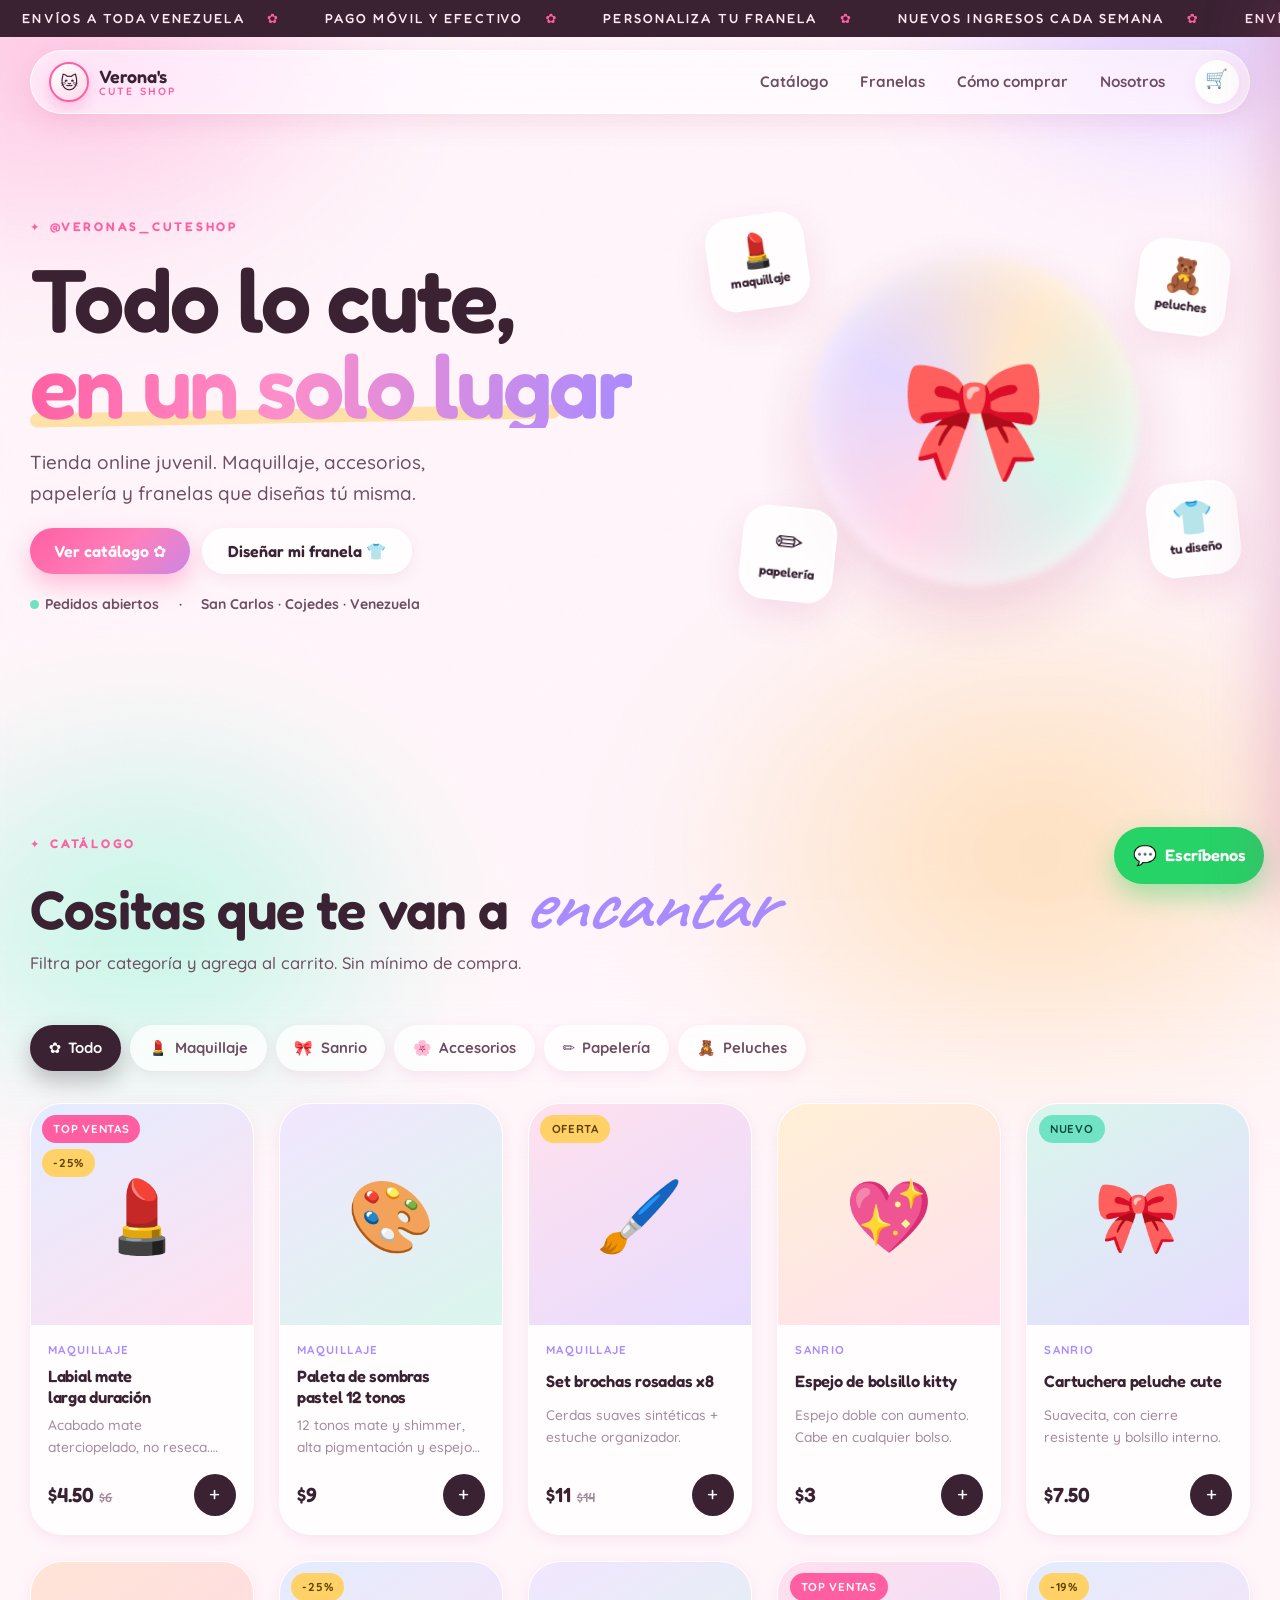
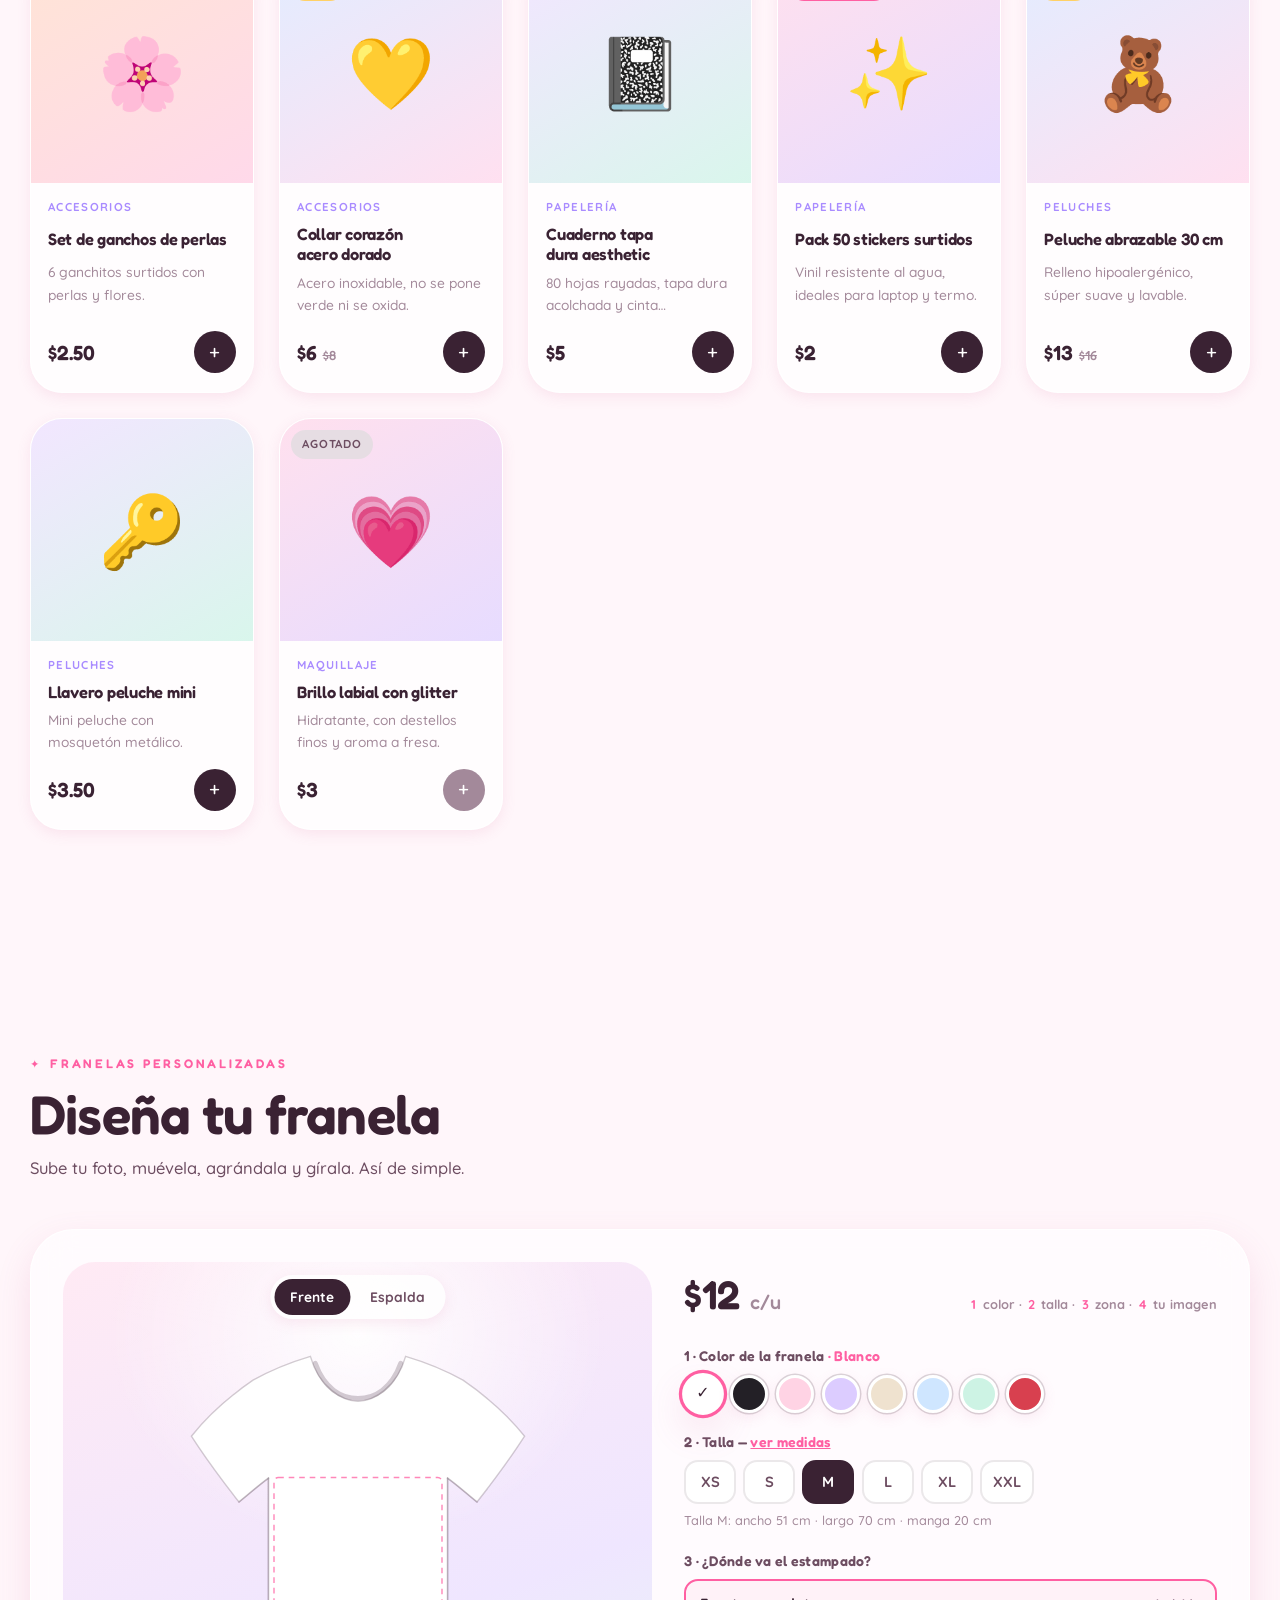
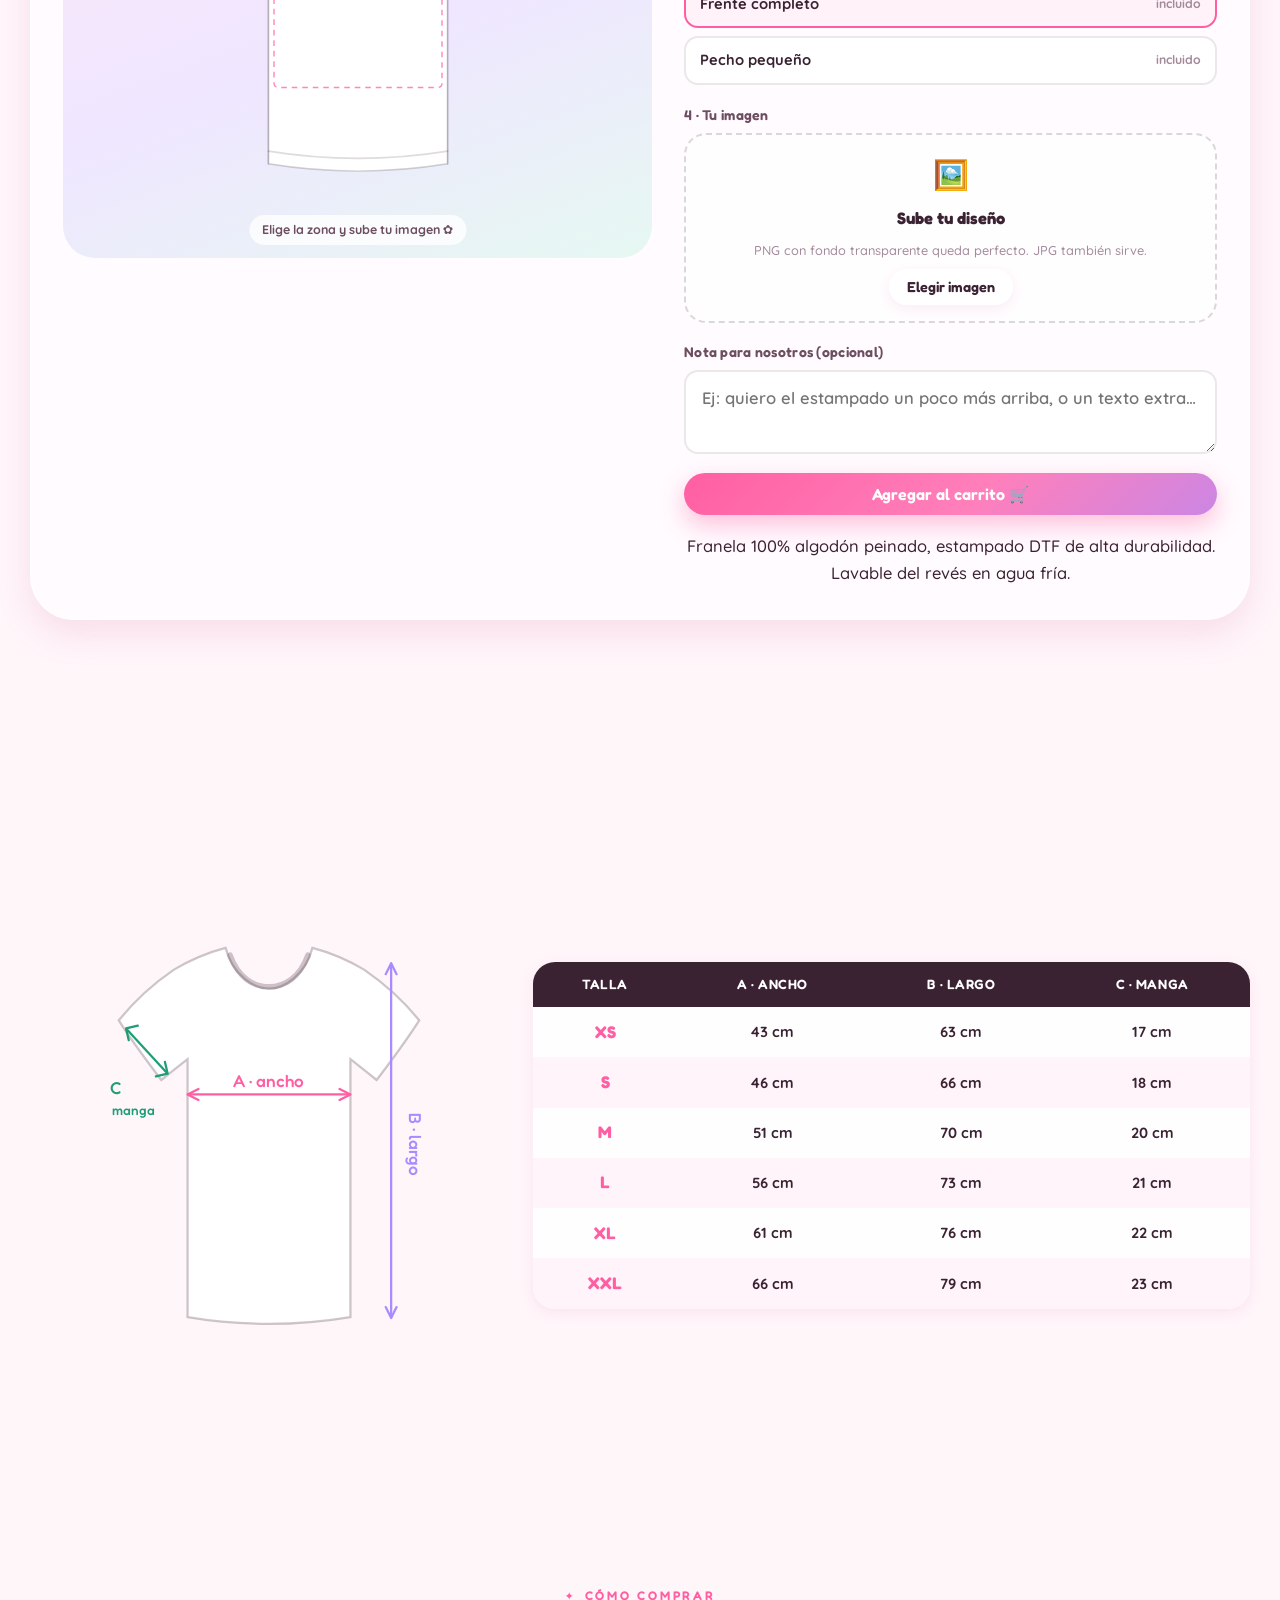
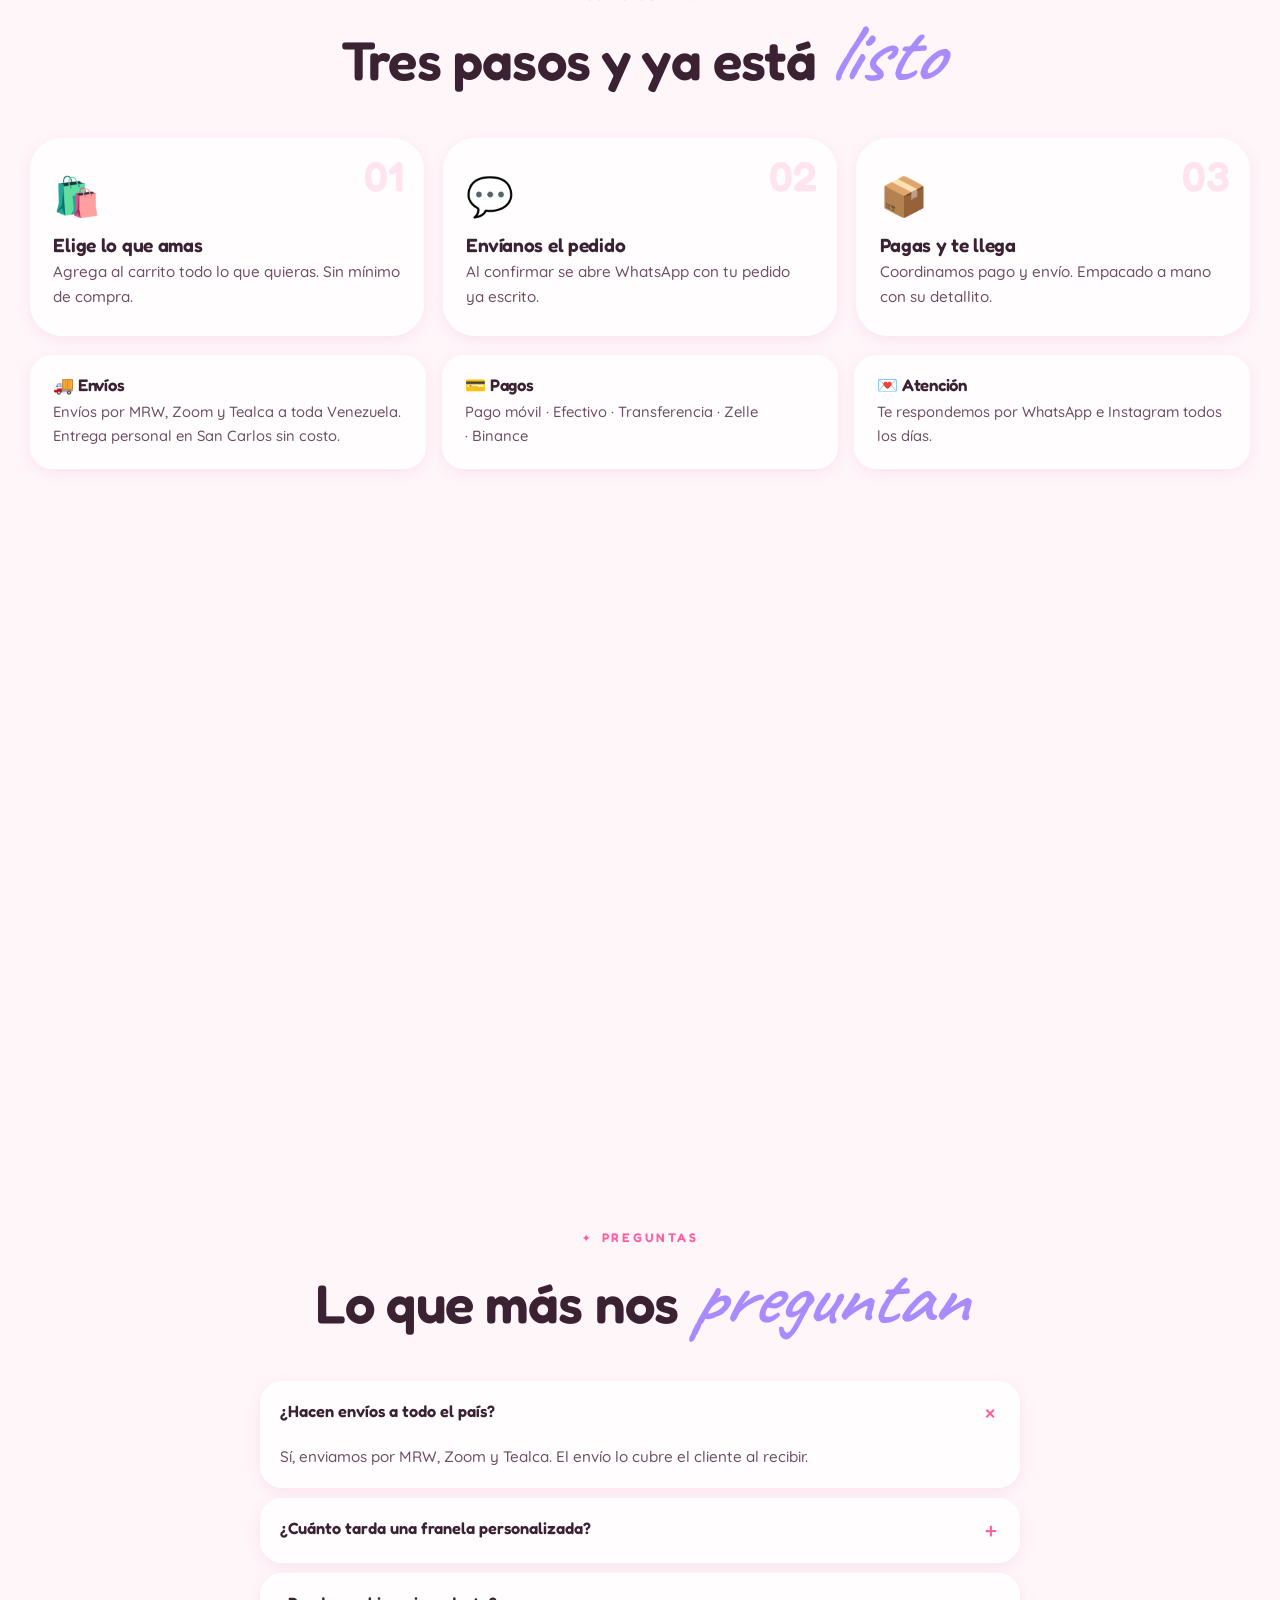
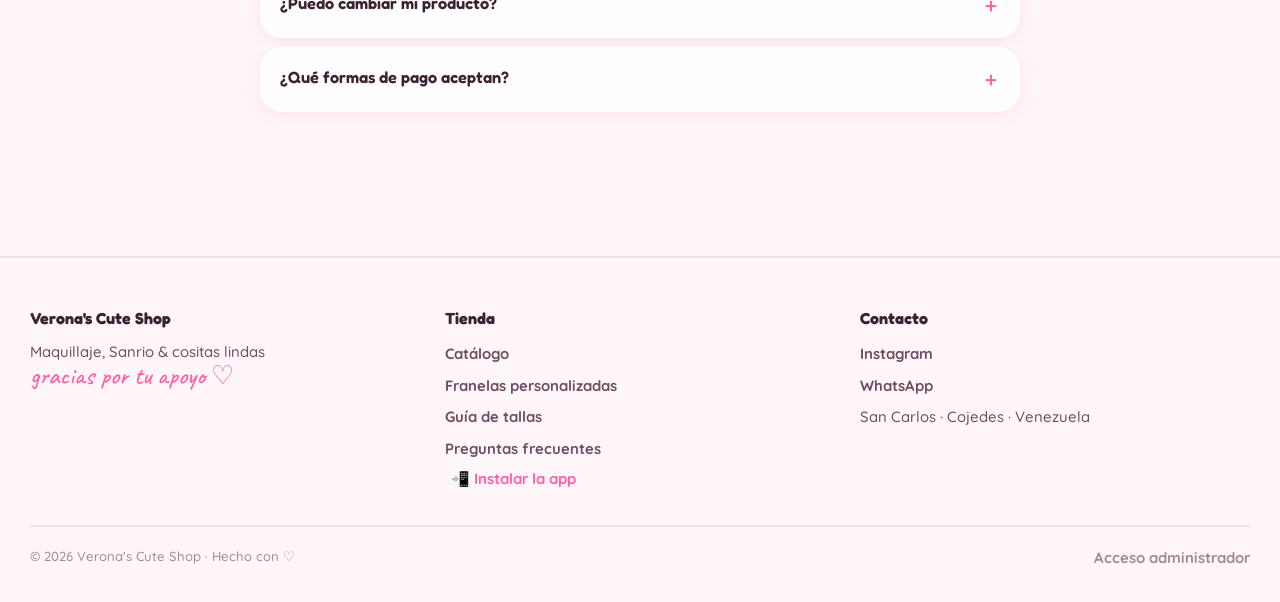
==== index.html @ aa09d0f5 "Tienda online Verona's Cute Shop Web estática con catálogo editable, personalizador de franelas, pan" ====
<!DOCTYPE html>
<html lang="es" class="no-js">
<head>
<meta charset="UTF-8" />
<meta name="viewport" content="width=device-width, initial-scale=1, viewport-fit=cover" />
<title>Verona's Cute Shop · Maquillaje, Sanrio y franelas personalizadas</title>
<meta name="description" content="Tienda online juvenil desde San Carlos, Cojedes. Maquillaje, accesorios, papelería, peluches y franelas que diseñas tú misma. Envíos a toda Venezuela." />
<meta name="theme-color" content="#ff5fa2" />
<link rel="icon" href="assets/favicon.svg" type="image/svg+xml" />

<!-- instalable como app -->
<link rel="manifest" href="manifest.webmanifest" />
<link rel="apple-touch-icon" href="assets/apple-touch-icon.png" />
<meta name="apple-mobile-web-app-capable" content="yes" />
<meta name="mobile-web-app-capable" content="yes" />
<meta name="apple-mobile-web-app-status-bar-style" content="default" />
<meta name="apple-mobile-web-app-title" content="Verona's" />
<meta name="application-name" content="Verona's Cute Shop" />

<meta property="og:type" content="website" />
<meta property="og:title" content="Verona's Cute Shop" />
<meta property="og:description" content="Maquillaje, Sanrio, accesorios y franelas personalizadas. Envíos a toda Venezuela." />

<link rel="preconnect" href="https://fonts.googleapis.com" />
<link rel="preconnect" href="https://fonts.gstatic.com" crossorigin />
<link rel="stylesheet" href="https://fonts.googleapis.com/css2?family=Fredoka:wght@400;500;600&family=Quicksand:wght@500;600;700&family=Caveat:wght@600;700&display=swap" />
<link rel="stylesheet" href="styles.css?v=20260808" />
<script>document.documentElement.classList.remove('no-js');</script>
</head>

<body data-install-banner="Verona's Cute Shop" data-install-icon="assets/icon-192.png">
<div class="mesh" aria-hidden="true"></div>
<div class="grain" aria-hidden="true"></div>
<a class="skip-link" href="#main">Saltar al contenido</a>

<!-- ══════════════════════════════════════════ barra de anuncios -->
<div class="ticker" aria-hidden="true">
  <div class="ticker-track" data-ticker>
    <span>envíos a toda venezuela</span><span>pago móvil y efectivo</span><span>personaliza tu franela</span><span>nuevos ingresos cada semana</span>
    <span>envíos a toda venezuela</span><span>pago móvil y efectivo</span><span>personaliza tu franela</span><span>nuevos ingresos cada semana</span>
  </div>
</div>

<!-- ══════════════════════════════════════════ navegación -->
<header class="nav" data-nav>
  <div class="container">
    <div class="nav-inner">
      <a href="#inicio" class="logo">
        <span class="logo-mark" aria-hidden="true">🐱</span>
        <span class="logo-text">
          <b data-brand-name>Verona's</b>
          <small data-brand-name2>Cute Shop</small>
        </span>
      </a>

      <nav class="nav-links" aria-label="Principal">
        <a href="#catalogo">Catálogo</a>
        <a href="#franelas">Franelas</a>
        <a href="#comprar">Cómo comprar</a>
        <a href="#nosotros">Nosotros</a>
      </nav>

      <div class="nav-actions">
        <button class="icon-btn" type="button" data-install hidden aria-label="Instalar la app">📲</button>
        <button class="icon-btn nav-toggle" type="button" data-nav-toggle aria-expanded="false" aria-label="Abrir menú">☰</button>
        <button class="icon-btn" type="button" data-cart-open aria-label="Abrir carrito">
          🛒<span class="cart-count" data-cart-count>0</span>
        </button>
      </div>
    </div>

    <div class="nav-drawer" data-nav-drawer>
      <a href="#catalogo">Catálogo</a>
      <a href="#franelas">Franelas</a>
      <a href="#comprar">Cómo comprar</a>
      <a href="#nosotros">Nosotros</a>
      <a href="#faq">Preguntas</a>
    </div>
  </div>
</header>

<main id="main">

<!-- ══════════════════════════════════════════ hero -->
<section class="hero" id="inicio">
  <div class="container hero-grid">
    <div class="hero-copy">
      <span class="kicker" data-brand-handle>@veronas_cuteshop</span>
      <h1>
        <span data-hero-title>Todo lo cute,</span>
        <em data-hero-title-em>en un solo lugar</em>
      </h1>
      <p class="hero-sub" data-hero-sub>
        Tienda online juvenil. Maquillaje, accesorios, papelería y franelas que diseñas tú misma.
      </p>
      <div class="hero-cta">
        <a class="btn btn-primary" href="#catalogo" data-magnetic>Ver catálogo ✿</a>
        <a class="btn btn-ghost" href="#franelas">Diseñar mi franela 👕</a>
      </div>
      <div class="hero-meta">
        <span><i class="dot-live" aria-hidden="true"></i> Pedidos abiertos</span>
        <span aria-hidden="true">·</span>
        <span data-brand-location>San Carlos · Cojedes · Venezuela</span>
      </div>
    </div>

    <div class="hero-art" aria-hidden="true">
      <div class="hero-orb"></div>
      <span class="hero-orb-face">🎀</span>
      <div class="sticker s1"><i>💄</i>maquillaje</div>
      <div class="sticker s2"><i>🧸</i>peluches</div>
      <div class="sticker s3"><i>✏️</i>papelería</div>
      <div class="sticker s4"><i>👕</i>tu diseño</div>
    </div>
  </div>
</section>

<!-- ══════════════════════════════════════════ catálogo -->
<section class="section" id="catalogo">
  <div class="container">
    <div class="sec-head reveal">
      <span class="kicker">Catálogo</span>
      <h2>Cositas que te van a <em class="hand">encantar</em></h2>
      <p>Filtra por categoría y agrega al carrito. Sin mínimo de compra.</p>
    </div>

    <div class="filters" data-filters role="group" aria-label="Filtrar por categoría"></div>
    <p class="scroll-hint" aria-hidden="true">desliza para ver más ✿</p>

    <div class="grid-products" data-products>
      <noscript>
        <p style="grid-column:1/-1">Activa JavaScript para ver el catálogo completo, o escríbenos por Instagram
          <a href="https://instagram.com/veronas_cuteshop">@veronas_cuteshop</a>.</p>
      </noscript>
    </div>
  </div>
</section>

<!-- ══════════════════════════════════════════ franelas -->
<section class="section" id="franelas">
  <div class="container">
    <div class="sec-head reveal">
      <span class="kicker">Franelas personalizadas</span>
      <h2 data-tee-title>Diseña tu franela</h2>
      <p data-tee-subtitle>Sube tu foto, muévela, agrándala y gírala. Así de simple.</p>
    </div>

    <div class="tee-wrap glass reveal">
      <!-- ---------- escenario visual ---------- -->
      <div class="tee-stage" data-tee-stage>
        <div class="tee-side-toggle" data-tee-sides>
          <button type="button" data-side="front" class="is-active">Frente</button>
          <button type="button" data-side="back">Espalda</button>
        </div>
        <svg class="tee-svg" viewBox="0 0 600 700" data-tee-svg role="img" aria-label="Vista previa de la franela personalizada"></svg>
        <p class="tee-hint" data-tee-hint>Arrastra tu imagen para moverla ✿</p>
        <div class="tee-drop">Suelta tu imagen aquí 🖼️</div>
      </div>

      <!-- ---------- panel de opciones ---------- -->
      <div class="tee-panel">
        <div class="tee-price-row">
          <span class="tee-price" data-tee-price>$12</span>
          <span class="tee-steps"><b>1</b> color · <b>2</b> talla · <b>3</b> zona · <b>4</b> tu imagen</span>
        </div>

        <div class="field">
          <label>1 · Color de la franela <span data-tee-color-name style="color:var(--accent)"></span></label>
          <div class="swatches" data-tee-colors></div>
        </div>

        <div class="field">
          <label>2 · Talla — <a href="#medidas" style="color:var(--accent);text-decoration:underline">ver medidas</a></label>
          <div class="sizes" data-tee-sizes></div>
          <span class="hint" data-tee-size-info></span>
        </div>

        <div class="field">
          <label>3 · ¿Dónde va el estampado?</label>
          <div class="zone-list" data-tee-zones></div>
        </div>

        <div class="field">
          <label>4 · Tu imagen</label>
          <div class="upload-box" data-tee-upload>
            <span style="font-size:1.8rem">🖼️</span>
            <b style="font-family:var(--display)">Sube tu diseño</b>
            <span class="hint">PNG con fondo transparente queda perfecto. JPG también sirve.</span>
            <label class="btn btn-ghost btn-sm" style="justify-self:center">
              Elegir imagen
              <input type="file" accept="image/*" data-tee-file hidden />
            </label>
          </div>
        </div>

        <div class="field" data-tee-controls hidden>
          <div class="slider-row">
            <span class="lbl"><span>Tamaño</span><span data-tee-scale-val>100%</span></span>
            <input type="range" min="20" max="300" value="100" data-tee-scale aria-label="Tamaño de la imagen" />
          </div>
          <div class="slider-row">
            <span class="lbl"><span>Rotación</span><span data-tee-rot-val>0°</span></span>
            <input type="range" min="-180" max="180" value="0" data-tee-rot aria-label="Rotación de la imagen" />
          </div>
          <div class="mini-actions">
            <button class="mini-btn" type="button" data-tee-center>Centrar</button>
            <button class="mini-btn" type="button" data-tee-reset>Reiniciar</button>
            <button class="mini-btn" type="button" data-tee-remove>Quitar imagen</button>
          </div>
        </div>

        <div class="field">
          <label>Nota para nosotros (opcional)</label>
          <textarea data-tee-note rows="2" placeholder="Ej: quiero el estampado un poco más arriba, o un texto extra…"></textarea>
        </div>

        <button class="btn btn-primary btn-block" type="button" data-tee-add>Agregar al carrito 🛒</button>
        <p class="hint" data-tee-desc style="text-align:center"></p>
      </div>
    </div>

    <!-- ---------- tabla de medidas ---------- -->
    <div class="sec-head reveal" id="medidas" style="margin-top:clamp(2.5rem,6vw,4.5rem)">
      <span class="kicker">Guía de tallas</span>
      <h2>¿Cuál es <em class="hand">mi talla</em>?</h2>
      <p data-tee-guide-note>Medidas en centímetros tomadas sobre la prenda extendida.</p>
    </div>

    <div class="size-guide reveal">
      <svg class="ruler-svg" viewBox="0 0 420 500" role="img" aria-label="Diagrama con las medidas de la franela">
        <path d="M162 43 C143 48 122 57 105 67 C83 82 61 102 44 123 C59 147 76 169 91 189 C101 181 111 173 120 166 C120 261 120 356 120 451 C180 461 240 461 300 451 C300 356 300 261 300 166 C309 173 319 181 329 189 C344 169 361 147 376 123 C359 102 337 82 315 67 C298 57 277 48 258 43 C250 74 226 88 210 88 C194 88 170 74 162 43 Z"
              fill="#ffffff" stroke="#3a2233" stroke-opacity=".25" stroke-width="2.5"/>
        <path d="M167 51 C176 76 193 86 210 86 C227 86 244 76 253 51" fill="none" stroke="#3a2233" stroke-opacity=".25" stroke-width="6" stroke-linecap="round"/>
        <!-- A: ancho -->
        <g stroke="#ff5fa2" stroke-width="2.5" fill="none">
          <line x1="120" y1="205" x2="300" y2="205"/>
          <path d="M120 205 l12 -6 M120 205 l12 6 M300 205 l-12 -6 M300 205 l-12 6" stroke-linecap="round"/>
        </g>
        <text x="210" y="197" text-anchor="middle" font-family="Fredoka, sans-serif" font-size="19" fill="#ff5fa2">A · ancho</text>
        <!-- B: largo -->
        <g stroke="#a98bff" stroke-width="2.5" fill="none">
          <line x1="345" y1="60" x2="345" y2="452"/>
          <path d="M345 60 l-6 12 M345 60 l6 12 M345 452 l-6 -12 M345 452 l6 -12" stroke-linecap="round"/>
        </g>
        <text x="365" y="260" text-anchor="middle" font-family="Fredoka, sans-serif" font-size="19" fill="#a98bff" transform="rotate(90 365 260)">B · largo</text>
        <!-- C: manga -->
        <g stroke="#1f9d76" stroke-width="2.5" fill="none">
          <line x1="52" y1="132" x2="98" y2="182"/>
          <path d="M52 132 l3 13 M52 132 l13 -3 M98 182 l-3 -13 M98 182 l-13 3" stroke-linecap="round"/>
        </g>
        <text x="40" y="205" text-anchor="middle" font-family="Fredoka, sans-serif" font-size="19" fill="#1f9d76">C</text>
        <text x="60" y="228" text-anchor="middle" font-family="Fredoka, sans-serif" font-size="15" fill="#1f9d76">manga</text>
      </svg>

      <div class="table-wrap">
        <table class="sizes-table">
          <thead>
            <tr><th>Talla</th><th>A · Ancho</th><th>B · Largo</th><th>C · Manga</th></tr>
          </thead>
          <tbody data-sizes-table></tbody>
        </table>
      </div>
    </div>
  </div>
</section>

<!-- ══════════════════════════════════════════ cómo comprar -->
<section class="section" id="comprar">
  <div class="container">
    <div class="sec-head center reveal">
      <span class="kicker">Cómo comprar</span>
      <h2>Tres pasos y ya está <em class="hand">listo</em></h2>
    </div>

    <div class="steps-grid" data-steps>
      <article class="step reveal"><span class="step-n">01</span><i>🛍️</i><h3>Elige lo que amas</h3><p>Agrega al carrito todo lo que quieras. Sin mínimo de compra.</p></article>
      <article class="step reveal"><span class="step-n">02</span><i>💬</i><h3>Envíanos el pedido</h3><p>Al confirmar se abre WhatsApp con tu pedido ya escrito.</p></article>
      <article class="step reveal"><span class="step-n">03</span><i>📦</i><h3>Pagas y te llega</h3><p>Coordinamos pago y envío. Empacado a mano con su detallito.</p></article>
    </div>

    <div class="info-grid reveal" style="margin-top:1.2rem">
      <div class="info-card"><h4>🚚 Envíos</h4><p data-info-shipping>Envíos por MRW, Zoom y Tealca a toda Venezuela.</p></div>
      <div class="info-card"><h4>💳 Pagos</h4><p data-info-payments>Pago móvil · Efectivo · Transferencia · Zelle · Binance</p></div>
      <div class="info-card"><h4>💌 Atención</h4><p>Te respondemos por WhatsApp e Instagram todos los días.</p></div>
    </div>
  </div>
</section>

<!-- ══════════════════════════════════════════ nosotros -->
<section class="section" id="nosotros">
  <div class="container">
    <div class="about-card glass reveal">
      <span class="kicker">Nuestra historia</span>
      <h2 data-about-title>Hecho con cariño desde San Carlos</h2>
      <p data-about-text>
        Empezamos en Instagram con una caja de accesorios y muchas ganas. Hoy somos una familia emprendedora
        que empaca cada pedido a mano, con su stickercito y su nota. Gracias por confiar en nosotros ♡
      </p>
      <p class="hand" style="font-size:2rem">— Verona ♡</p>
    </div>
  </div>
</section>

<!-- ══════════════════════════════════════════ preguntas -->
<section class="section" id="faq">
  <div class="container">
    <div class="sec-head center reveal">
      <span class="kicker">Preguntas</span>
      <h2>Lo que más nos <em class="hand">preguntan</em></h2>
    </div>
    <div class="faq" data-faqs>
      <details open><summary>¿Hacen envíos a todo el país?</summary><p>Sí, enviamos por MRW, Zoom y Tealca. El envío lo cubre el cliente al recibir.</p></details>
      <details><summary>¿Cuánto tarda una franela personalizada?</summary><p>Entre 3 y 5 días hábiles desde que confirmas el diseño y el pago.</p></details>
    </div>
  </div>
</section>

</main>

<!-- ══════════════════════════════════════════ pie -->
<footer class="footer" id="contacto">
  <div class="container">
    <div class="footer-grid">
      <div>
        <h5 data-brand-full>Verona's Cute Shop</h5>
        <p style="color:var(--ink-soft);font-size:.93rem" data-brand-tagline>Maquillaje, Sanrio & cositas lindas</p>
        <p class="hand" style="font-size:1.6rem;color:var(--accent)">gracias por tu apoyo ♡</p>
      </div>
      <div>
        <h5>Tienda</h5>
        <ul style="display:grid;gap:.3rem">
          <li><a href="#catalogo">Catálogo</a></li>
          <li><a href="#franelas">Franelas personalizadas</a></li>
          <li><a href="#medidas">Guía de tallas</a></li>
          <li><a href="#faq">Preguntas frecuentes</a></li>
          <li><button class="install-line" type="button" data-install data-install-always style="color:var(--accent);font-weight:700;font-size:.93rem">📲 Instalar la app</button></li>
        </ul>
      </div>
      <div>
        <h5>Contacto</h5>
        <ul style="display:grid;gap:.3rem">
          <li><a data-link-instagram href="https://instagram.com/veronas_cuteshop" target="_blank" rel="noopener">Instagram</a></li>
          <li><a data-link-whatsapp href="#">WhatsApp</a></li>
          <li><span style="color:var(--ink-soft);font-size:.93rem" data-brand-location>San Carlos · Cojedes</span></li>
        </ul>
      </div>
    </div>
    <div class="footer-bottom">
      <span>© <span data-year>2026</span> <span data-brand-full>Verona's Cute Shop</span> · Hecho con ♡</span>
      <a class="admin-link" href="admin.html">Acceso administrador</a>
    </div>
  </div>
</footer>

<a class="wa-float" data-link-whatsapp href="#" target="_blank" rel="noopener" aria-label="Escríbenos por WhatsApp">
  <span style="font-size:1.2rem">💬</span><span>Escríbenos</span>
</a>

<!-- ══════════════════════════════════════════ carrito -->
<div class="overlay" data-overlay></div>

<aside class="drawer" data-cart-drawer aria-label="Carrito de compras" aria-hidden="true">
  <div class="drawer-head">
    <h3>Tu carrito 🛒</h3>
    <button class="icon-btn" type="button" data-cart-close aria-label="Cerrar carrito">✕</button>
  </div>
  <div class="drawer-body" data-cart-items></div>
  <div class="drawer-foot">
    <div class="drawer-total"><span>Total</span><span data-cart-total>$0</span></div>
    <button class="btn btn-primary btn-block" type="button" data-checkout-open>Hacer pedido ✿</button>
    <p class="hint" style="text-align:center;color:var(--ink-mute);font-size:.8rem">
      El pedido se envía por WhatsApp. No pagas nada aquí.
    </p>
  </div>
</aside>

<!-- ══════════════════════════════════════════ modal producto -->
<div class="modal" data-product-modal role="dialog" aria-modal="true" aria-label="Detalle del producto">
  <div class="modal-card" data-product-modal-card></div>
</div>

<!-- ══════════════════════════════════════════ modal checkout -->
<div class="modal" data-checkout-modal role="dialog" aria-modal="true" aria-label="Confirmar pedido">
  <div class="modal-card">
    <div class="modal-head">
      <div>
        <span class="kicker">Último paso</span>
        <h3>Confirmar pedido</h3>
      </div>
      <button class="icon-btn" type="button" data-checkout-close aria-label="Cerrar">✕</button>
    </div>

    <form class="form-grid" data-checkout-form novalidate>
      <div class="form-2">
        <div class="field">
          <label for="ck-name">Tu nombre *</label>
          <input id="ck-name" name="name" required placeholder="María Pérez" autocomplete="name" />
        </div>
        <div class="field">
          <label for="ck-phone">Teléfono / WhatsApp *</label>
          <input id="ck-phone" name="phone" required placeholder="0412 000 0000" inputmode="tel" autocomplete="tel" />
        </div>
      </div>
      <div class="form-2">
        <div class="field">
          <label for="ck-city">Ciudad *</label>
          <input id="ck-city" name="city" required placeholder="San Carlos" autocomplete="address-level2" />
        </div>
        <div class="field">
          <label for="ck-delivery">Entrega</label>
          <select id="ck-delivery" name="delivery">
            <option>Entrega personal en San Carlos</option>
            <option>Envío por MRW</option>
            <option>Envío por Zoom</option>
            <option>Envío por Tealca</option>
          </select>
        </div>
      </div>
      <div class="field">
        <label for="ck-pay">Forma de pago</label>
        <select id="ck-pay" name="pay">
          <option>Pago móvil</option>
          <option>Efectivo</option>
          <option>Transferencia</option>
          <option>Zelle</option>
          <option>Binance</option>
        </select>
      </div>
      <div class="field">
        <label for="ck-note">Nota (opcional)</label>
        <textarea id="ck-note" name="note" rows="2" placeholder="Punto de referencia, detalle del pedido…"></textarea>
      </div>

      <div class="drawer-total" style="border-top:2px solid var(--line);padding-top:.8rem">
        <span>Total</span><span data-checkout-total>$0</span>
      </div>

      <button class="btn btn-primary btn-block" type="submit">Enviar pedido por WhatsApp 💬</button>
      <p class="hint" style="text-align:center;color:var(--ink-mute)">
        Se abrirá WhatsApp con tu pedido escrito. Si diseñaste una franela, te descargamos la imagen
        para que la adjuntes en el chat.
      </p>
    </form>
  </div>
</div>

<div class="toast-wrap" data-toasts aria-live="polite"></div>

<!-- ══════════════════════════════════════════ scripts -->
<script defer src="lib/gsap.min.js"></script>
<script defer src="lib/ScrollTrigger.min.js"></script>
<script defer src="lib/manifest.js?v=20260808"></script>
<script defer src="lib/store.js?v=20260808"></script>
<script defer src="lib/tee.js?v=20260808"></script>
<script defer src="lib/pwa.js?v=20260808"></script>
<script defer src="main.js?v=20260808"></script>
</body>
</html>
---- styles.css ----
/* =============================================================================
   Verona's Cute Shop — styles.css
   1. Tokens · 2. Reset · 3. Utilidades · 4. Tipografía · 5. Componentes
   6. Secciones · 7. Franelas · 8. Carrito y modales · 9. Efectos · 10. Responsive
   ============================================================================= */

/* =============================================================
   1. Tokens
   ============================================================= */
:root {
  --accent:      #ff5fa2;
  --accent-2:    #a98bff;
  --accent-3:    #ffd166;
  --mint:        #6fe3c4;
  --peach:       #ffb59b;

  --bg:          #fff6fa;
  --bg-2:        #ffeef6;
  --paper:       #ffffff;
  --ink:         #3a2233;
  --ink-soft:    #6d4d61;
  --ink-mute:    #a3899a;
  --line:        rgba(58, 34, 51, 0.10);
  --line-strong: rgba(58, 34, 51, 0.18);

  --glass:       rgba(255, 255, 255, 0.62);
  --glass-2:     rgba(255, 255, 255, 0.38);

  --shadow-sm:   0 4px 14px rgba(214, 96, 152, 0.12);
  --shadow:      0 14px 34px rgba(214, 96, 152, 0.16);
  --shadow-lg:   0 26px 60px rgba(190, 76, 132, 0.22);

  --r-sm: 14px;
  --r:    22px;
  --r-lg: 32px;
  --r-xl: 44px;

  --display: "Fredoka", "Trebuchet MS", system-ui, sans-serif;
  --sans:    "Quicksand", system-ui, -apple-system, "Segoe UI", sans-serif;
  --hand:    "Caveat", "Comic Sans MS", cursive;

  --ease-out:    cubic-bezier(0.16, 1, 0.3, 1);
  --ease-bounce: cubic-bezier(0.34, 1.56, 0.64, 1);

  --nav-h: 74px;
  --maxw: 1220px;
}

/* =============================================================
   2. Reset & base
   ============================================================= */
*, *::before, *::after { box-sizing: border-box; margin: 0; }
[hidden] { display: none !important; }
html {
  -webkit-text-size-adjust: 100%;
  tab-size: 2;
  overflow-x: clip;
  scroll-behavior: smooth;
  scroll-padding-top: 96px;
}
body {
  font-family: var(--sans);
  font-size: 16.5px;
  font-weight: 500;
  line-height: 1.62;
  color: var(--ink);
  background: var(--bg);
  overflow-x: clip;
  -webkit-font-smoothing: antialiased;
  text-rendering: optimizeLegibility;
  min-height: 100svh;
}
img, svg, video, canvas { display: block; max-width: 100%; }
img { height: auto; }
button { font: inherit; color: inherit; cursor: pointer; border: 0; background: none; }
input, select, textarea { font: inherit; color: inherit; }
a { color: inherit; text-decoration: none; }
p { text-wrap: pretty; }
h1, h2, h3, h4 { font-family: var(--display); font-weight: 600; line-height: 1.06; text-wrap: balance; letter-spacing: -0.015em; }
ul { list-style: none; padding: 0; }
::selection { background: var(--accent); color: #fff; }

:focus-visible { outline: 3px solid var(--accent-2); outline-offset: 3px; border-radius: 8px; }

::-webkit-scrollbar { width: 12px; height: 12px; }
::-webkit-scrollbar-track { background: var(--bg-2); }
::-webkit-scrollbar-thumb { background: #ffbfd9; border-radius: 99px; border: 3px solid var(--bg-2); }
::-webkit-scrollbar-thumb:hover { background: var(--accent); }

.skip-link {
  position: fixed; top: -100px; left: 1rem; z-index: 9999;
  padding: .7rem 1.1rem; background: var(--ink); color: #fff;
  border-radius: 12px; font-weight: 700;
}
.skip-link:focus { top: 1rem; }

/* =============================================================
   3. Utilidades
   ============================================================= */
.container { width: min(100% - 2.2rem, var(--maxw)); margin-inline: auto; }
.sr-only {
  position: absolute; width: 1px; height: 1px; padding: 0; overflow: hidden;
  clip: rect(0 0 0 0); white-space: nowrap; border: 0;
}
.section { padding-block: clamp(3.6rem, 9vw, 7rem); position: relative; }
.kicker {
  font-family: var(--display); font-size: .78rem; font-weight: 600;
  letter-spacing: .22em; text-transform: uppercase; color: var(--accent);
  display: inline-flex; align-items: center; gap: .5rem;
}
.kicker::before { content: "✦"; font-size: .9em; }
.sec-head { display: grid; gap: .7rem; margin-bottom: clamp(1.8rem, 4vw, 3rem); }
.sec-head h2 { font-size: clamp(2rem, 5.4vw, 3.4rem); }
.sec-head p { color: var(--ink-soft); max-width: 56ch; }
.hand { font-family: var(--hand); font-size: 1.5em; line-height: .9; color: var(--accent-2); }
.center { text-align: center; justify-items: center; }
.center p { margin-inline: auto; }

/* =============================================================
   4. Fondo de malla animado
   ============================================================= */
.mesh {
  position: fixed; inset: -20vh -10vw; z-index: -2; pointer-events: none;
  background:
    radial-gradient(38% 34% at 12% 18%, #ffc7e0 0%, transparent 62%),
    radial-gradient(34% 32% at 86% 12%, #d8c9ff 0%, transparent 60%),
    radial-gradient(42% 38% at 76% 82%, #ffe0c2 0%, transparent 62%),
    radial-gradient(36% 34% at 18% 88%, #c7f4e6 0%, transparent 60%),
    var(--bg);
  filter: blur(56px) saturate(126%);
  animation: meshDrift 34s ease-in-out infinite alternate;
  will-change: transform;
}
@keyframes meshDrift {
  0%   { transform: scale(1) rotate(0deg) translate3d(0, 0, 0); }
  50%  { transform: scale(1.12) rotate(4deg) translate3d(1.5%, -1.5%, 0); }
  100% { transform: scale(1.05) rotate(-3deg) translate3d(-1.5%, 1%, 0); }
}
.grain {
  position: fixed; inset: 0; z-index: -1; pointer-events: none; opacity: .35;
  background-image: url("data:image/svg+xml,%3Csvg xmlns='http://www.w3.org/2000/svg' width='140' height='140'%3E%3Cfilter id='n'%3E%3CfeTurbulence type='fractalNoise' baseFrequency='.85' numOctaves='3'/%3E%3C/filter%3E%3Crect width='100%25' height='100%25' filter='url(%23n)' opacity='.055'/%3E%3C/svg%3E");
}

/* =============================================================
   5. Componentes
   ============================================================= */
.glass {
  background: rgba(255, 255, 255, 0.82);
  border: 1.5px solid rgba(255, 255, 255, 0.85);
  border-radius: var(--r-lg);
  box-shadow: var(--shadow);
}
@supports (backdrop-filter: blur(18px)) {
  .glass {
    background: var(--glass);
    backdrop-filter: blur(20px) saturate(180%);
    -webkit-backdrop-filter: blur(20px) saturate(180%);
  }
}

.btn {
  display: inline-flex; align-items: center; justify-content: center; gap: .55rem;
  padding: .82rem 1.5rem; border-radius: 99px;
  font-family: var(--display); font-weight: 600; font-size: 1rem;
  line-height: 1; white-space: nowrap;
  transition: transform .34s var(--ease-bounce), box-shadow .34s var(--ease-out), background .25s;
  will-change: transform;
}
.btn:hover { transform: translateY(-3px) scale(1.03); }
.btn:active { transform: translateY(0) scale(.98); }
.btn-primary {
  background: linear-gradient(135deg, var(--accent) 0%, #ff7fbb 55%, var(--accent-2) 130%);
  color: #fff; box-shadow: 0 10px 24px rgba(255, 95, 162, .38);
}
.btn-primary:hover { box-shadow: 0 16px 34px rgba(255, 95, 162, .48); }
.btn-ghost {
  background: rgba(255, 255, 255, .78); color: var(--ink);
  border: 2px solid rgba(255, 255, 255, .95); box-shadow: var(--shadow-sm);
}
.btn-ghost:hover { background: #fff; }
.btn-line { background: none; border: 2px solid var(--line-strong); color: var(--ink); }
.btn-line:hover { border-color: var(--accent); color: var(--accent); }
.btn-sm { padding: .55rem 1rem; font-size: .9rem; }
.btn-block { width: 100%; }
.btn:disabled, .btn[disabled] { opacity: .45; cursor: not-allowed; transform: none !important; }

.chip {
  display: inline-flex; align-items: center; gap: .45rem;
  padding: .55rem 1.05rem; border-radius: 99px;
  background: rgba(255, 255, 255, .72); border: 2px solid transparent;
  font-weight: 700; font-size: .93rem; color: var(--ink-soft);
  box-shadow: var(--shadow-sm);
  transition: all .3s var(--ease-out);
}
.chip:hover { color: var(--ink); transform: translateY(-2px); }
.chip.is-active {
  background: var(--ink); color: #fff; border-color: var(--ink);
  box-shadow: 0 10px 22px rgba(58, 34, 51, .28);
}

.pill {
  display: inline-block; padding: .3rem .7rem; border-radius: 99px;
  font-size: .72rem; font-weight: 800; letter-spacing: .06em; text-transform: uppercase;
}
.pill-new  { background: var(--mint); color: #0d4a3c; }
.pill-off  { background: var(--accent-3); color: #5b4200; }
.pill-top  { background: var(--accent); color: #fff; }
.pill-out  { background: #e6dde3; color: #6d4d61; }

.field { display: grid; gap: .4rem; }
.field > label {
  font-family: var(--display); font-weight: 600; font-size: .88rem;
  color: var(--ink-soft); letter-spacing: .02em;
}
.field input, .field select, .field textarea {
  width: 100%; padding: .78rem 1rem;
  background: rgba(255, 255, 255, .9);
  border: 2px solid var(--line); border-radius: var(--r-sm);
  font-weight: 600; transition: border-color .25s, box-shadow .25s;
}
.field input:focus, .field select:focus, .field textarea:focus {
  outline: none; border-color: var(--accent);
  box-shadow: 0 0 0 4px rgba(255, 95, 162, .16);
}
.field textarea { resize: vertical; min-height: 84px; }
.field .hint { font-size: .8rem; color: var(--ink-mute); }

/* =============================================================
   6. Barra de anuncios + navegación
   ============================================================= */
.ticker {
  background: var(--ink); color: #ffe9f3; overflow: hidden;
  font-family: var(--display); font-size: .82rem; letter-spacing: .16em;
  text-transform: uppercase; padding-block: .5rem;
  position: relative; z-index: 60;
}
.ticker-track { display: flex; width: max-content; animation: tickerMove 34s linear infinite; }
.ticker-track span { padding-inline: 1.4rem; white-space: nowrap; }
.ticker-track span::after { content: "✿"; margin-left: 1.4rem; color: var(--accent); }
@keyframes tickerMove { to { transform: translateX(-50%); } }

.nav {
  position: sticky; top: 0; z-index: 55;
  padding: .8rem 0;
  transition: padding .3s var(--ease-out);
}
.nav-inner {
  display: flex; align-items: center; gap: 1rem;
  padding: .55rem .65rem .55rem 1.15rem;
  border-radius: 99px;
  background: rgba(255, 255, 255, .72);
  border: 1.5px solid rgba(255, 255, 255, .9);
  box-shadow: 0 8px 26px rgba(214, 96, 152, .16);
  transition: box-shadow .3s var(--ease-out), background .3s;
}
@supports (backdrop-filter: blur(18px)) {
  .nav-inner { background: rgba(255, 255, 255, .55); backdrop-filter: blur(18px) saturate(180%); -webkit-backdrop-filter: blur(18px) saturate(180%); }
}
.nav.is-stuck .nav-inner { box-shadow: 0 14px 40px rgba(214, 96, 152, .26); background: rgba(255, 255, 255, .82); }

.logo { display: flex; align-items: center; gap: .6rem; margin-right: auto; }
.logo-mark {
  width: 40px; height: 40px; flex: none; border-radius: 50%;
  background: linear-gradient(140deg, #fff, #ffd9e9);
  border: 2px solid var(--accent);
  display: grid; place-items: center; font-size: 1.1rem;
  box-shadow: 0 6px 14px rgba(255, 95, 162, .28);
}
.logo-text { display: grid; line-height: 1; }
.logo-text b { font-family: var(--display); font-size: 1.12rem; font-weight: 600; letter-spacing: -.01em; }
.logo-text small { font-size: .66rem; letter-spacing: .2em; text-transform: uppercase; color: var(--accent); font-weight: 700; }

.nav-links { display: none; align-items: center; gap: .3rem; }
.nav-links a {
  position: relative; padding: .5rem .85rem; border-radius: 99px;
  font-weight: 700; font-size: .95rem; color: var(--ink-soft);
  transition: color .25s;
}
.nav-links a::after {
  content: ""; position: absolute; left: 50%; bottom: .28rem;
  width: 0; height: 3px; border-radius: 9px; background: var(--accent);
  transform: translateX(-50%); transition: width .32s var(--ease-out);
}
.nav-links a:hover { color: var(--ink); }
.nav-links a:hover::after, .nav-links a.is-current::after { width: 46%; }

.nav-actions { display: flex; align-items: center; gap: .4rem; }
.icon-btn {
  width: 44px; height: 44px; border-radius: 50%; display: grid; place-items: center;
  background: #fff; box-shadow: var(--shadow-sm); font-size: 1.15rem;
  transition: transform .3s var(--ease-bounce), box-shadow .3s;
  position: relative;
}
.icon-btn:hover { transform: translateY(-3px) rotate(-6deg); box-shadow: var(--shadow); }
.cart-count {
  position: absolute; top: -3px; right: -3px; min-width: 21px; height: 21px; padding: 0 5px;
  border-radius: 99px; background: var(--accent); color: #fff;
  font-size: .72rem; font-weight: 800; display: grid; place-items: center;
  border: 2px solid #fff; transform: scale(0); transition: transform .3s var(--ease-bounce);
}
.cart-count.is-on { transform: scale(1); }

.nav-toggle { display: grid; }
.nav-drawer {
  display: none; margin-top: .6rem; padding: 1rem;
  border-radius: var(--r-lg); background: rgba(255, 255, 255, .93);
  box-shadow: var(--shadow); gap: .2rem;
}
.nav-drawer.is-open { display: grid; }
.nav-drawer a { padding: .75rem 1rem; border-radius: var(--r-sm); font-weight: 700; }
.nav-drawer a:hover { background: var(--bg-2); }

/* =============================================================
   7. Hero
   ============================================================= */
.hero { position: relative; padding-block: clamp(2.5rem, 7vw, 5rem) clamp(3rem, 8vw, 6rem); }
.hero-grid { display: grid; gap: clamp(2rem, 5vw, 3.5rem); align-items: center; }
.hero-copy { display: grid; gap: 1.2rem; justify-items: start; }
.hero h1 {
  font-size: clamp(2.7rem, 9.5vw, 5.6rem);
  line-height: .96; letter-spacing: -.03em; max-width: 13ch;
}
.hero h1 em {
  font-style: normal; display: block; position: relative;
  background: linear-gradient(100deg, var(--accent) 0%, #ff8ec8 40%, var(--accent-2) 100%);
  -webkit-background-clip: text; background-clip: text; color: transparent;
}
.hero h1 em::after {
  content: ""; position: absolute; left: 0; right: 12%; bottom: .06em; height: .16em;
  background: var(--accent-3); border-radius: 99px; z-index: -1; opacity: .55;
  transform: rotate(-1deg);
}
.hero-sub { font-size: clamp(1rem, 2.1vw, 1.18rem); color: var(--ink-soft); max-width: 44ch; }
.hero-cta { display: flex; flex-wrap: wrap; gap: .7rem; }
.hero-meta { display: flex; flex-wrap: wrap; gap: 1.2rem; font-size: .88rem; color: var(--ink-soft); font-weight: 700; }
.hero-meta span { display: inline-flex; align-items: center; gap: .4rem; }
.dot-live {
  width: 9px; height: 9px; border-radius: 50%; background: var(--mint);
  box-shadow: 0 0 0 0 rgba(111, 227, 196, .8); animation: pulseDot 2.4s infinite;
}
@keyframes pulseDot {
  70% { box-shadow: 0 0 0 11px rgba(111, 227, 196, 0); }
  100% { box-shadow: 0 0 0 0 rgba(111, 227, 196, 0); }
}

/* Collage de stickers del hero */
.hero-art { position: relative; min-height: 320px; display: grid; place-items: center; }
.sticker {
  position: absolute; display: grid; gap: .2rem; place-items: center;
  padding: 1rem 1.1rem; border-radius: 26px;
  background: rgba(255, 255, 255, .8);
  border: 2px solid #fff; box-shadow: var(--shadow);
  font-family: var(--display); font-weight: 600; font-size: .82rem;
  animation: float 7s ease-in-out infinite;
  will-change: transform;
}
.sticker i { font-style: normal; font-size: 2.1rem; line-height: 1; }
.sticker.s1 { top: 2%;  left: 2%;   rotate: -8deg;  animation-delay: 0s; }
.sticker.s2 { top: 8%;  right: 4%;  rotate: 7deg;   animation-delay: .8s; }
.sticker.s3 { bottom: 6%; left: 8%;  rotate: 6deg;  animation-delay: 1.6s; }
.sticker.s4 { bottom: 12%; right: 2%; rotate: -6deg; animation-delay: 2.4s; }
@keyframes float {
  0%, 100% { transform: translateY(0); }
  50%      { transform: translateY(-14px); }
}
.hero-orb {
  width: min(74%, 330px); aspect-ratio: 1; border-radius: 50%;
  background: conic-gradient(from 210deg, #ffd6e8, #e3d6ff, #ffe6c9, #d3f6ea, #ffd6e8);
  filter: blur(4px); opacity: .95;
  display: grid; place-items: center;
  box-shadow: inset 0 0 60px rgba(255, 255, 255, .8), var(--shadow-lg);
  animation: spinSlow 26s linear infinite;
}
@keyframes spinSlow { to { transform: rotate(360deg); } }
.hero-orb-face {
  position: absolute; font-size: clamp(4rem, 13vw, 7.4rem); filter: none;
  animation: float 6s ease-in-out infinite;
}

/* =============================================================
   8. Catálogo
   ============================================================= */
.filters { display: flex; flex-wrap: wrap; gap: .55rem; margin-bottom: 2rem; }
.scroll-hint { display: none; }

.grid-products {
  display: grid; gap: clamp(1rem, 2.4vw, 1.6rem);
  grid-template-columns: repeat(auto-fill, minmax(min(100%, 220px), 1fr));
}
.card {
  position: relative; display: flex; flex-direction: column;
  border-radius: var(--r-lg); overflow: hidden;
  background: rgba(255, 255, 255, .78);
  border: 1.5px solid rgba(255, 255, 255, .9);
  box-shadow: var(--shadow-sm);
  transition: transform .4s var(--ease-out), box-shadow .4s var(--ease-out);
  transform-style: preserve-3d;
}
.card:hover { box-shadow: var(--shadow-lg); }
.card-media {
  position: relative; aspect-ratio: 1; overflow: hidden;
  display: grid; place-items: center;
  background: linear-gradient(150deg, var(--c1, #ffe0ee), var(--c2, #e7dcff));
}
.card-media img { width: 100%; height: 100%; object-fit: cover; transition: transform .6s var(--ease-out), filter .4s; }
.card:hover .card-media img { transform: scale(1.08); filter: saturate(1.14); }
.card-emoji { font-size: clamp(3rem, 8vw, 4.4rem); transition: transform .5s var(--ease-bounce); }
.card:hover .card-emoji { transform: scale(1.14) rotate(-8deg); }
.card-badges { position: absolute; top: .7rem; left: .7rem; display: grid; gap: .35rem; justify-items: start; }
.card-fav {
  position: absolute; top: .6rem; right: .6rem; width: 36px; height: 36px;
  border-radius: 50%; background: rgba(255, 255, 255, .9); display: grid; place-items: center;
  font-size: .95rem; box-shadow: var(--shadow-sm); opacity: 0; transform: translateY(-6px);
  transition: all .3s var(--ease-out);
}
.card:hover .card-fav { opacity: 1; transform: none; }
.card-body { padding: .95rem 1.05rem 1.15rem; display: grid; gap: .45rem; flex: 1; }
.card-cat { font-size: .72rem; font-weight: 800; letter-spacing: .12em; text-transform: uppercase; color: var(--accent-2); }
.card h3 { font-size: 1.03rem; line-height: 1.22; }
.card-desc { font-size: .86rem; color: var(--ink-mute); display: -webkit-box; -webkit-line-clamp: 2; -webkit-box-orient: vertical; overflow: hidden; }
.card-foot { display: flex; align-items: center; justify-content: space-between; gap: .6rem; margin-top: auto; padding-top: .5rem; }
.price { font-family: var(--display); font-weight: 600; font-size: 1.28rem; color: var(--ink); }
.price s { font-size: .82rem; color: var(--ink-mute); font-weight: 500; margin-left: .35rem; }
.card-add {
  width: 42px; height: 42px; border-radius: 50%; flex: none;
  background: var(--ink); color: #fff; display: grid; place-items: center;
  font-size: 1.2rem; transition: transform .32s var(--ease-bounce), background .3s;
}
.card-add:hover { background: var(--accent); transform: rotate(90deg) scale(1.08); }
.card.is-out { opacity: .62; }
.card.is-out .card-add { background: var(--ink-mute); pointer-events: none; }

.empty-state {
  padding: 3rem 1rem; text-align: center; color: var(--ink-mute);
  border: 2.5px dashed var(--line-strong); border-radius: var(--r-lg);
}
.empty-state b { display: block; font-family: var(--display); font-size: 1.3rem; color: var(--ink); margin-bottom: .3rem; }

/* =============================================================
   9. Franelas — personalizador
   ============================================================= */
.tee-wrap {
  display: grid; gap: clamp(1.2rem, 3vw, 2rem);
  padding: clamp(1.1rem, 3vw, 2rem);
  border-radius: var(--r-xl);
}
.tee-stage {
  position: relative; border-radius: var(--r-lg); overflow: hidden;
  background:
    radial-gradient(60% 50% at 50% 12%, rgba(255, 255, 255, .95), transparent 70%),
    linear-gradient(160deg, #ffeaf4, #efe6ff 60%, #e6f8f2);
  display: grid; place-items: center; padding: 3.2rem 1rem 3.4rem;
  min-height: 340px;
}
.tee-svg { width: min(100%, 420px); height: auto; touch-action: none; }
.tee-svg [data-art-img] { cursor: grab; }
.tee-svg.is-dragging [data-art-img] { cursor: grabbing; }
.tee-side-toggle {
  position: absolute; top: .8rem; left: 50%; transform: translateX(-50%);
  display: flex; gap: .25rem; padding: .25rem;
  background: rgba(255, 255, 255, .82); border-radius: 99px; box-shadow: var(--shadow-sm);
}
.tee-side-toggle button {
  padding: .42rem 1rem; border-radius: 99px; font-weight: 700; font-size: .86rem;
  color: var(--ink-soft); transition: all .25s;
}
.tee-side-toggle button.is-active { background: var(--ink); color: #fff; }
.tee-hint {
  position: absolute; bottom: .8rem; left: 50%; transform: translateX(-50%);
  font-size: .78rem; font-weight: 700; color: var(--ink-soft);
  background: rgba(255, 255, 255, .8); padding: .3rem .8rem; border-radius: 99px;
  white-space: nowrap;
}
.tee-drop {
  position: absolute; inset: 0; display: grid; place-items: center;
  background: rgba(255, 255, 255, .82); border: 3px dashed var(--accent);
  border-radius: var(--r-lg); font-family: var(--display); font-weight: 600;
  color: var(--accent); opacity: 0; pointer-events: none; transition: opacity .2s;
}
.tee-stage.is-drop .tee-drop { opacity: 1; }

.tee-panel { display: grid; gap: 1.15rem; align-content: start; }
.tee-price-row { display: flex; align-items: baseline; justify-content: space-between; gap: 1rem; flex-wrap: wrap; }
.tee-price { font-family: var(--display); font-size: clamp(1.8rem, 5vw, 2.5rem); font-weight: 600; }
.tee-price small { font-size: .5em; color: var(--ink-mute); font-weight: 500; }

.swatches { display: flex; flex-wrap: wrap; gap: .5rem; }
.swatch {
  width: 38px; height: 38px; border-radius: 50%; position: relative;
  border: 3px solid #fff; box-shadow: 0 0 0 1.5px var(--line-strong), var(--shadow-sm);
  transition: transform .28s var(--ease-bounce), box-shadow .28s;
}
.swatch:hover { transform: translateY(-3px) scale(1.08); }
.swatch.is-active { box-shadow: 0 0 0 3px var(--accent), var(--shadow); transform: scale(1.1); }
.swatch.is-active::after { content: "✓"; position: absolute; inset: 0; display: grid; place-items: center; font-size: .9rem; font-weight: 800; color: var(--check, #3a2233); }

.sizes { display: flex; flex-wrap: wrap; gap: .45rem; }
.size-btn {
  min-width: 52px; padding: .5rem .7rem; border-radius: 14px;
  background: #fff; border: 2px solid var(--line); font-weight: 800; font-size: .92rem;
  color: var(--ink-soft); transition: all .25s var(--ease-out);
}
.size-btn:hover { border-color: var(--accent); color: var(--accent); }
.size-btn.is-active { background: var(--ink); border-color: var(--ink); color: #fff; }

.zone-list { display: grid; gap: .45rem; }
.zone-btn {
  display: flex; align-items: center; justify-content: space-between; gap: .6rem;
  padding: .68rem .9rem; border-radius: var(--r-sm); text-align: left;
  background: #fff; border: 2px solid var(--line); font-weight: 700; font-size: .92rem;
  transition: all .25s var(--ease-out);
}
.zone-btn:hover { border-color: var(--accent-2); }
.zone-btn.is-active { border-color: var(--accent); background: #fff2f8; }
.zone-btn small { color: var(--ink-mute); font-weight: 700; }

.upload-box {
  display: grid; gap: .5rem; padding: 1rem; text-align: center;
  border: 2.5px dashed var(--line-strong); border-radius: var(--r);
  background: rgba(255, 255, 255, .6);
}
.upload-box.has-img { border-style: solid; border-color: var(--mint); background: #f2fdf9; }
.upload-thumb { width: 62px; height: 62px; border-radius: 12px; object-fit: contain; background: #fff; margin-inline: auto; box-shadow: var(--shadow-sm); }

.slider-row { display: grid; gap: .3rem; }
.slider-row .lbl { display: flex; justify-content: space-between; font-size: .84rem; font-weight: 800; color: var(--ink-soft); }
input[type="range"] {
  -webkit-appearance: none; appearance: none; width: 100%; height: 8px;
  background: linear-gradient(90deg, var(--accent), var(--accent-2)); border-radius: 99px; outline: none;
}
input[type="range"]::-webkit-slider-thumb {
  -webkit-appearance: none; width: 24px; height: 24px; border-radius: 50%;
  background: #fff; border: 3px solid var(--accent); cursor: grab;
  box-shadow: var(--shadow-sm); transition: transform .2s;
}
input[type="range"]::-webkit-slider-thumb:active { transform: scale(1.15); cursor: grabbing; }
input[type="range"]::-moz-range-thumb {
  width: 22px; height: 22px; border-radius: 50%; background: #fff;
  border: 3px solid var(--accent); cursor: grab; box-shadow: var(--shadow-sm);
}
.mini-actions { display: flex; flex-wrap: wrap; gap: .4rem; }
.mini-btn {
  padding: .42rem .8rem; border-radius: 99px; background: #fff;
  border: 2px solid var(--line); font-weight: 700; font-size: .82rem;
  transition: all .25s;
}
.mini-btn:hover { border-color: var(--accent); color: var(--accent); }

.tee-steps { display: flex; flex-wrap: wrap; gap: .4rem; font-size: .8rem; font-weight: 700; color: var(--ink-mute); }
.tee-steps b { color: var(--accent); }

/* Tabla de medidas */
.size-guide { display: grid; gap: 1.6rem; }
.ruler-svg { width: min(100%, 380px); margin-inline: auto; }
.table-wrap { overflow-x: auto; border-radius: var(--r); box-shadow: var(--shadow-sm); }
table.sizes-table { width: 100%; border-collapse: collapse; background: rgba(255, 255, 255, .86); min-width: 420px; }
table.sizes-table th, table.sizes-table td { padding: .72rem .9rem; text-align: center; font-weight: 700; font-size: .92rem; }
table.sizes-table thead th {
  background: var(--ink); color: #fff; font-family: var(--display); font-weight: 600;
  letter-spacing: .04em; font-size: .84rem; text-transform: uppercase;
}
table.sizes-table tbody tr:nth-child(even) { background: rgba(255, 240, 247, .7); }
table.sizes-table tbody tr:hover { background: #ffe6f1; }
table.sizes-table td:first-child { font-family: var(--display); font-size: 1.05rem; color: var(--accent); }

/* =============================================================
   10. Pasos, FAQ, footer
   ============================================================= */
.steps-grid { display: grid; gap: 1.2rem; grid-template-columns: repeat(auto-fit, minmax(min(100%, 240px), 1fr)); }
.step {
  padding: 1.6rem 1.4rem; border-radius: var(--r-lg); position: relative;
  background: rgba(255, 255, 255, .74); border: 1.5px solid #fff; box-shadow: var(--shadow-sm);
  transition: transform .4s var(--ease-out);
}
.step:hover { transform: translateY(-6px) rotate(-1deg); }
.step i { font-style: normal; font-size: 2.4rem; display: block; margin-bottom: .5rem; }
.step h3 { font-size: 1.2rem; margin-bottom: .3rem; }
.step p { color: var(--ink-soft); font-size: .95rem; }
.step-n {
  position: absolute; top: 1rem; right: 1.2rem;
  font-family: var(--display); font-size: 2.6rem; font-weight: 600; color: rgba(255, 95, 162, .16); line-height: 1;
}

.info-grid { display: grid; gap: 1rem; grid-template-columns: repeat(auto-fit, minmax(min(100%, 260px), 1fr)); }
.info-card { padding: 1.3rem 1.4rem; border-radius: var(--r); background: rgba(255, 255, 255, .74); border: 1.5px solid #fff; box-shadow: var(--shadow-sm); }
.info-card h4 { font-family: var(--display); font-size: 1.05rem; margin-bottom: .3rem; display: flex; gap: .45rem; align-items: center; }
.info-card p { font-size: .92rem; color: var(--ink-soft); }

.faq { display: grid; gap: .6rem; max-width: 760px; margin-inline: auto; }
.faq details {
  border-radius: var(--r); background: rgba(255, 255, 255, .76);
  border: 1.5px solid #fff; box-shadow: var(--shadow-sm); overflow: hidden;
}
.faq summary {
  padding: 1rem 1.2rem; cursor: pointer; font-family: var(--display); font-weight: 600;
  font-size: 1.02rem; list-style: none; display: flex; justify-content: space-between; gap: 1rem;
}
.faq summary::-webkit-details-marker { display: none; }
.faq summary::after { content: "＋"; color: var(--accent); font-size: 1.2rem; transition: transform .3s; }
.faq details[open] summary::after { transform: rotate(45deg); }
.faq p { padding: 0 1.2rem 1.1rem; color: var(--ink-soft); font-size: .95rem; }

.about-card {
  display: grid; gap: 1.2rem; padding: clamp(1.6rem, 4vw, 3rem);
  border-radius: var(--r-xl); text-align: center; justify-items: center;
}
.about-card p { max-width: 58ch; color: var(--ink-soft); }

.footer { padding-block: 3rem 2rem; margin-top: 2rem; border-top: 2px solid var(--line); }
.footer-grid { display: grid; gap: 1.6rem; grid-template-columns: repeat(auto-fit, minmax(min(100%, 220px), 1fr)); }
.footer h5 { font-family: var(--display); font-size: 1rem; margin-bottom: .5rem; }
.footer a { color: var(--ink-soft); font-weight: 700; font-size: .93rem; }
.footer a:hover { color: var(--accent); }
.footer-bottom {
  margin-top: 2rem; padding-top: 1.2rem; border-top: 2px solid var(--line);
  display: flex; flex-wrap: wrap; gap: .6rem; justify-content: space-between;
  font-size: .82rem; color: var(--ink-mute);
}
.admin-link { font-size: .8rem; opacity: .65; }
.admin-link:hover { opacity: 1; }

/* Botón flotante de WhatsApp */
.wa-float {
  position: fixed; right: 1rem; bottom: 1rem; z-index: 50;
  display: inline-flex; align-items: center; gap: .5rem;
  padding: .8rem 1.15rem; border-radius: 99px;
  background: #25d366; color: #fff; font-family: var(--display); font-weight: 600;
  box-shadow: 0 12px 28px rgba(37, 211, 102, .42);
  transition: transform .34s var(--ease-bounce);
}
.wa-float:hover { transform: translateY(-4px) scale(1.05); }

/* =============================================================
   11. Carrito (drawer) y modales
   ============================================================= */
.overlay {
  position: fixed; inset: 0; z-index: 90; background: rgba(58, 34, 51, .42);
  opacity: 0; pointer-events: none; transition: opacity .3s;
  backdrop-filter: blur(3px);
}
.overlay.is-open { opacity: 1; pointer-events: auto; }

.drawer {
  position: fixed; top: 0; right: 0; bottom: 0; z-index: 95;
  width: min(100%, 430px); display: flex; flex-direction: column;
  background: var(--bg); box-shadow: -20px 0 60px rgba(190, 76, 132, .28);
  transform: translateX(102%); transition: transform .42s var(--ease-out);
}
.drawer.is-open { transform: none; }
.drawer-head {
  display: flex; align-items: center; justify-content: space-between; gap: 1rem;
  padding: 1.1rem 1.2rem; border-bottom: 2px solid var(--line); background: rgba(255, 255, 255, .7);
}
.drawer-head h3 { font-size: 1.25rem; }
.drawer-body { flex: 1; overflow-y: auto; padding: 1rem 1.2rem; display: grid; gap: .8rem; align-content: start; }
.drawer-foot { padding: 1.1rem 1.2rem 1.4rem; border-top: 2px solid var(--line); background: rgba(255, 255, 255, .8); display: grid; gap: .8rem; }
.drawer-total { display: flex; justify-content: space-between; align-items: baseline; font-family: var(--display); font-size: 1.35rem; font-weight: 600; }

.cart-item {
  display: grid; grid-template-columns: 66px 1fr auto; gap: .8rem; align-items: center;
  padding: .7rem; border-radius: var(--r); background: rgba(255, 255, 255, .8); box-shadow: var(--shadow-sm);
}
.cart-thumb {
  width: 66px; height: 66px; border-radius: 14px; display: grid; place-items: center;
  background: linear-gradient(150deg, #ffe0ee, #e7dcff); font-size: 1.9rem; overflow: hidden;
}
.cart-thumb img { width: 100%; height: 100%; object-fit: cover; }
.cart-info { display: grid; gap: .18rem; min-width: 0; }
.cart-info b { font-family: var(--display); font-weight: 600; font-size: .98rem; line-height: 1.2; }
.cart-info small { color: var(--ink-mute); font-size: .78rem; }
.qty { display: inline-flex; align-items: center; gap: .1rem; background: #fff; border-radius: 99px; padding: .12rem; box-shadow: var(--shadow-sm); }
.qty button { width: 28px; height: 28px; border-radius: 50%; font-weight: 800; color: var(--accent); }
.qty button:hover { background: var(--bg-2); }
.qty span { min-width: 22px; text-align: center; font-weight: 800; font-size: .9rem; }
.cart-right { display: grid; gap: .35rem; justify-items: end; }
.cart-remove { font-size: .76rem; color: var(--ink-mute); text-decoration: underline; }
.cart-remove:hover { color: #d63b6b; }

.modal {
  position: fixed; inset: 0; z-index: 96; display: grid; place-items: center; padding: 1rem;
  opacity: 0; pointer-events: none; transition: opacity .3s;
}
.modal.is-open { opacity: 1; pointer-events: auto; }
.modal-card {
  width: min(100%, 560px); max-height: min(92svh, 860px); overflow-y: auto;
  background: var(--bg); border-radius: var(--r-xl); padding: clamp(1.3rem, 4vw, 2rem);
  box-shadow: var(--shadow-lg); transform: translateY(20px) scale(.97);
  transition: transform .42s var(--ease-bounce);
}
.modal.is-open .modal-card { transform: none; }
.modal-card.wide { width: min(100%, 760px); }
.modal-head { display: flex; justify-content: space-between; align-items: start; gap: 1rem; margin-bottom: 1rem; }
.modal-head h3 { font-size: 1.5rem; }
.form-grid { display: grid; gap: .85rem; }
.form-2 { display: grid; gap: .85rem; grid-template-columns: 1fr 1fr; }

.toast-wrap { position: fixed; left: 50%; bottom: 1.2rem; z-index: 200; transform: translateX(-50%); display: grid; gap: .5rem; width: min(94vw, 420px); }
.toast {
  padding: .85rem 1.1rem; border-radius: var(--r); background: var(--ink); color: #fff;
  font-weight: 700; font-size: .92rem; box-shadow: var(--shadow-lg);
  display: flex; gap: .6rem; align-items: center;
  animation: toastIn .4s var(--ease-bounce);
}
.toast.ok { background: #1f9d76; }
.toast.err { background: #c9385f; }
@keyframes toastIn { from { transform: translateY(24px); opacity: 0; } }

.success-check { width: 74px; height: 74px; margin-inline: auto; display: block; }
.success-check circle, .success-check path { stroke-dasharray: 260; stroke-dashoffset: 260; animation: draw .9s var(--ease-out) forwards; }
.success-check path { animation-delay: .35s; }
@keyframes draw { to { stroke-dashoffset: 0; } }

/* =============================================================
   11.5 Instalar como app (PWA)
   ============================================================= */
.pwa-banner {
  position: fixed; left: 50%; bottom: 1rem; z-index: 120;
  width: min(94vw, 460px);
  display: grid; grid-template-columns: 46px 1fr auto auto; gap: .7rem; align-items: center;
  padding: .7rem .8rem;
  background: rgba(255, 255, 255, .94); border: 2px solid #fff;
  border-radius: var(--r-lg); box-shadow: var(--shadow-lg);
  transform: translateX(-50%) translateY(140%);
  transition: transform .5s var(--ease-bounce);
}
@supports (backdrop-filter: blur(18px)) {
  .pwa-banner { background: rgba(255, 255, 255, .82); backdrop-filter: blur(18px) saturate(180%); -webkit-backdrop-filter: blur(18px) saturate(180%); }
}
.pwa-banner.is-on { transform: translateX(-50%); }
.pwa-banner-ico { width: 46px; height: 46px; border-radius: 13px; box-shadow: var(--shadow-sm); }
.pwa-banner-txt { min-width: 0; display: grid; }
.pwa-banner-txt b { font-family: var(--display); font-weight: 600; font-size: .98rem; line-height: 1.15; }
.pwa-banner-txt small { color: var(--ink-mute); font-size: .76rem; line-height: 1.25; }
.pwa-banner-x {
  width: 30px; height: 30px; border-radius: 50%; display: grid; place-items: center;
  color: var(--ink-mute); font-size: .85rem;
}
.pwa-banner-x:hover { background: var(--bg-2); color: var(--ink); }

.pwa-modal {
  position: fixed; inset: 0; z-index: 130; display: grid; place-items: center; padding: 1rem;
  background: rgba(58, 34, 51, .45); opacity: 0; transition: opacity .3s;
}
@supports (backdrop-filter: blur(3px)) { .pwa-modal { backdrop-filter: blur(3px); } }
.pwa-modal.is-open { opacity: 1; }
.pwa-card {
  position: relative; width: min(100%, 430px);
  background: var(--bg); border-radius: var(--r-xl); padding: 1.8rem 1.5rem 1.4rem;
  box-shadow: var(--shadow-lg); text-align: center;
  transform: translateY(18px) scale(.97); transition: transform .42s var(--ease-bounce);
}
.pwa-modal.is-open .pwa-card { transform: none; }
.pwa-card .pwa-ico { font-size: 2.6rem; display: block; margin-bottom: .3rem; }
.pwa-card h3 { font-size: 1.35rem; margin-bottom: .9rem; }
.pwa-card ol {
  counter-reset: s; display: grid; gap: .6rem; text-align: left;
  margin-bottom: 1.2rem; padding: 0; list-style: none;
}
.pwa-card ol li {
  counter-increment: s; position: relative; padding-left: 2.2rem; padding-right: .3rem;
  font-size: .93rem; color: var(--ink-soft); line-height: 1.45;
  overflow-wrap: anywhere;
}
.pwa-card ol li::before {
  content: counter(s); position: absolute; left: 0; top: -1px;
  width: 26px; height: 26px; border-radius: 50%;
  background: var(--accent); color: #fff;
  font-family: var(--display); font-weight: 600; font-size: .85rem;
  display: grid; place-items: center;
}
.pwa-card b { color: var(--ink); }
.pwa-x {
  position: absolute; top: .8rem; right: .9rem;
  width: 34px; height: 34px; border-radius: 50%; display: grid; place-items: center;
  background: rgba(255, 255, 255, .8); box-shadow: var(--shadow-sm);
}
.pwa-x:hover { background: #fff; }

/* botón "instalar app" del pie */
.install-line { display: flex; align-items: center; gap: .5rem; }

/* =============================================================
   12. Efectos de aparición
   ============================================================= */
.reveal { opacity: 0; transform: translateY(26px); transition: opacity .7s var(--ease-out), transform .7s var(--ease-out); }
.reveal.is-visible { opacity: 1; transform: none; }
.reveal[data-split] { opacity: 1; transform: none; }
.no-js .reveal { opacity: 1; transform: none; }

/* =============================================================
   13. Responsive
   ============================================================= */
@media (min-width: 720px) {
  .hero-grid { grid-template-columns: 1.05fr .95fr; }
  .hero-art { min-height: 420px; }
  .tee-wrap { grid-template-columns: 1fr; }
  .size-guide { grid-template-columns: .8fr 1.2fr; align-items: center; }
}
@media (min-width: 960px) {
  .nav-links { display: flex; }
  .nav-toggle { display: none; }
  .tee-wrap { grid-template-columns: 1.05fr .95fr; align-items: start; }
}
/* ---- Catálogo en móvil: carrusel horizontal que se mueve solo ---- */
@media (max-width: 719px) {
  /* los filtros también en una sola fila deslizable */
  .filters {
    flex-wrap: nowrap; overflow-x: auto; scrollbar-width: none;
    margin-inline: -1.1rem; margin-bottom: .7rem;
    padding: .2rem 1.1rem .5rem;
  }
  .filters::-webkit-scrollbar { display: none; }
  .filters .chip { flex: none; }
  .scroll-hint {
    display: block; margin-bottom: .8rem;
    font-family: var(--hand); font-size: 1.35rem; line-height: 1;
    color: var(--accent-2);
  }
  .grid-products {
    display: flex; flex-wrap: nowrap;
    gap: .8rem;
    overflow-x: auto; overflow-y: visible;
    margin-inline: -1.1rem;
    padding: .5rem 1.1rem 1.4rem;
    scrollbar-width: none;
    -ms-overflow-style: none;
    overscroll-behavior-x: contain;
  }
  .grid-products::-webkit-scrollbar { display: none; }
  .grid-products > .card { flex: 0 0 clamp(150px, 46vw, 200px); }
  .grid-products > .empty-state { flex: 1 0 100%; }

  /* tarjetas más compactas para que se vean varias a la vez */
  .card-emoji { font-size: 2.9rem; }
  .card-media { aspect-ratio: 4 / 3.4; }
  .card-body { padding: .7rem .8rem .95rem; gap: .3rem; }
  .card-cat { font-size: .64rem; }
  .card h3 { font-size: .93rem; }
  .card-desc { display: none; }
  .card-fav { display: none; }
  .card-badges { top: .5rem; left: .5rem; }
  .pill { font-size: .64rem; padding: .22rem .5rem; }
  .price { font-size: 1.08rem; }
  .price s { font-size: .74rem; }
  .card-add { width: 36px; height: 36px; font-size: 1.05rem; }
  .card-foot { padding-top: .2rem; }
}

@media (max-width: 539px) {
  .form-2 { grid-template-columns: 1fr; }
  .hero-cta .btn { flex: 1 1 100%; }
  .wa-float span { display: none; }
  .wa-float { padding: .9rem; }
  .hero-meta span[aria-hidden] { display: none; }
  .hero-meta { gap: .5rem 1rem; }
}

/* =============================================================
   14. Reduced motion — sólo lo verdaderamente intrusivo
   ============================================================= */
@media (prefers-reduced-motion: reduce) {
  .mesh { animation: none; }
  .ticker-track { animation: none; }
  .hero-orb { animation: none; }
  .sticker, .hero-orb-face { animation: none; }
}

/* =============================================================
   15. Impresión
   ============================================================= */
@media print {
  .nav, .ticker, .wa-float, .drawer, .overlay, .modal { display: none !important; }
}
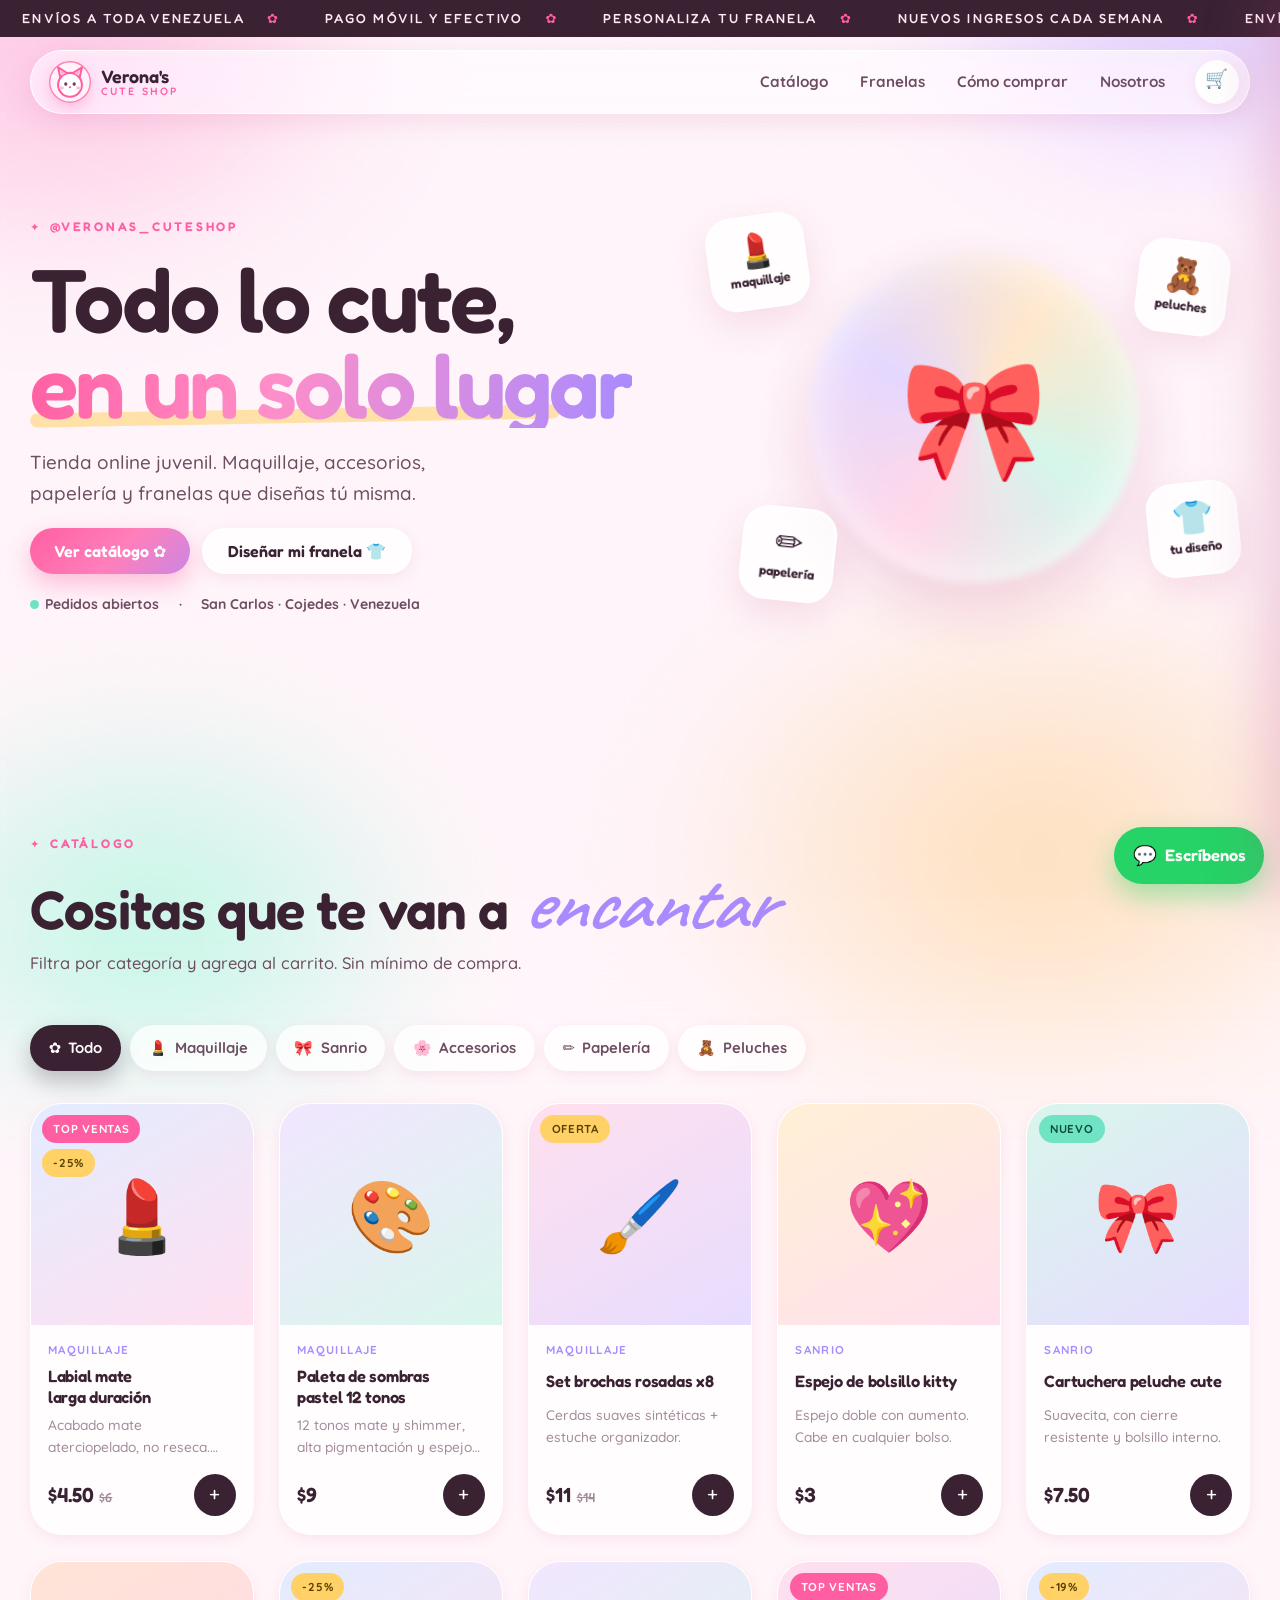
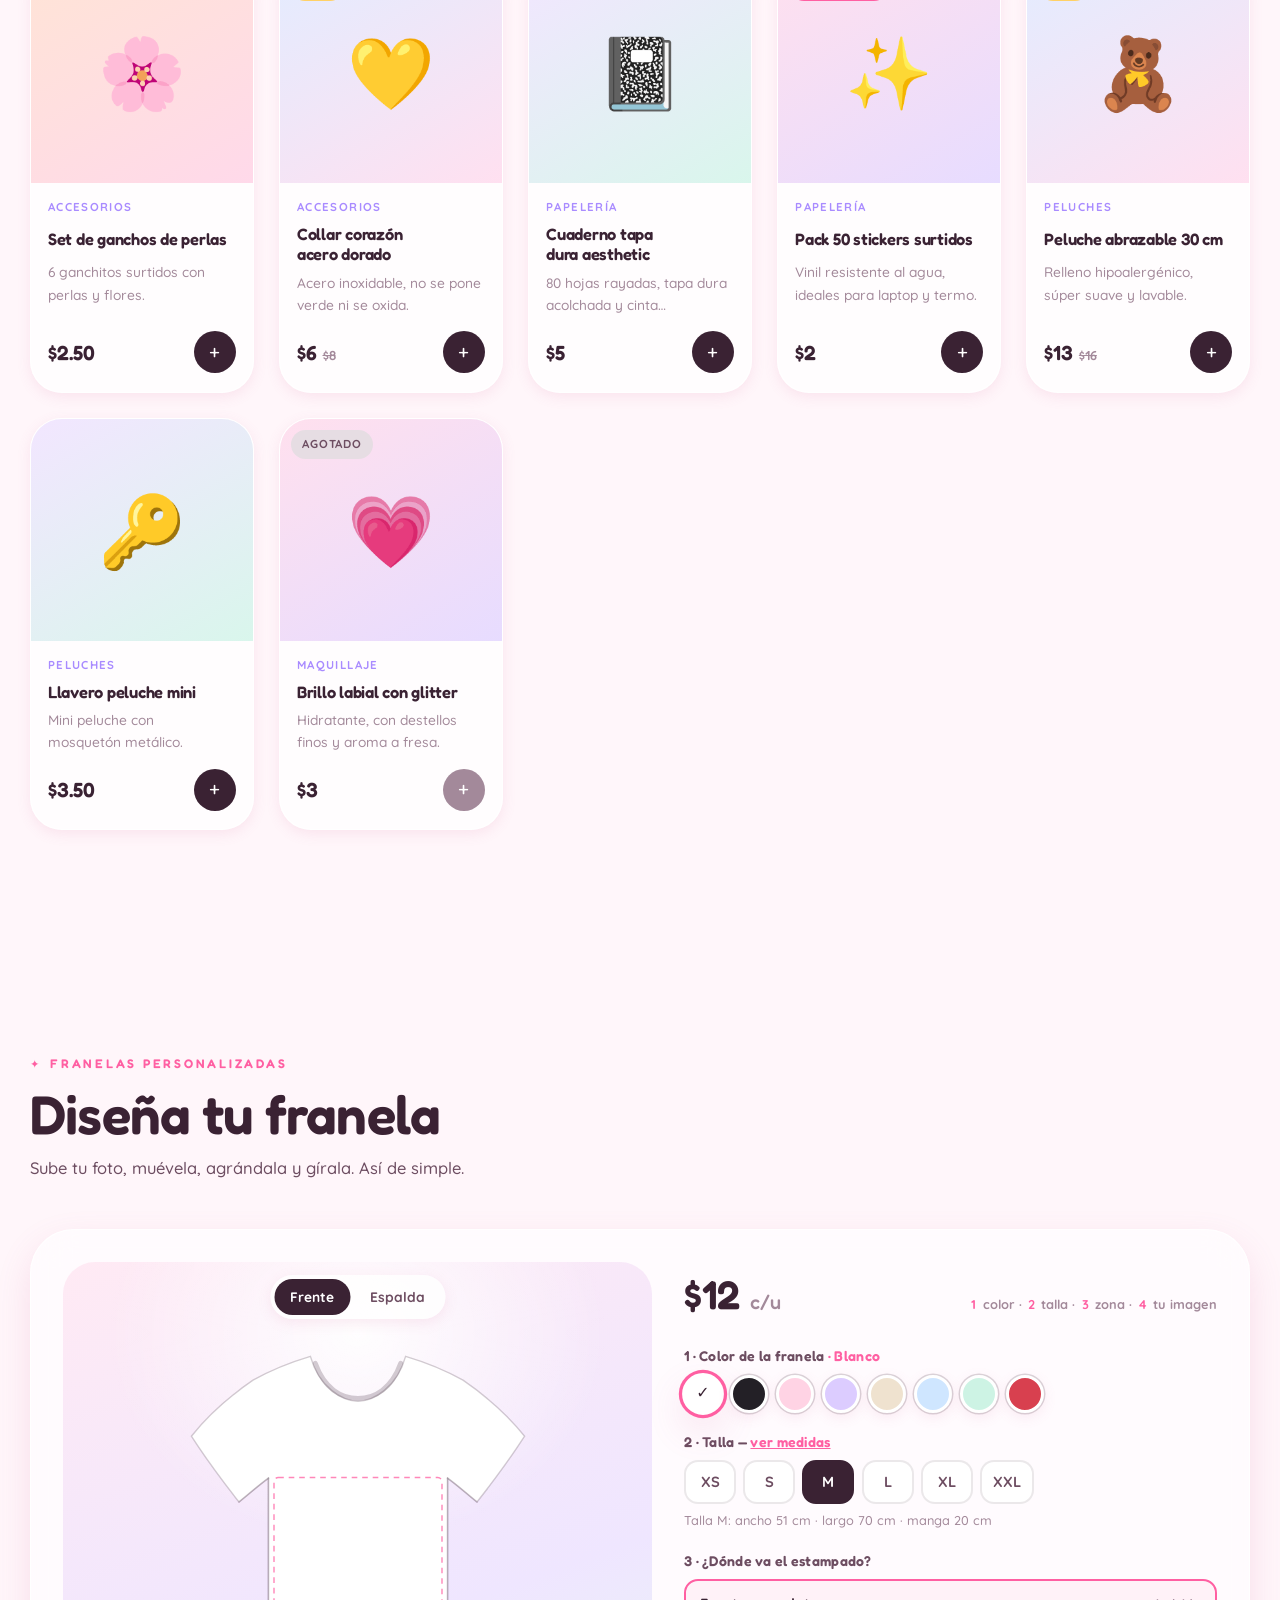
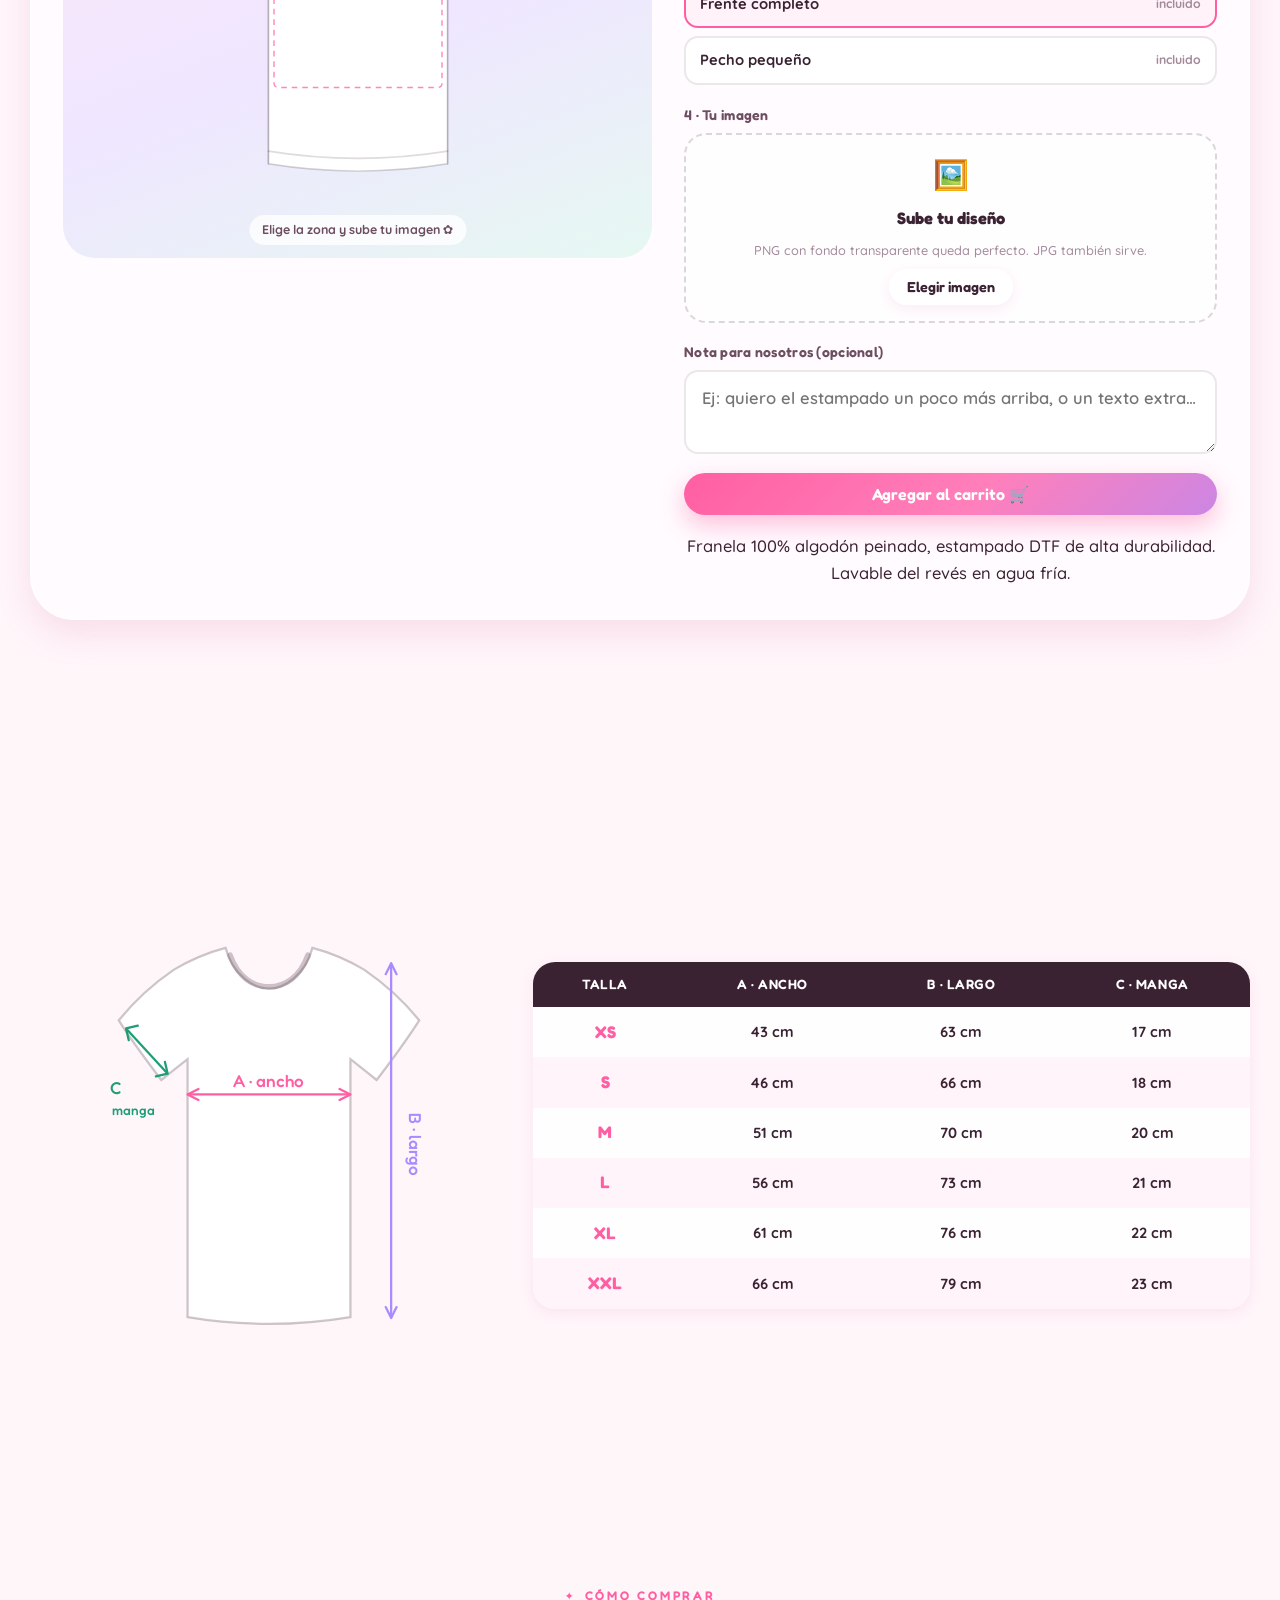
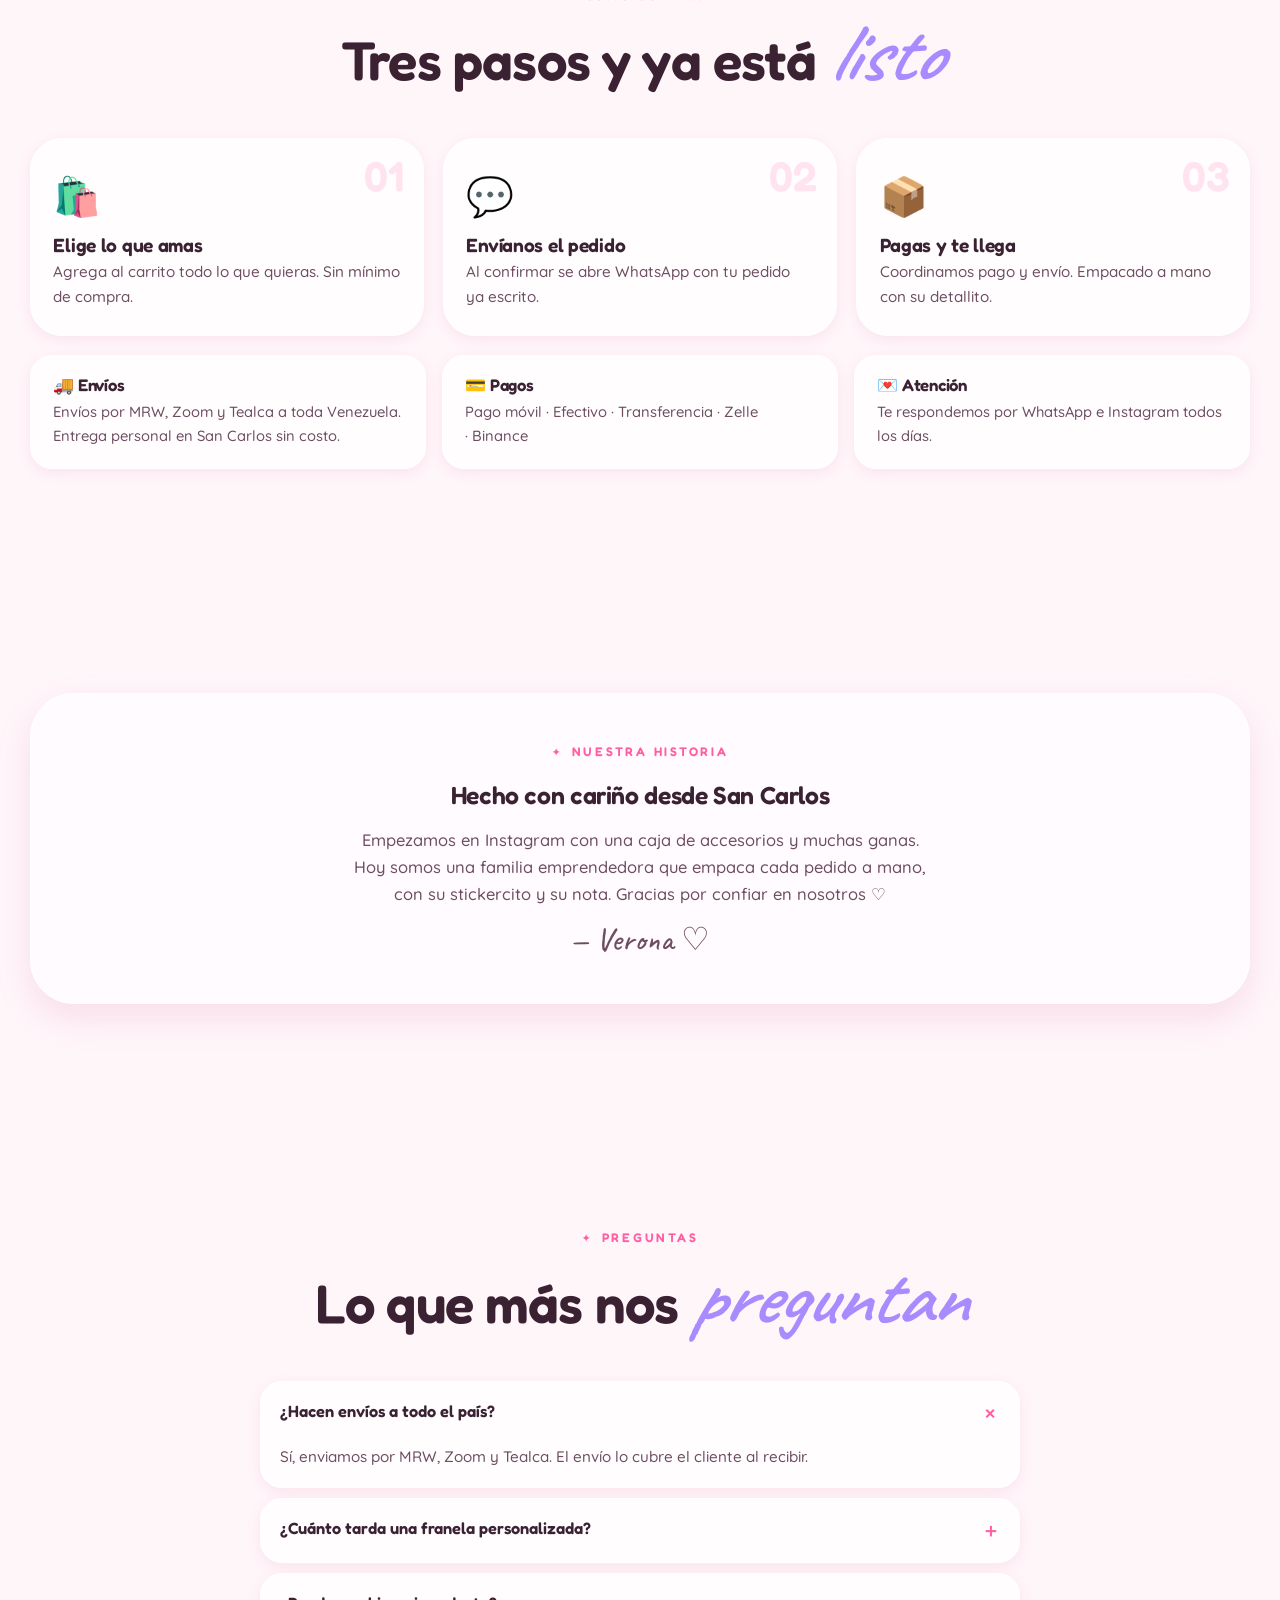
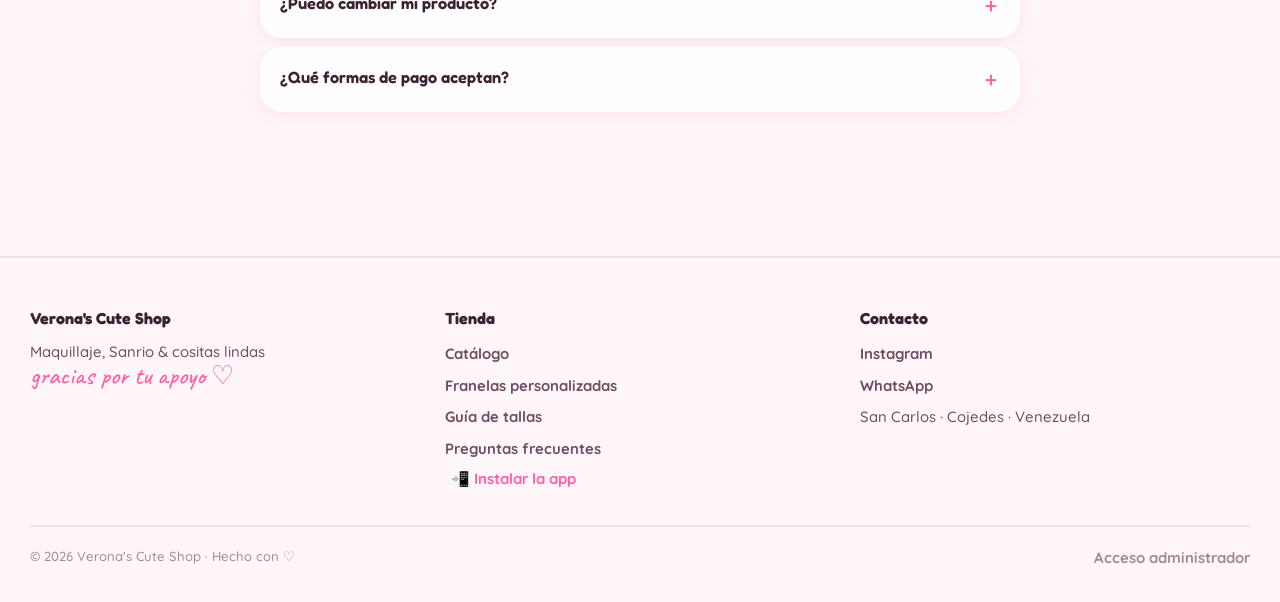
==== commit 831a12ad: "Nuevo icono basado en el logo de la marca Gatita blanca con línea rosada, cachetitos, corazones y es" ====
--- a/index.html
+++ b/index.html
@@ -24,7 +24,7 @@
 <link rel="preconnect" href="https://fonts.googleapis.com" />
 <link rel="preconnect" href="https://fonts.gstatic.com" crossorigin />
 <link rel="stylesheet" href="https://fonts.googleapis.com/css2?family=Fredoka:wght@400;500;600&family=Quicksand:wght@500;600;700&family=Caveat:wght@600;700&display=swap" />
-<link rel="stylesheet" href="styles.css?v=20260808" />
+<link rel="stylesheet" href="styles.css?v=20260809" />
 <script>document.documentElement.classList.remove('no-js');</script>
 </head>
 
@@ -46,7 +46,7 @@
   <div class="container">
     <div class="nav-inner">
       <a href="#inicio" class="logo">
-        <span class="logo-mark" aria-hidden="true">🐱</span>
+        <span class="logo-mark" aria-hidden="true"><img src="assets/favicon.svg" alt="" /></span>
         <span class="logo-text">
           <b data-brand-name>Verona's</b>
           <small data-brand-name2>Cute Shop</small>
@@ -449,10 +449,10 @@
 <!-- ══════════════════════════════════════════ scripts -->
 <script defer src="lib/gsap.min.js"></script>
 <script defer src="lib/ScrollTrigger.min.js"></script>
-<script defer src="lib/manifest.js?v=20260808"></script>
-<script defer src="lib/store.js?v=20260808"></script>
-<script defer src="lib/tee.js?v=20260808"></script>
-<script defer src="lib/pwa.js?v=20260808"></script>
-<script defer src="main.js?v=20260808"></script>
+<script defer src="lib/manifest.js?v=20260809"></script>
+<script defer src="lib/store.js?v=20260809"></script>
+<script defer src="lib/tee.js?v=20260809"></script>
+<script defer src="lib/pwa.js?v=20260809"></script>
+<script defer src="main.js?v=20260809"></script>
 </body>
 </html>
--- a/styles.css
+++ b/styles.css
@@ -259,13 +259,13 @@
 .nav.is-stuck .nav-inner { box-shadow: 0 14px 40px rgba(214, 96, 152, .26); background: rgba(255, 255, 255, .82); }
 
 .logo { display: flex; align-items: center; gap: .6rem; margin-right: auto; }
+/* El SVG del logo ya trae su propio círculo y borde rosado */
 .logo-mark {
-  width: 40px; height: 40px; flex: none; border-radius: 50%;
-  background: linear-gradient(140deg, #fff, #ffd9e9);
-  border: 2px solid var(--accent);
+  width: 42px; height: 42px; flex: none; border-radius: 50%;
   display: grid; place-items: center; font-size: 1.1rem;
   box-shadow: 0 6px 14px rgba(255, 95, 162, .28);
 }
+.logo-mark img { width: 100%; height: 100%; object-fit: contain; }
 .logo-text { display: grid; line-height: 1; }
 .logo-text b { font-family: var(--display); font-size: 1.12rem; font-weight: 600; letter-spacing: -.01em; }
 .logo-text small { font-size: .66rem; letter-spacing: .2em; text-transform: uppercase; color: var(--accent); font-weight: 700; }
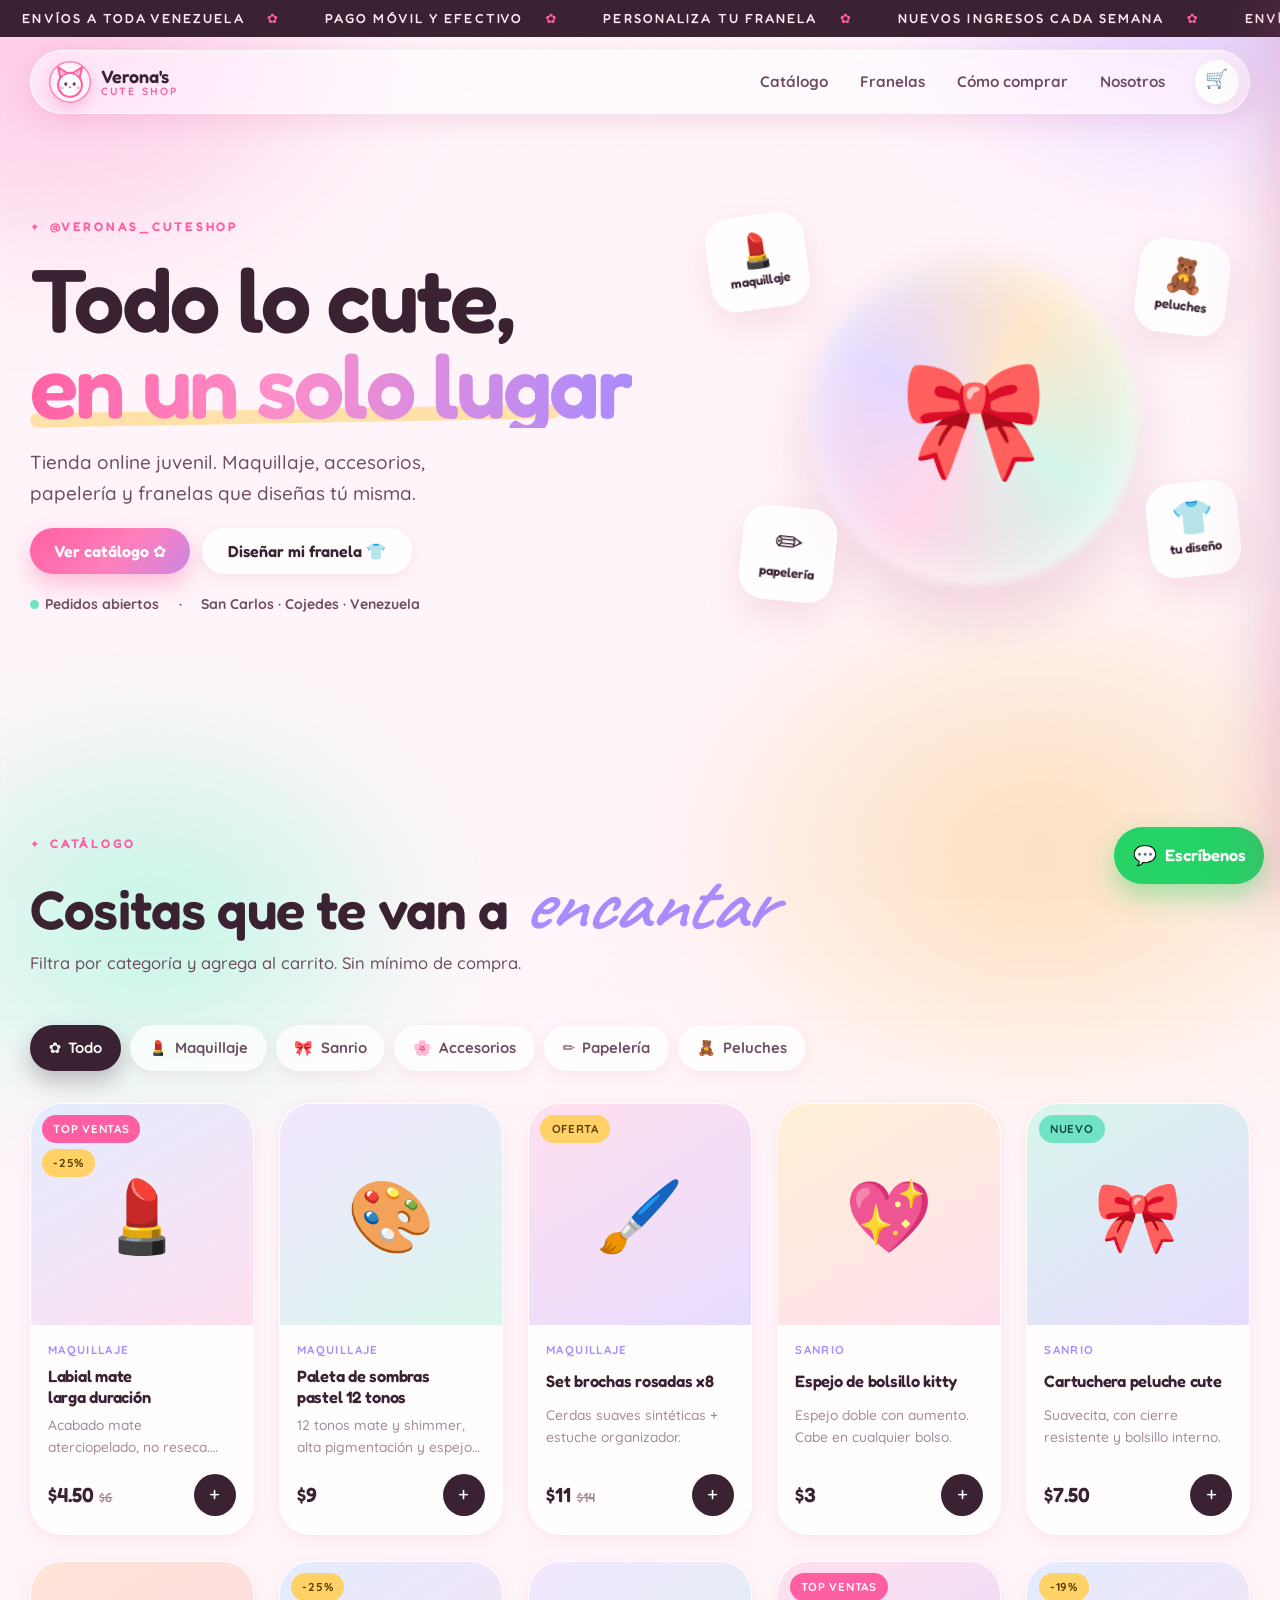
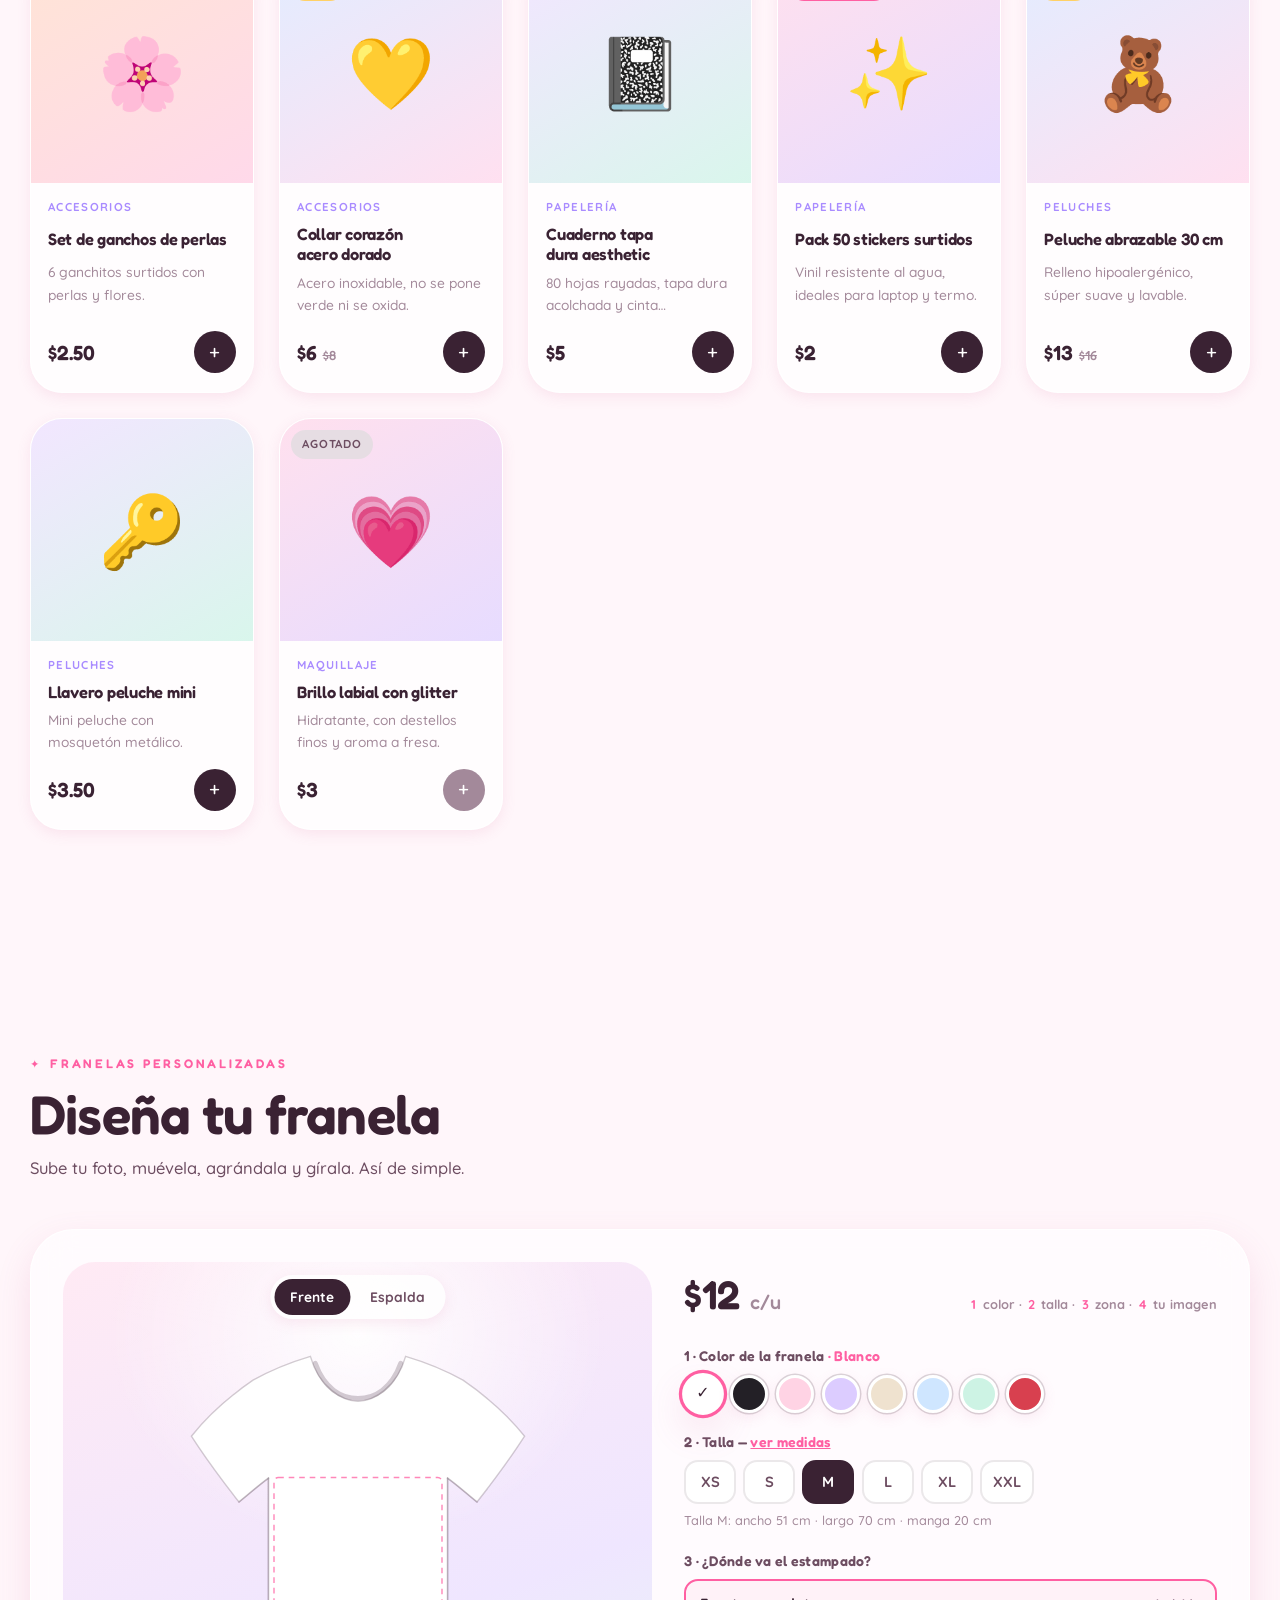
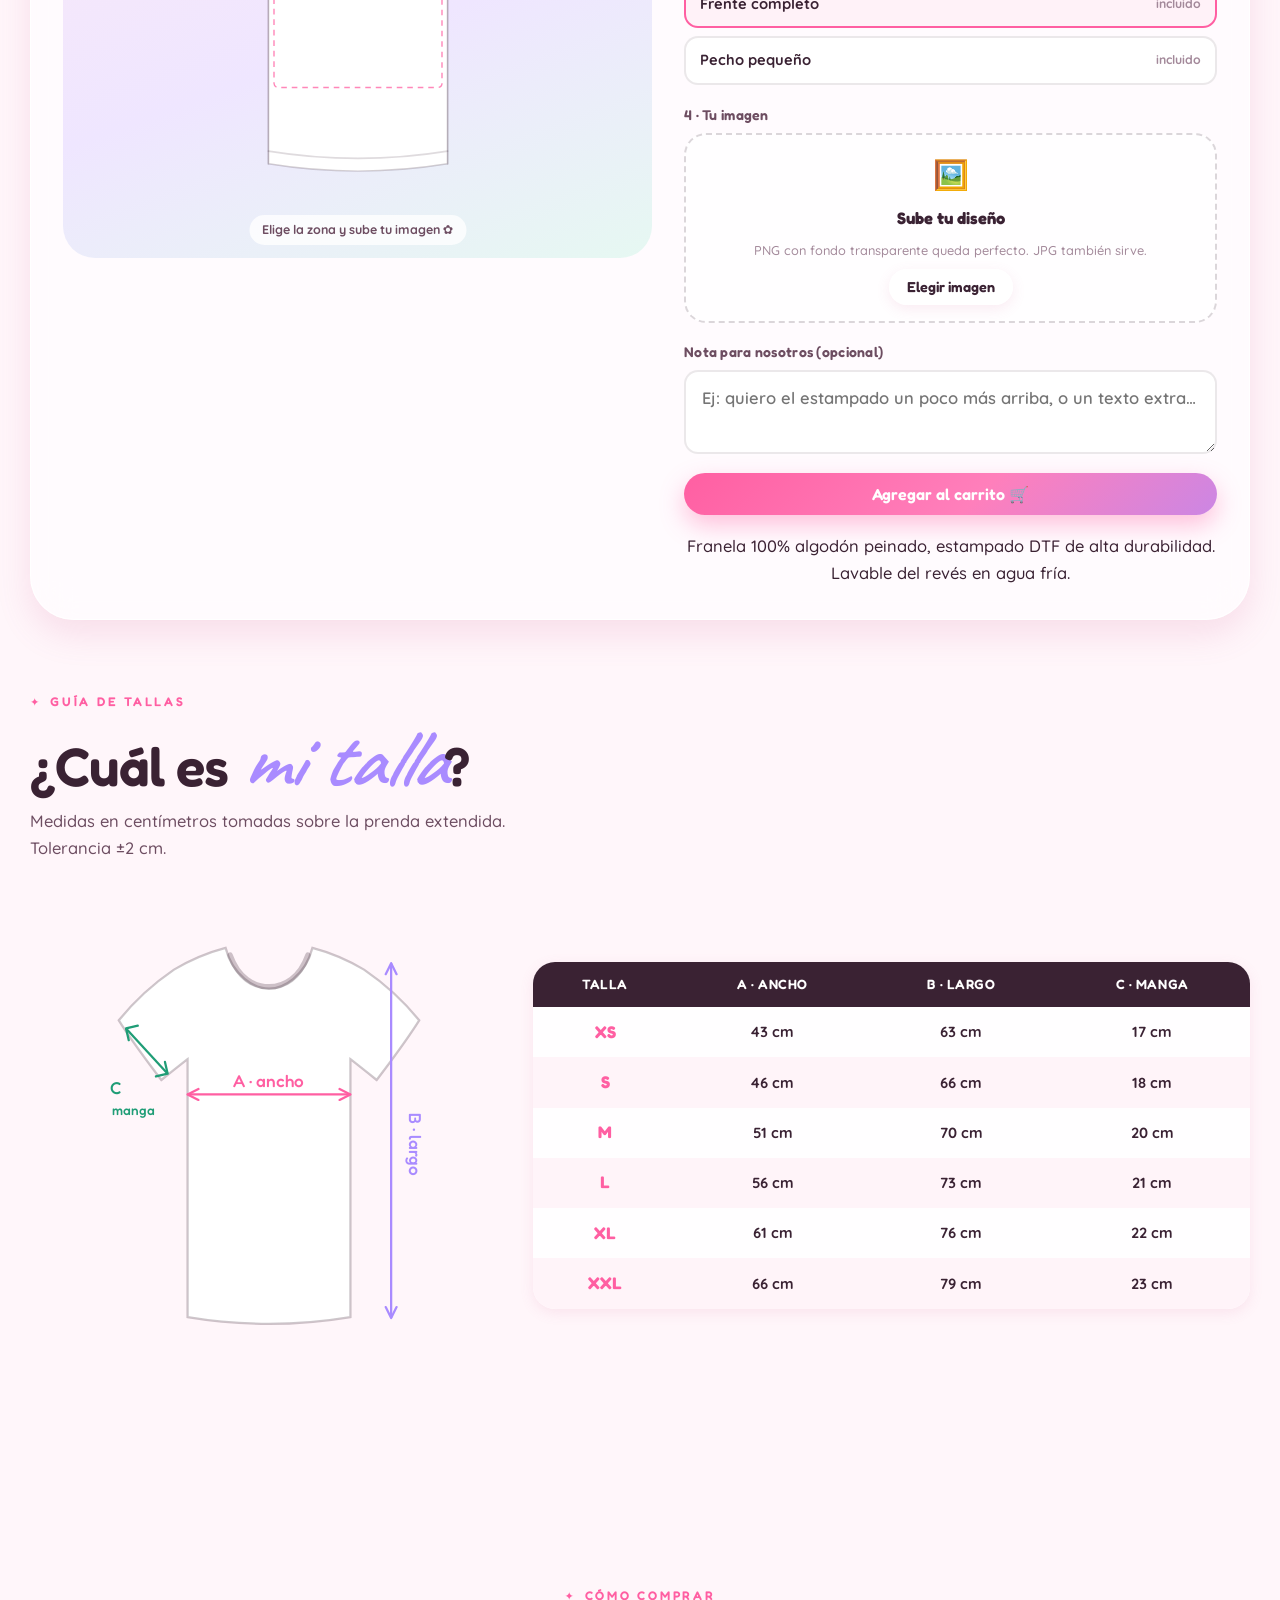
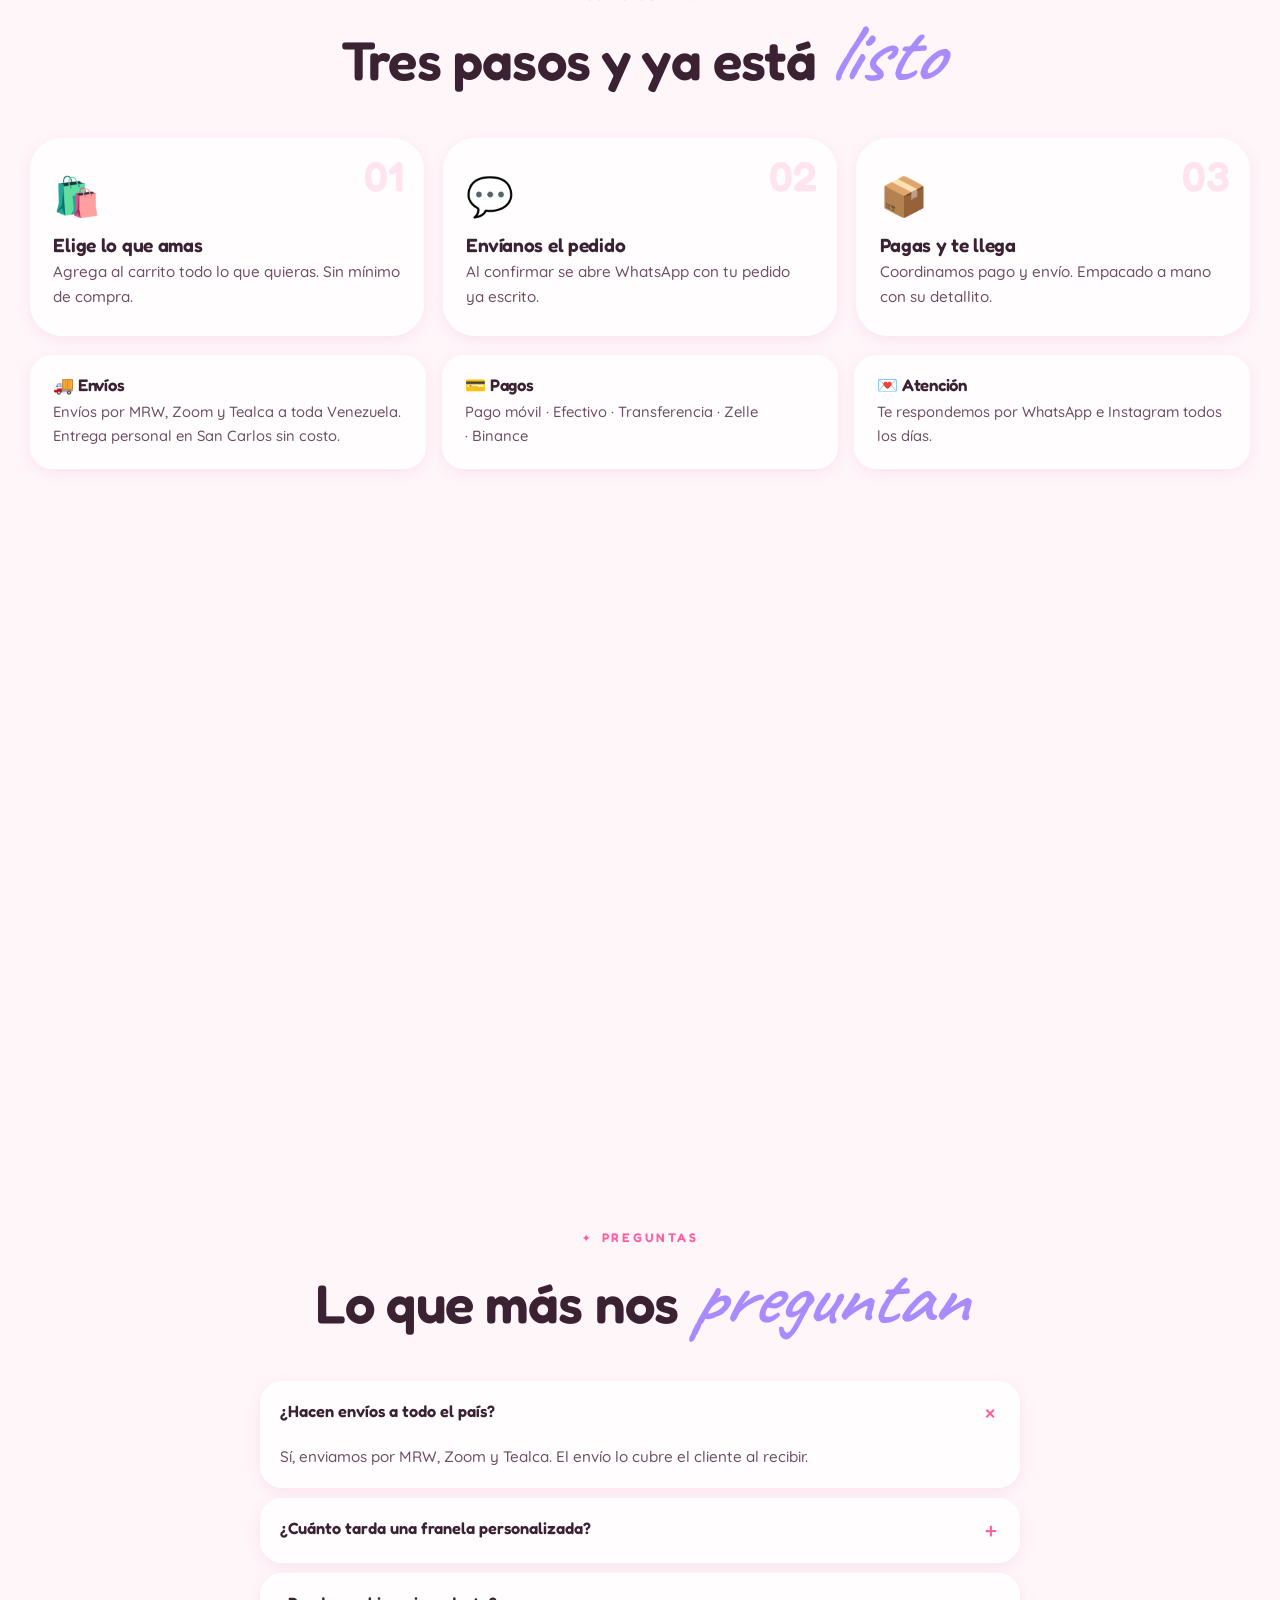
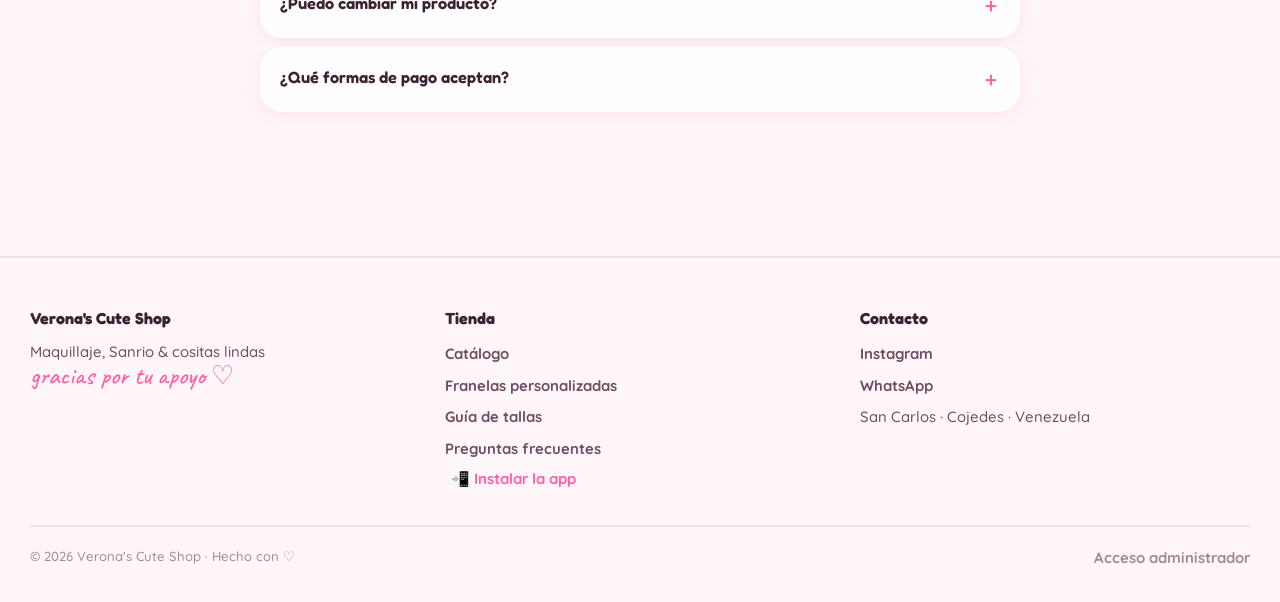
==== commit 214f8195: "Interruptor para mostrar u ocultar la sección de franelas Al apagarla desaparece de la tienda el dis" ====
--- a/index.html
+++ b/index.html
@@ -110,7 +110,7 @@
       <div class="sticker s1"><i>💄</i>maquillaje</div>
       <div class="sticker s2"><i>🧸</i>peluches</div>
       <div class="sticker s3"><i>✏️</i>papelería</div>
-      <div class="sticker s4"><i>👕</i>tu diseño</div>
+      <div class="sticker s4" data-tee-only><i>👕</i>tu diseño</div>
     </div>
   </div>
 </section>
--- a/styles.css
+++ b/styles.css
@@ -697,8 +697,9 @@
 .toast-wrap { position: fixed; left: 50%; bottom: 1.2rem; z-index: 200; transform: translateX(-50%); display: grid; gap: .5rem; width: min(94vw, 420px); }
 .toast {
   padding: .85rem 1.1rem; border-radius: var(--r); background: var(--ink); color: #fff;
-  font-weight: 700; font-size: .92rem; box-shadow: var(--shadow-lg);
-  display: flex; gap: .6rem; align-items: center;
+  font-weight: 700; font-size: .92rem; line-height: 1.45; box-shadow: var(--shadow-lg);
+  display: flex; gap: .6rem; align-items: center; text-align: left;
+  text-wrap: pretty; cursor: pointer;
   animation: toastIn .4s var(--ease-bounce);
 }
 .toast.ok { background: #1f9d76; }
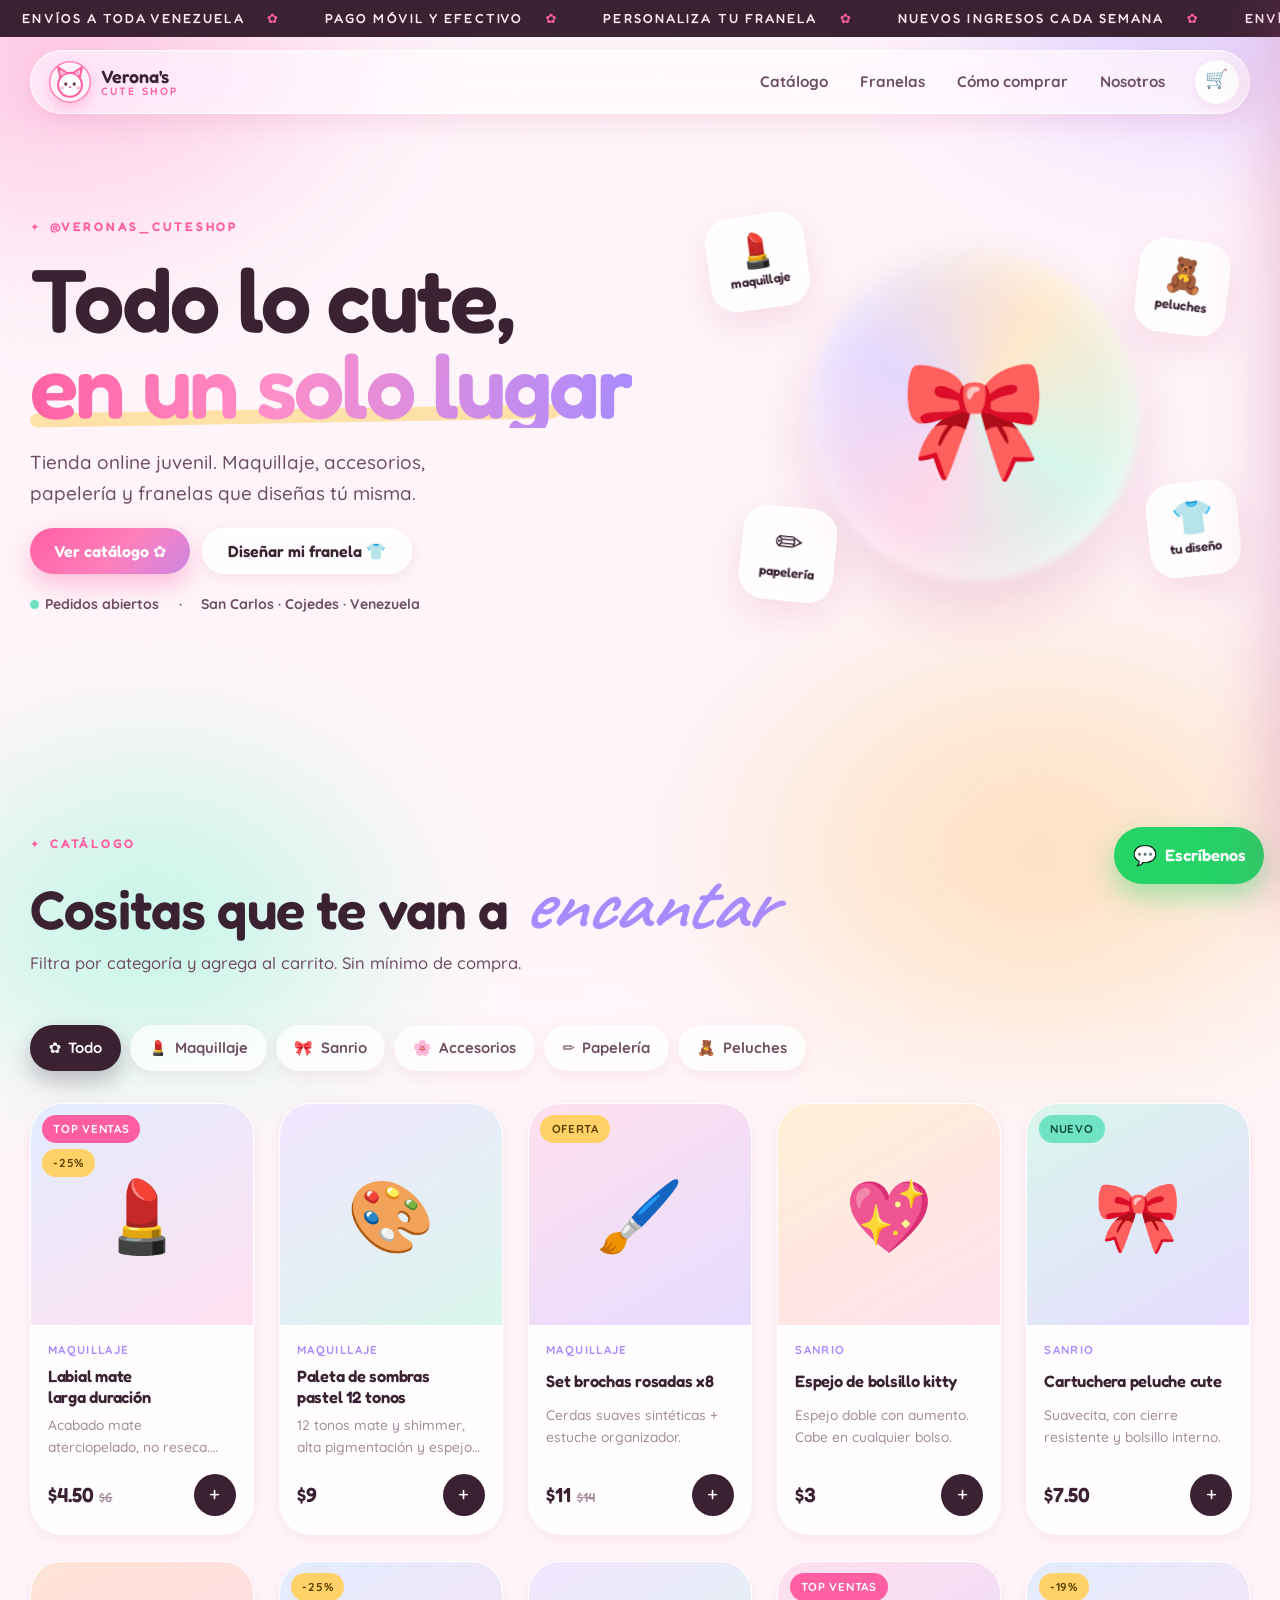
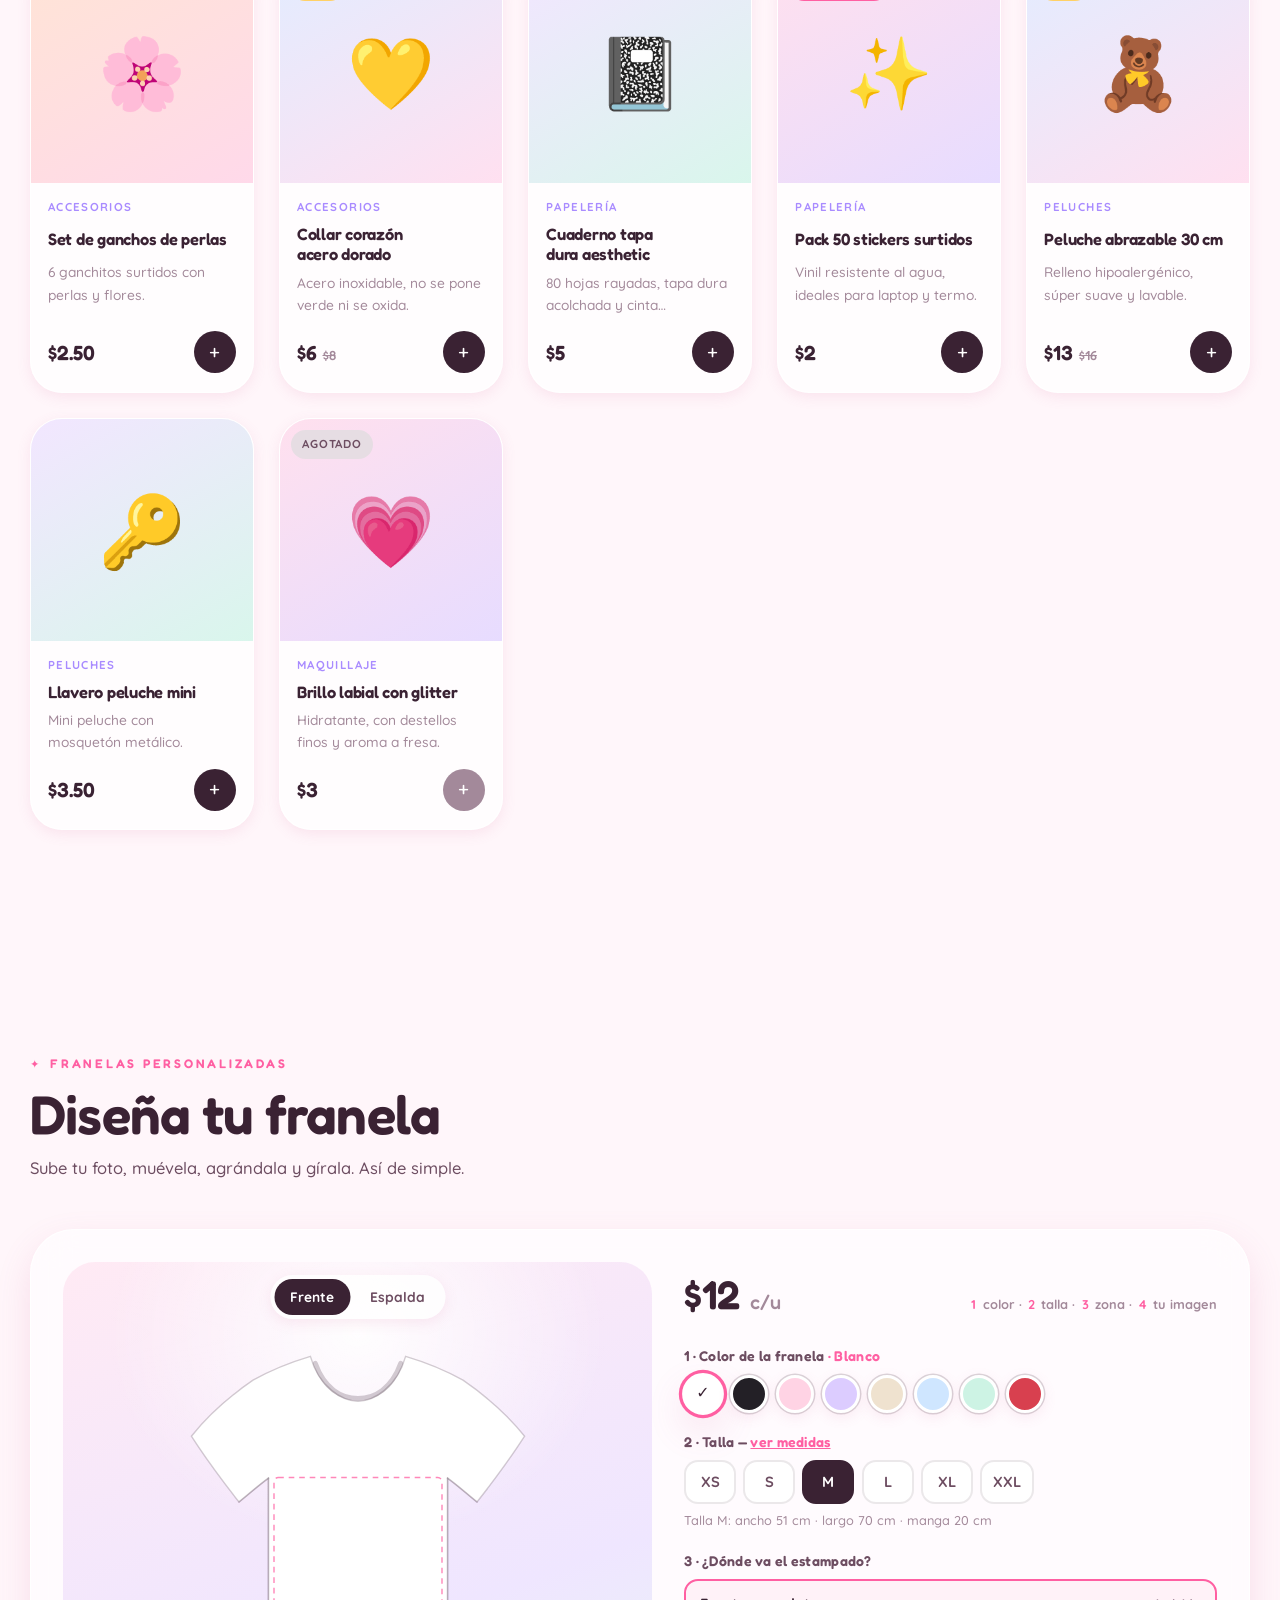
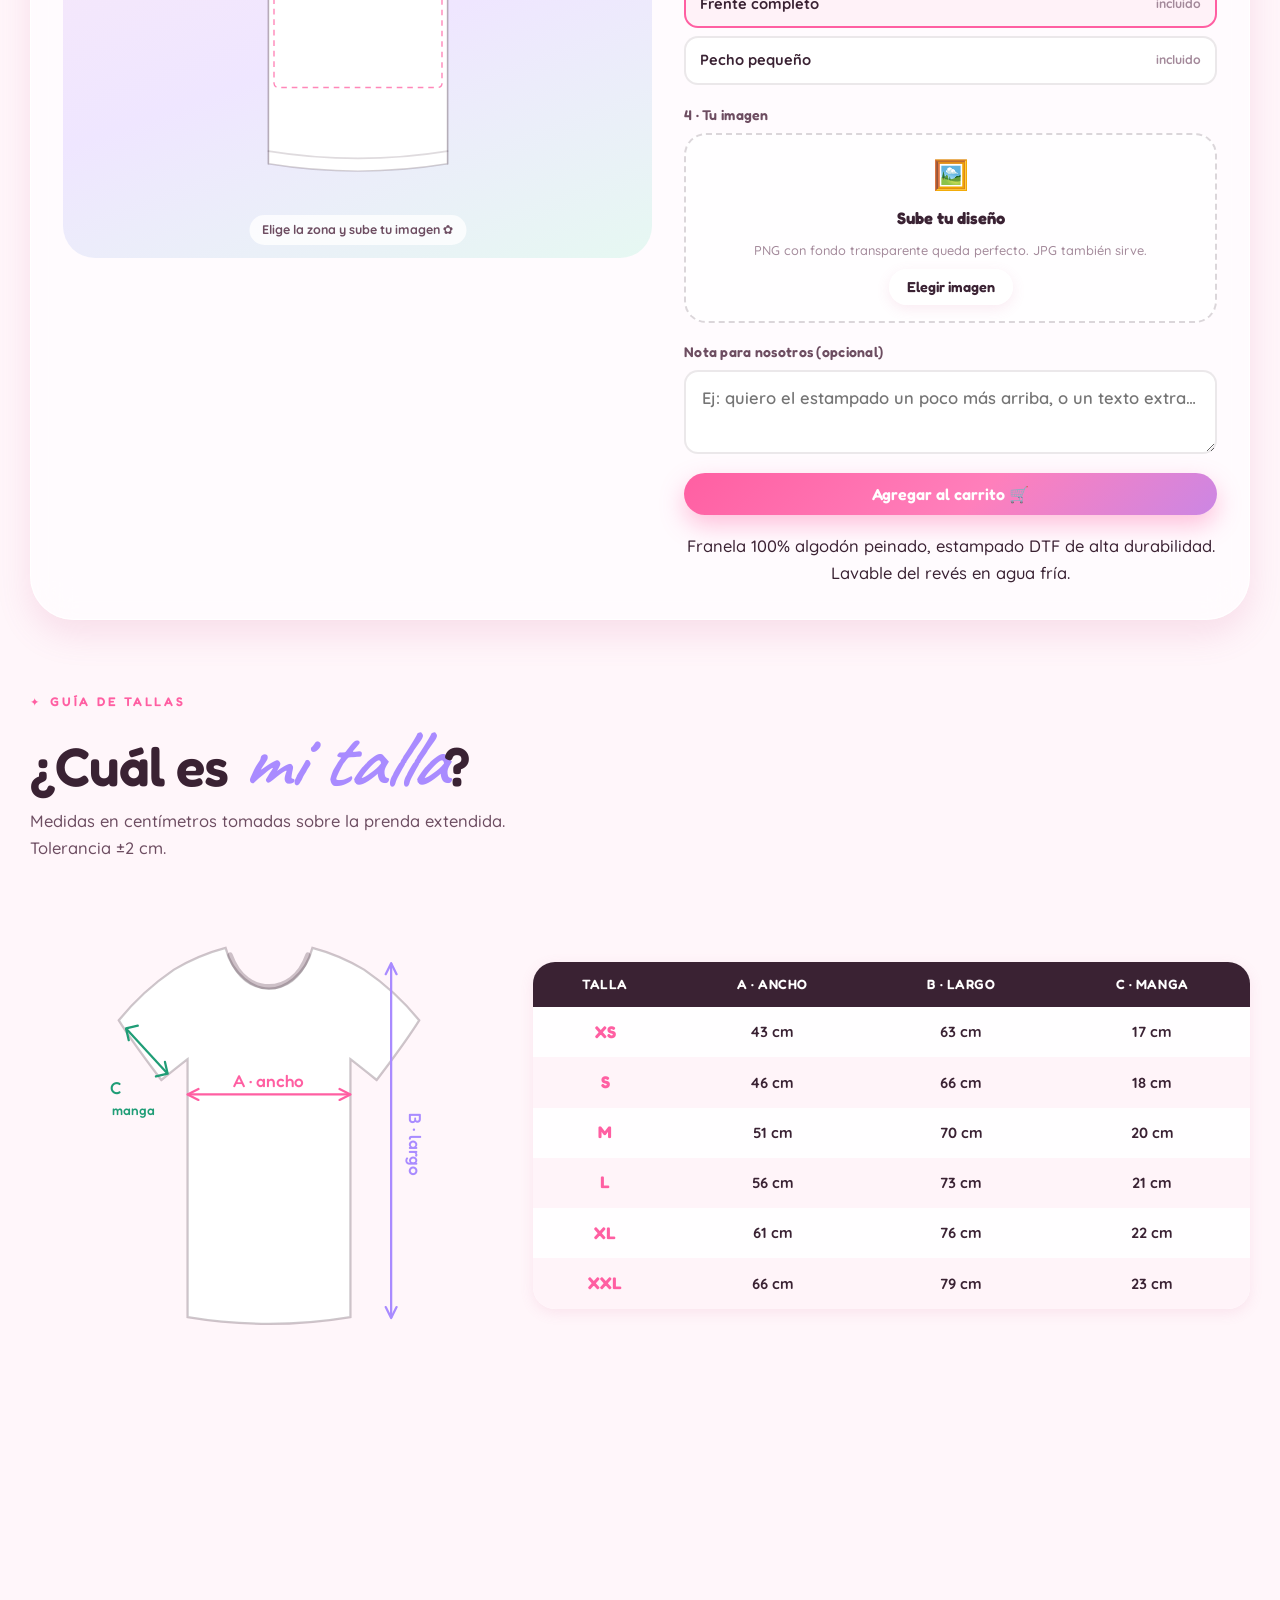
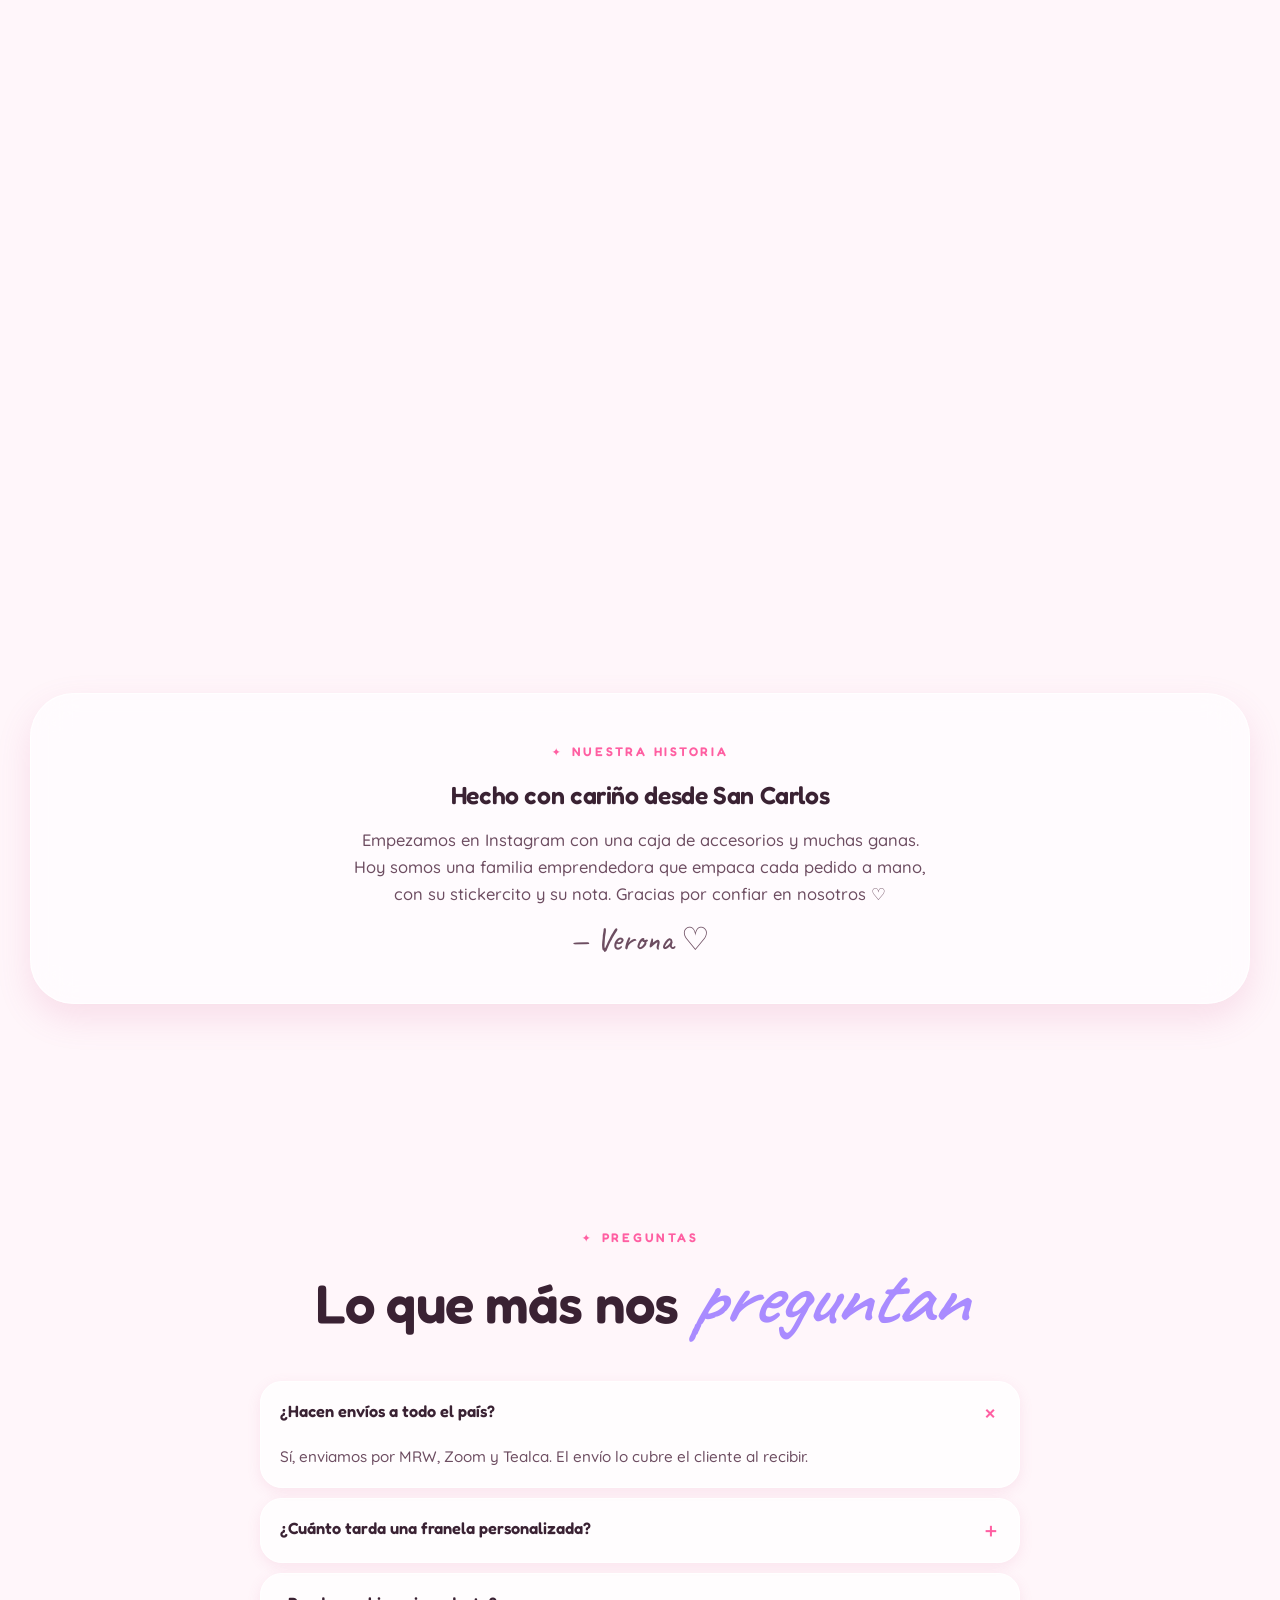
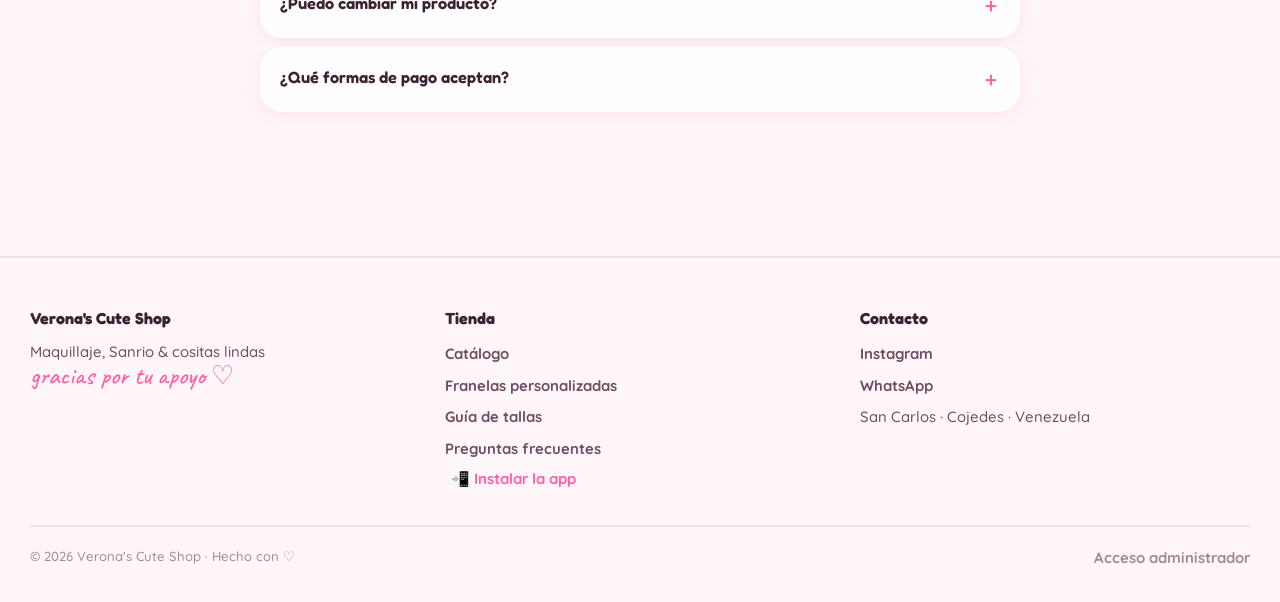
==== commit 4f2f4267: "Cargador de logo propio desde el panel Se sube desde Contenido → Identidad y se muestra en grande en" ====
--- a/index.html
+++ b/index.html
@@ -107,6 +107,7 @@
     <div class="hero-art" aria-hidden="true">
       <div class="hero-orb"></div>
       <span class="hero-orb-face">🎀</span>
+      <img class="hero-logo" data-hero-logo alt="" hidden />
       <div class="sticker s1"><i>💄</i>maquillaje</div>
       <div class="sticker s2"><i>🧸</i>peluches</div>
       <div class="sticker s3"><i>✏️</i>papelería</div>
--- a/styles.css
+++ b/styles.css
@@ -376,6 +376,15 @@
   position: absolute; font-size: clamp(4rem, 13vw, 7.4rem); filter: none;
   animation: float 6s ease-in-out infinite;
 }
+
+/* logo propio de la tienda en la portada */
+.hero-logo {
+  position: relative; z-index: 1;
+  width: min(88%, 390px); height: auto;
+  filter: drop-shadow(0 18px 34px rgba(214, 96, 152, .28));
+  animation: float 7s ease-in-out infinite;
+}
+@media (prefers-reduced-motion: reduce) { .hero-logo { animation: none; } }
 
 /* =============================================================
    8. Catálogo
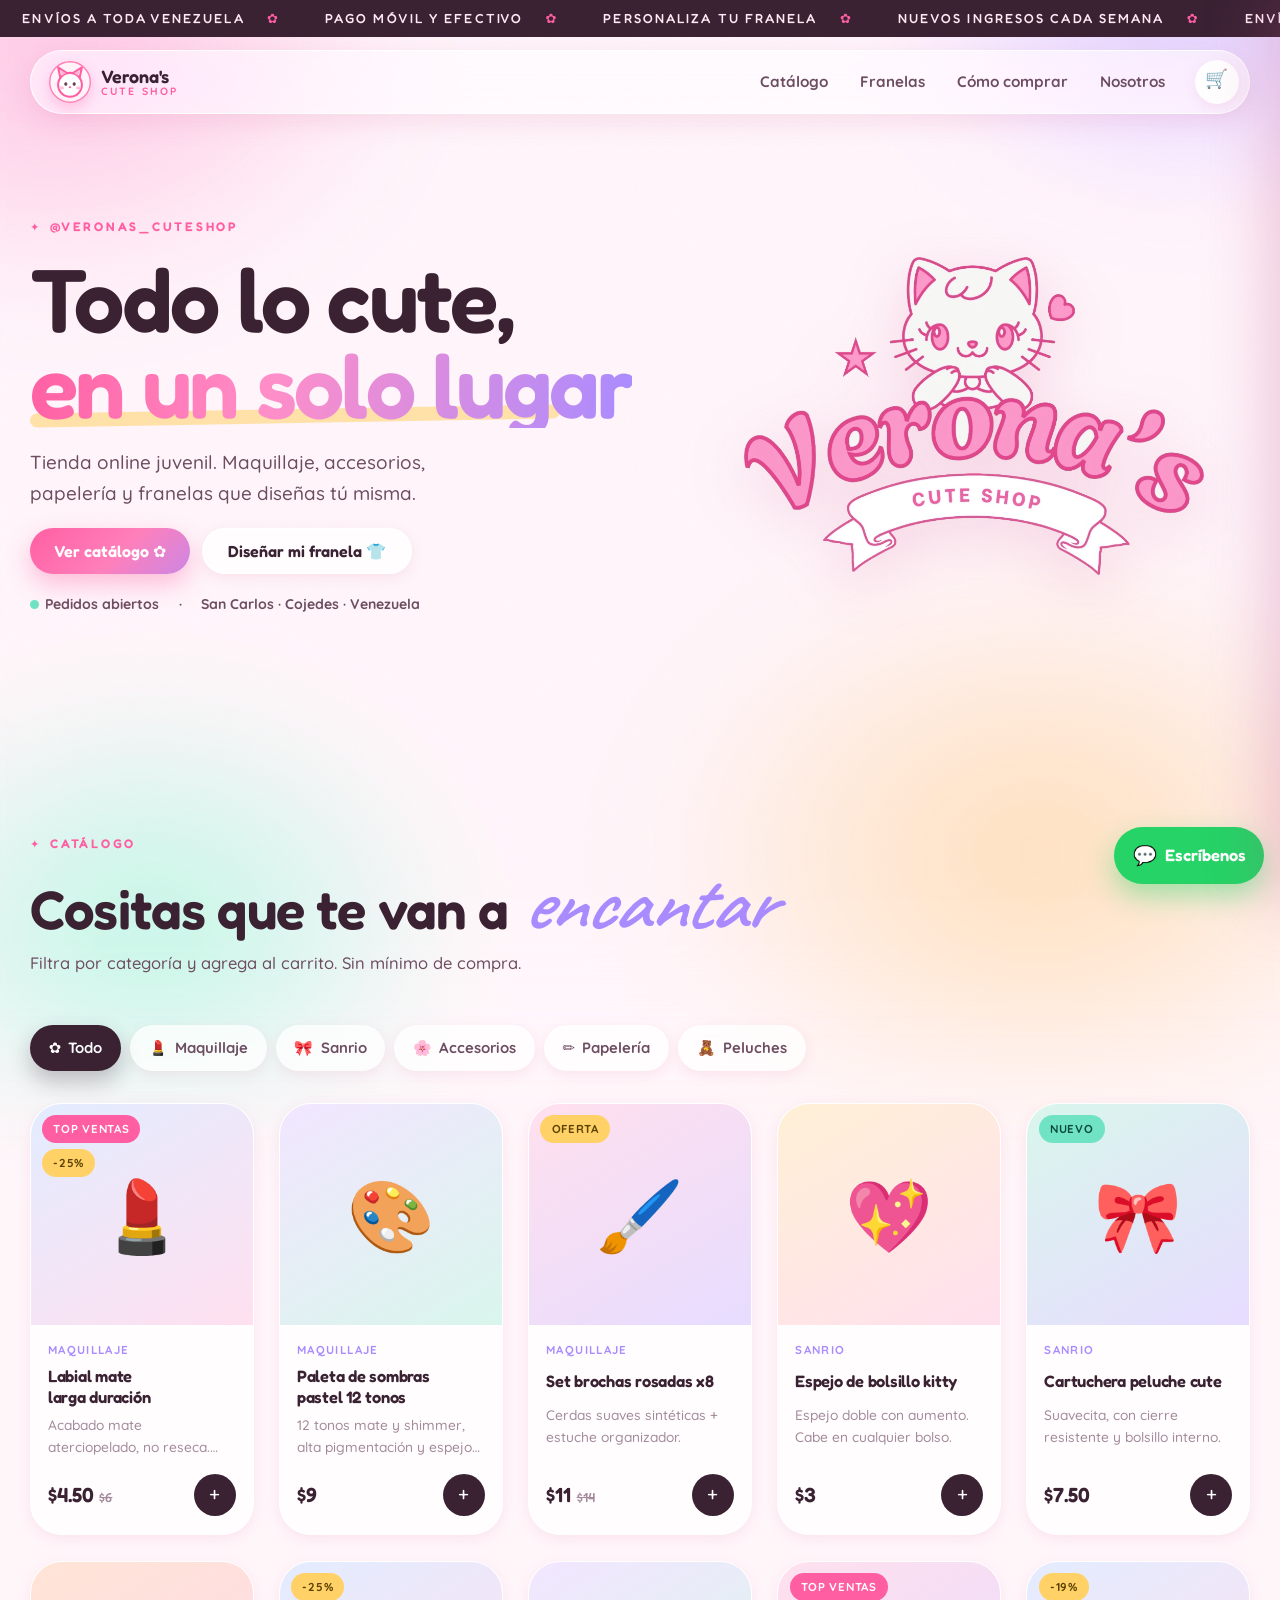
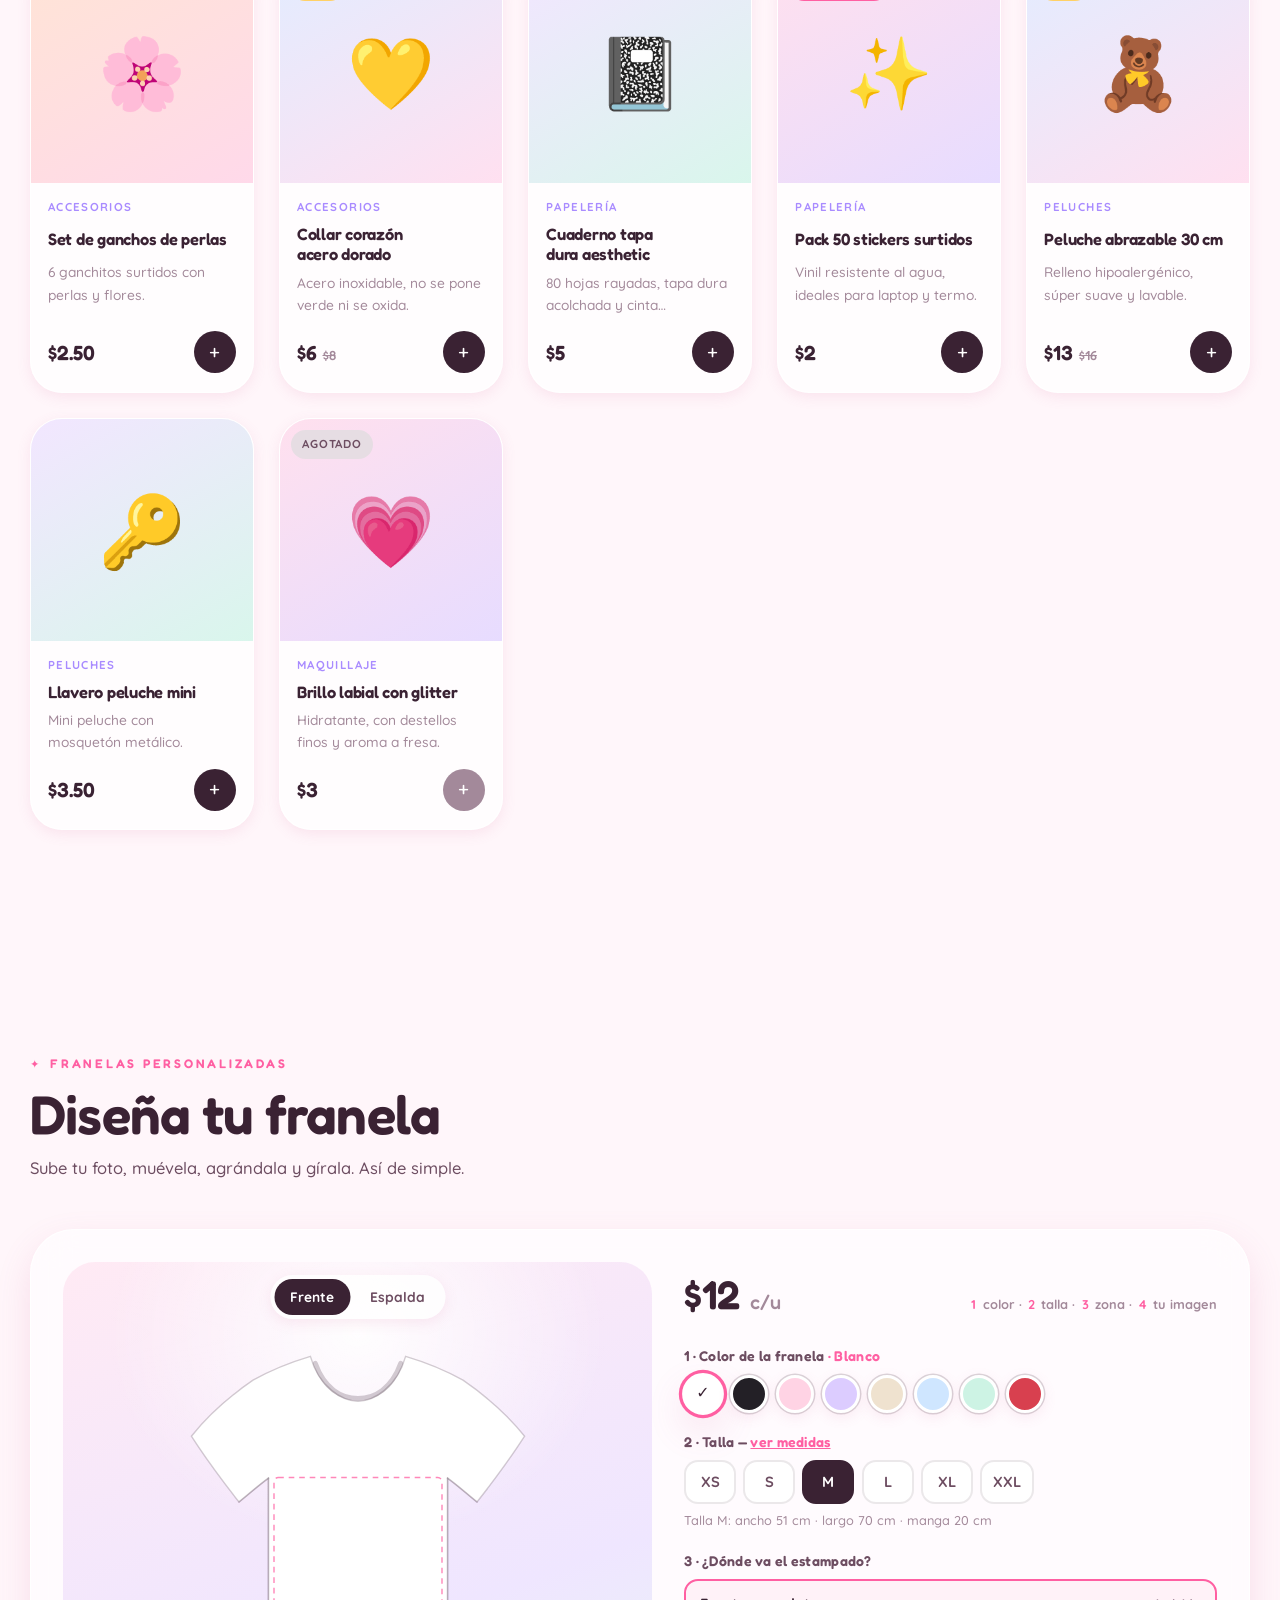
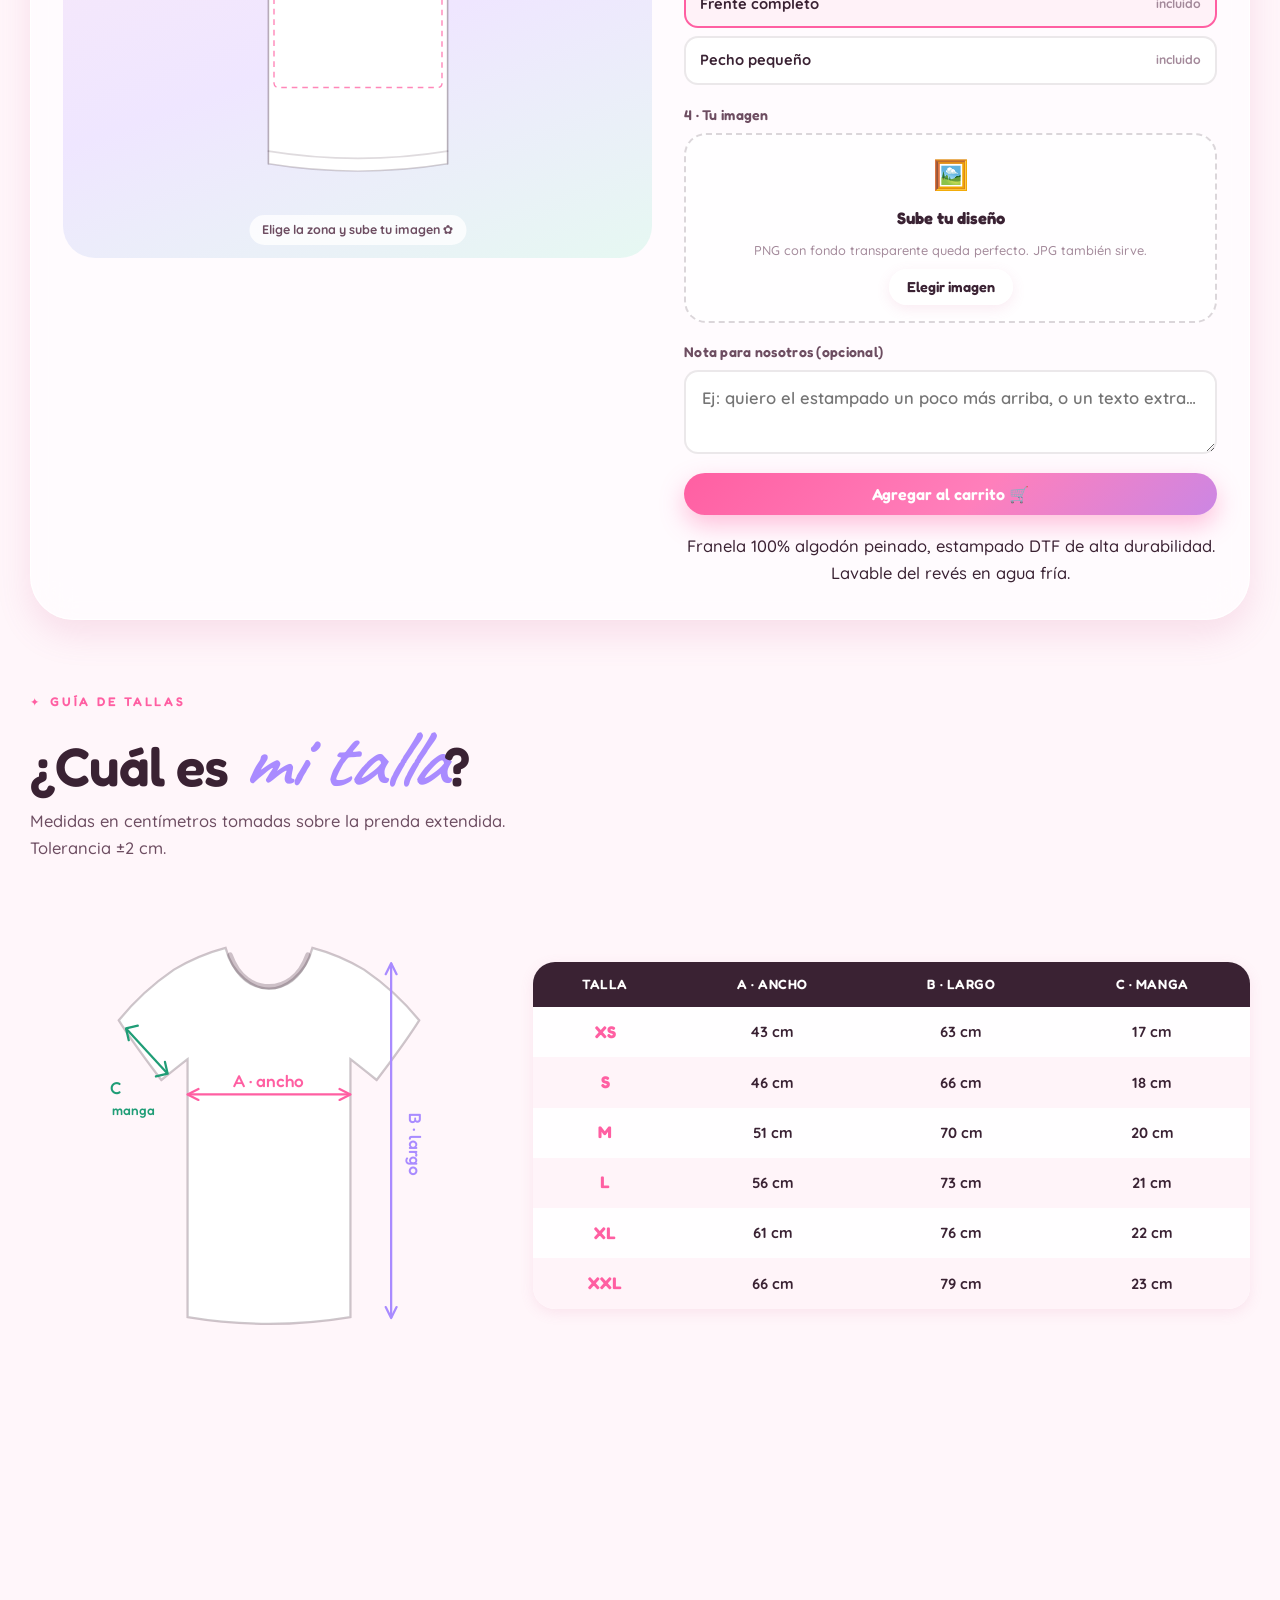
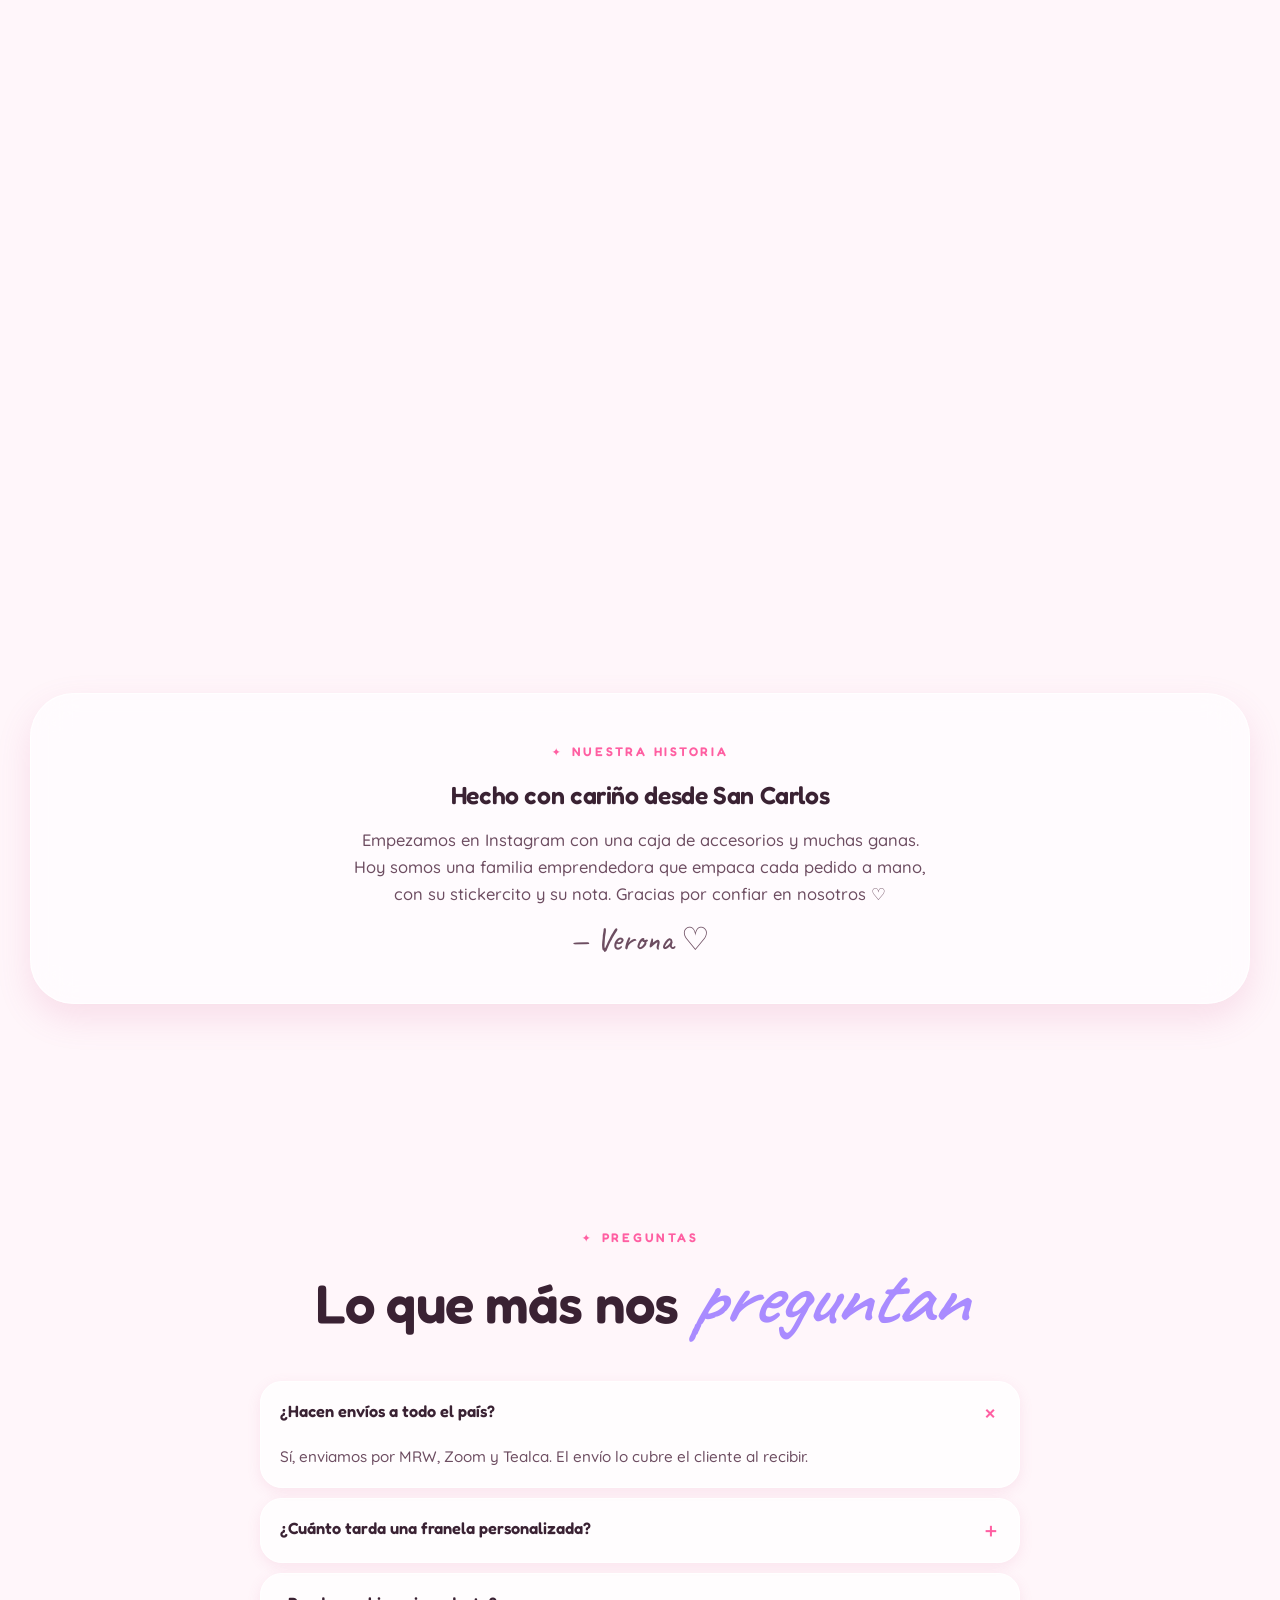
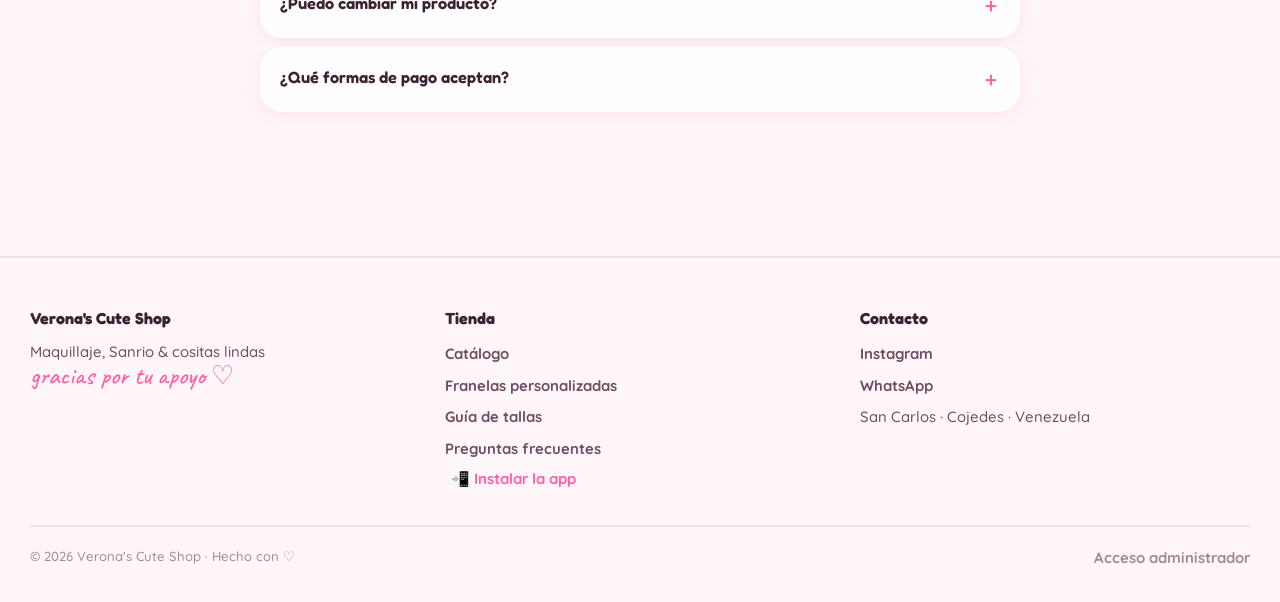
==== commit e1dade59: "Arregla los móviles que se quedaban en la versión vieja La causa: cuando entraba en control un servi" ====
--- a/index.html
+++ b/index.html
@@ -24,7 +24,7 @@
 <link rel="preconnect" href="https://fonts.googleapis.com" />
 <link rel="preconnect" href="https://fonts.gstatic.com" crossorigin />
 <link rel="stylesheet" href="https://fonts.googleapis.com/css2?family=Fredoka:wght@400;500;600&family=Quicksand:wght@500;600;700&family=Caveat:wght@600;700&display=swap" />
-<link rel="stylesheet" href="styles.css?v=20260809" />
+<link rel="stylesheet" href="styles.css?v=20260809b" />
 <script>document.documentElement.classList.remove('no-js');</script>
 </head>
 
@@ -450,10 +450,10 @@
 <!-- ══════════════════════════════════════════ scripts -->
 <script defer src="lib/gsap.min.js"></script>
 <script defer src="lib/ScrollTrigger.min.js"></script>
-<script defer src="lib/manifest.js?v=20260809"></script>
-<script defer src="lib/store.js?v=20260809"></script>
-<script defer src="lib/tee.js?v=20260809"></script>
-<script defer src="lib/pwa.js?v=20260809"></script>
-<script defer src="main.js?v=20260809"></script>
+<script defer src="lib/manifest.js?v=20260809b"></script>
+<script defer src="lib/store.js?v=20260809b"></script>
+<script defer src="lib/tee.js?v=20260809b"></script>
+<script defer src="lib/pwa.js?v=20260809b"></script>
+<script defer src="main.js?v=20260809b"></script>
 </body>
 </html>
--- a/styles.css
+++ b/styles.css
@@ -377,11 +377,15 @@
   animation: float 6s ease-in-out infinite;
 }
 
-/* logo propio de la tienda en la portada */
+/* logo propio de la tienda en la portada: manda él solo */
+.hero-art.has-logo .hero-orb,
+.hero-art.has-logo .hero-orb-face,
+.hero-art.has-logo .sticker { display: none; }
+
 .hero-logo {
   position: relative; z-index: 1;
-  width: min(88%, 390px); height: auto;
-  filter: drop-shadow(0 18px 34px rgba(214, 96, 152, .28));
+  width: min(100%, 460px); height: auto;
+  filter: drop-shadow(0 16px 30px rgba(214, 96, 152, .22));
   animation: float 7s ease-in-out infinite;
 }
 @media (prefers-reduced-motion: reduce) { .hero-logo { animation: none; } }
@@ -863,6 +867,8 @@
   .wa-float { padding: .9rem; }
   .hero-meta span[aria-hidden] { display: none; }
   .hero-meta { gap: .5rem 1rem; }
+  .hero-art.has-logo { min-height: 0; margin-top: -.6rem; }
+  .hero-logo { width: min(80%, 330px); }
 }
 
 /* =============================================================
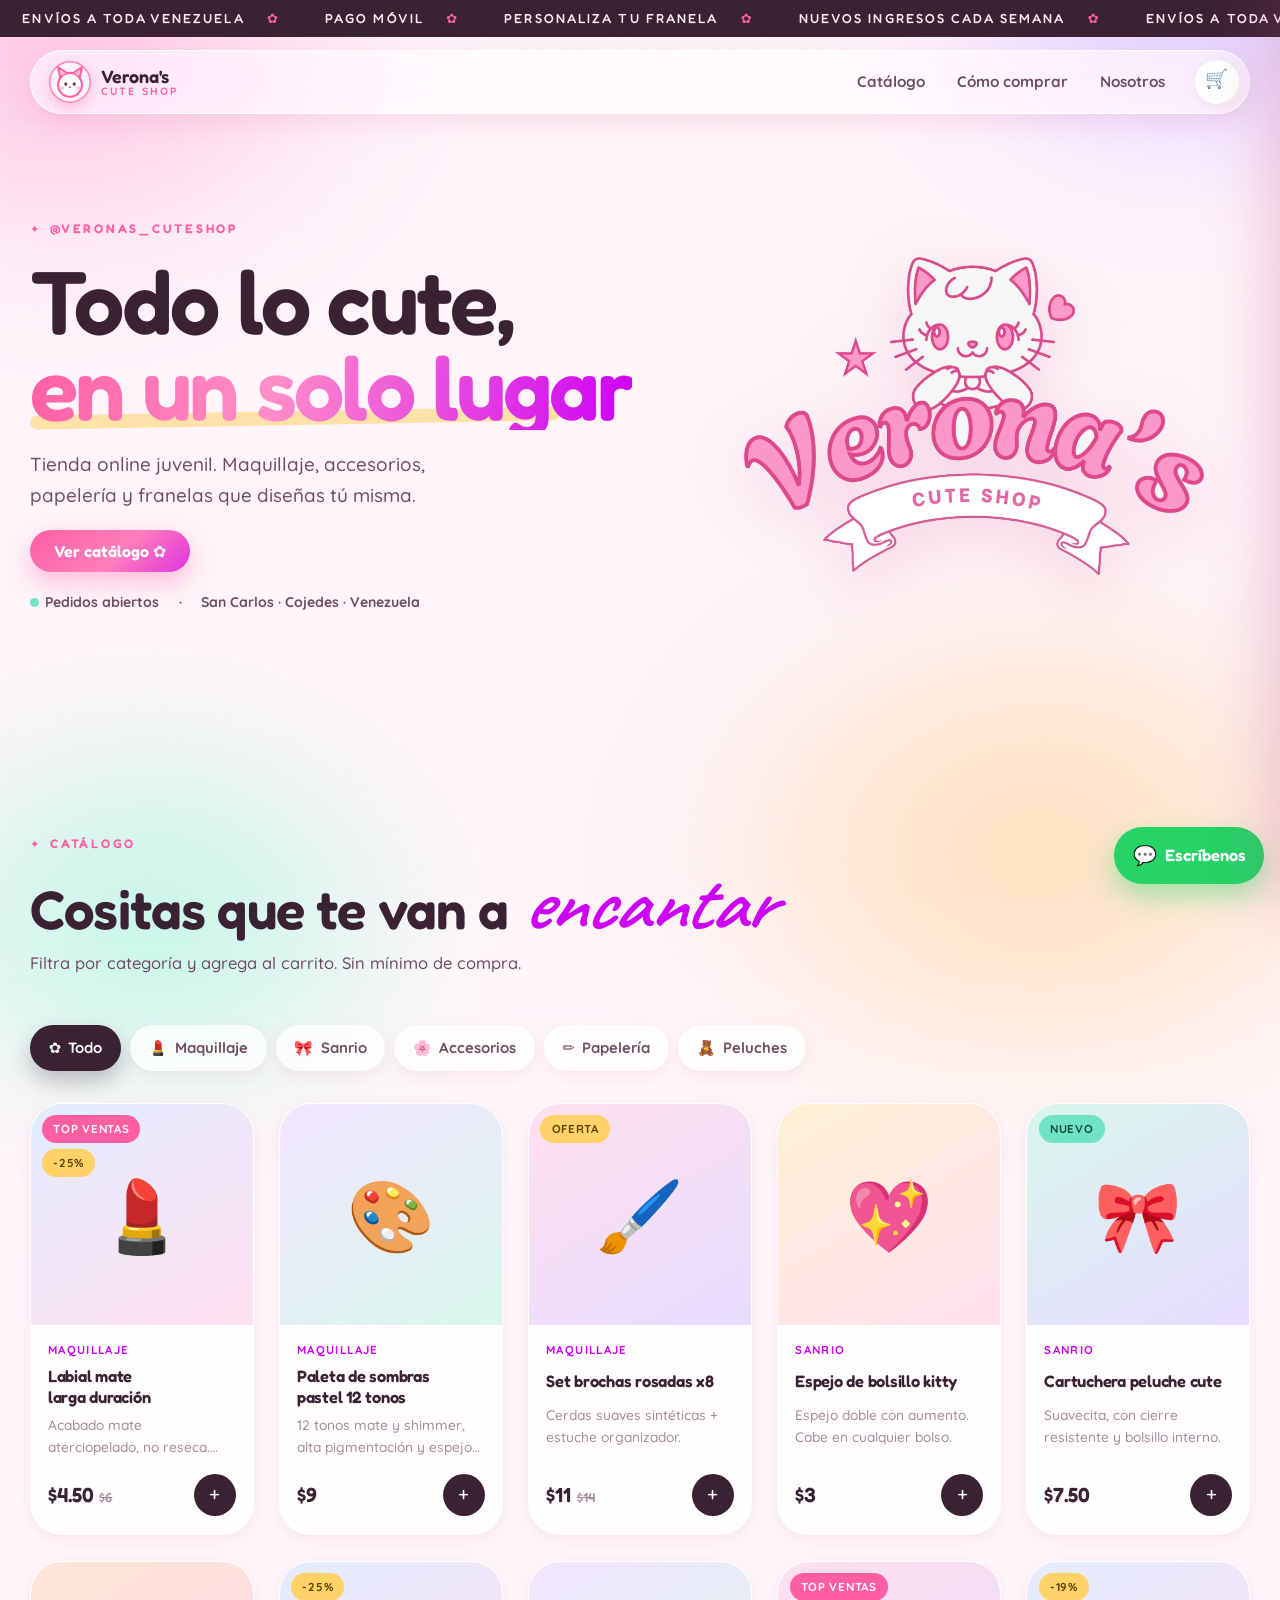
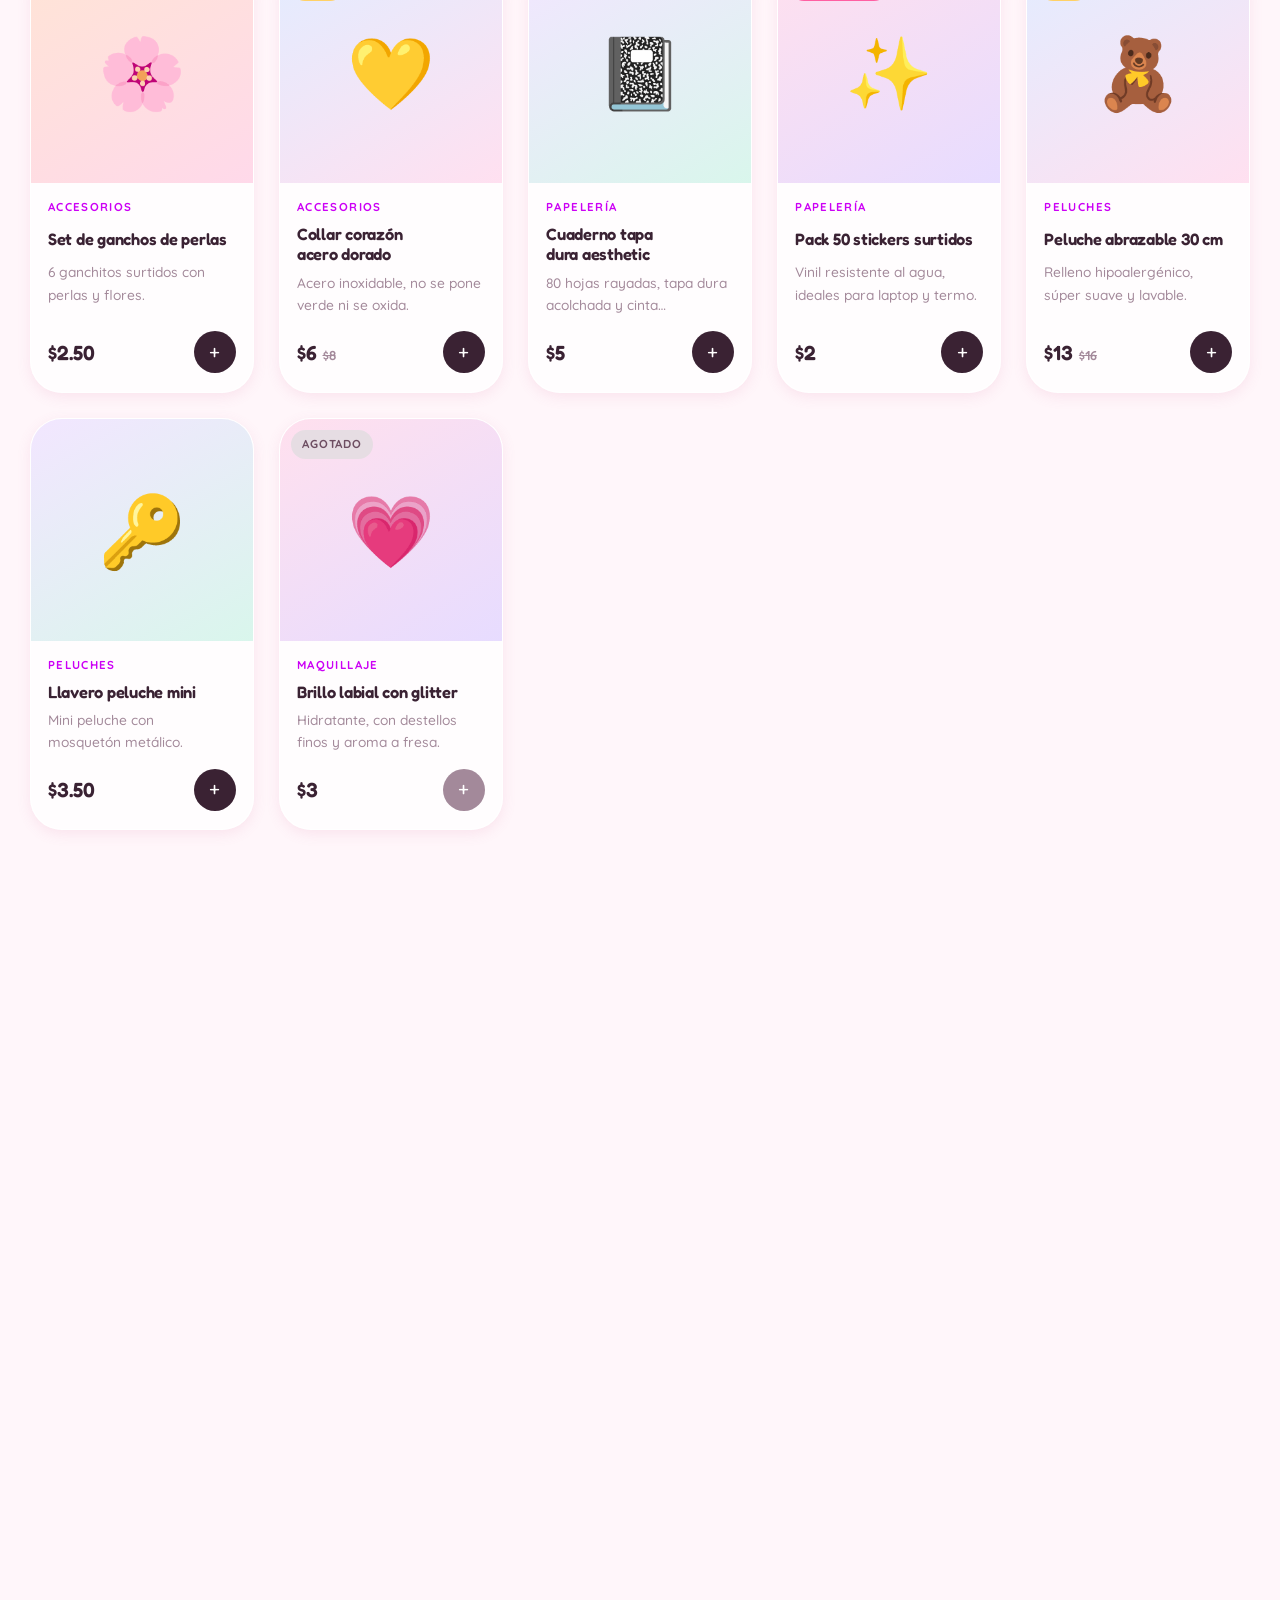
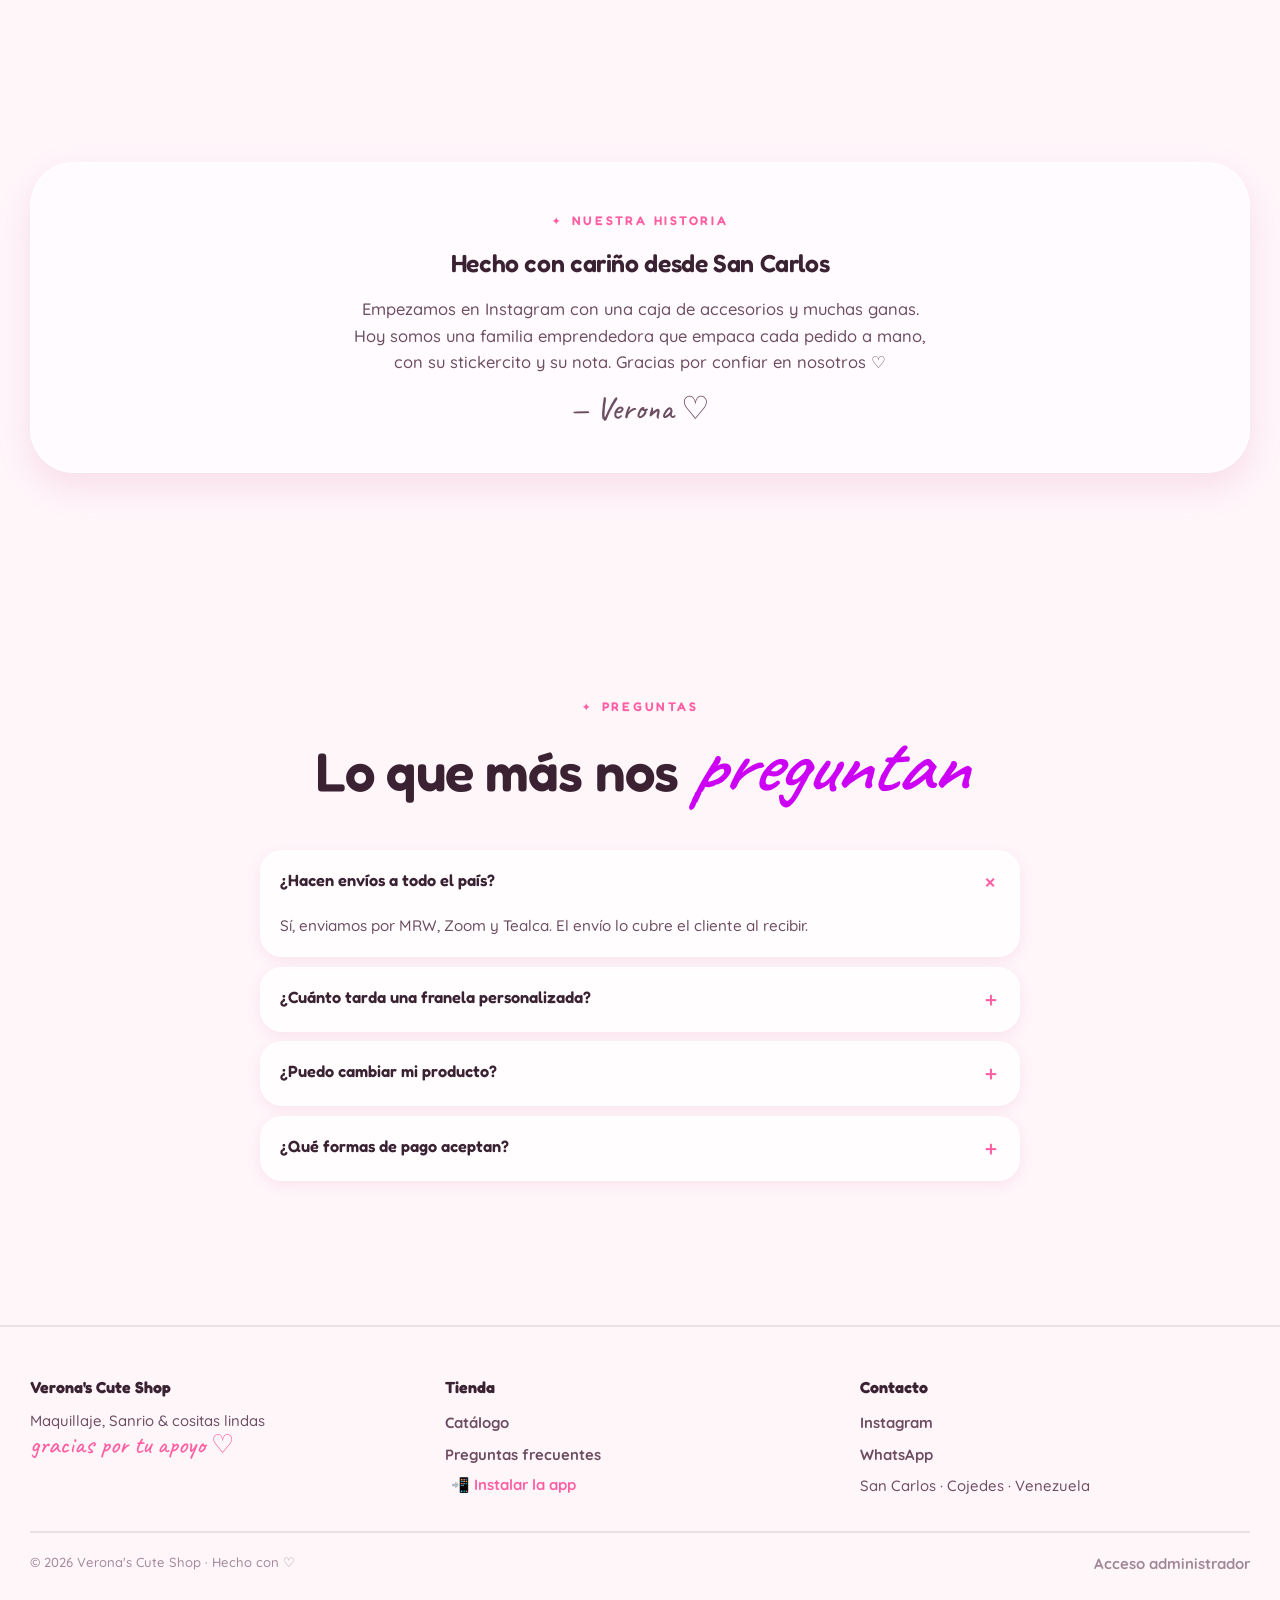
==== commit f4d709aa: "Publicar fuerza la publicación, sin errores de choque El error "alguien más cambió el archivo" lo ca" ====
--- a/index.html
+++ b/index.html
@@ -24,7 +24,7 @@
 <link rel="preconnect" href="https://fonts.googleapis.com" />
 <link rel="preconnect" href="https://fonts.gstatic.com" crossorigin />
 <link rel="stylesheet" href="https://fonts.googleapis.com/css2?family=Fredoka:wght@400;500;600&family=Quicksand:wght@500;600;700&family=Caveat:wght@600;700&display=swap" />
-<link rel="stylesheet" href="styles.css?v=20260809b" />
+<link rel="stylesheet" href="styles.css?v=20260811" />
 <script>document.documentElement.classList.remove('no-js');</script>
 </head>
 
@@ -450,10 +450,10 @@
 <!-- ══════════════════════════════════════════ scripts -->
 <script defer src="lib/gsap.min.js"></script>
 <script defer src="lib/ScrollTrigger.min.js"></script>
-<script defer src="lib/manifest.js?v=20260809b"></script>
-<script defer src="lib/store.js?v=20260809b"></script>
-<script defer src="lib/tee.js?v=20260809b"></script>
-<script defer src="lib/pwa.js?v=20260809b"></script>
-<script defer src="main.js?v=20260809b"></script>
+<script defer src="lib/manifest.js?v=20260811"></script>
+<script defer src="lib/store.js?v=20260811"></script>
+<script defer src="lib/tee.js?v=20260811"></script>
+<script defer src="lib/pwa.js?v=20260811"></script>
+<script defer src="main.js?v=20260811"></script>
 </body>
 </html>
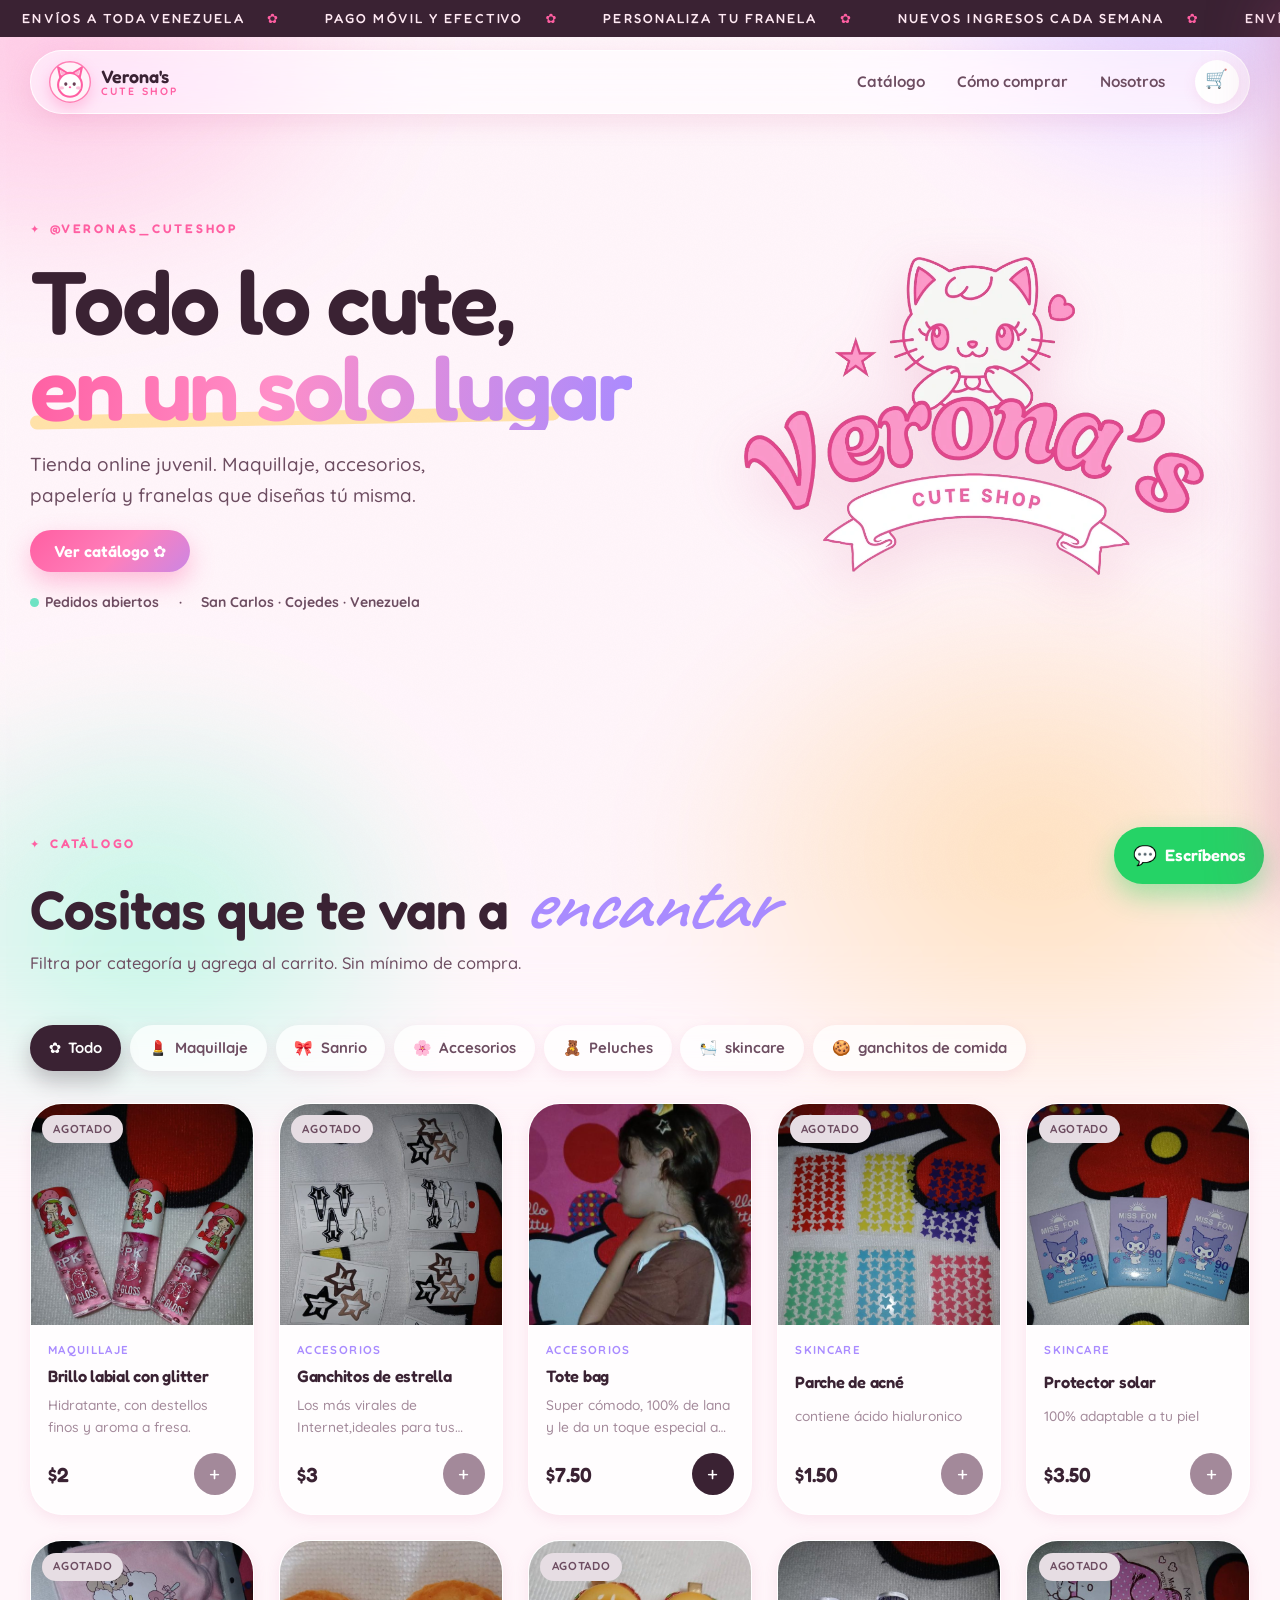
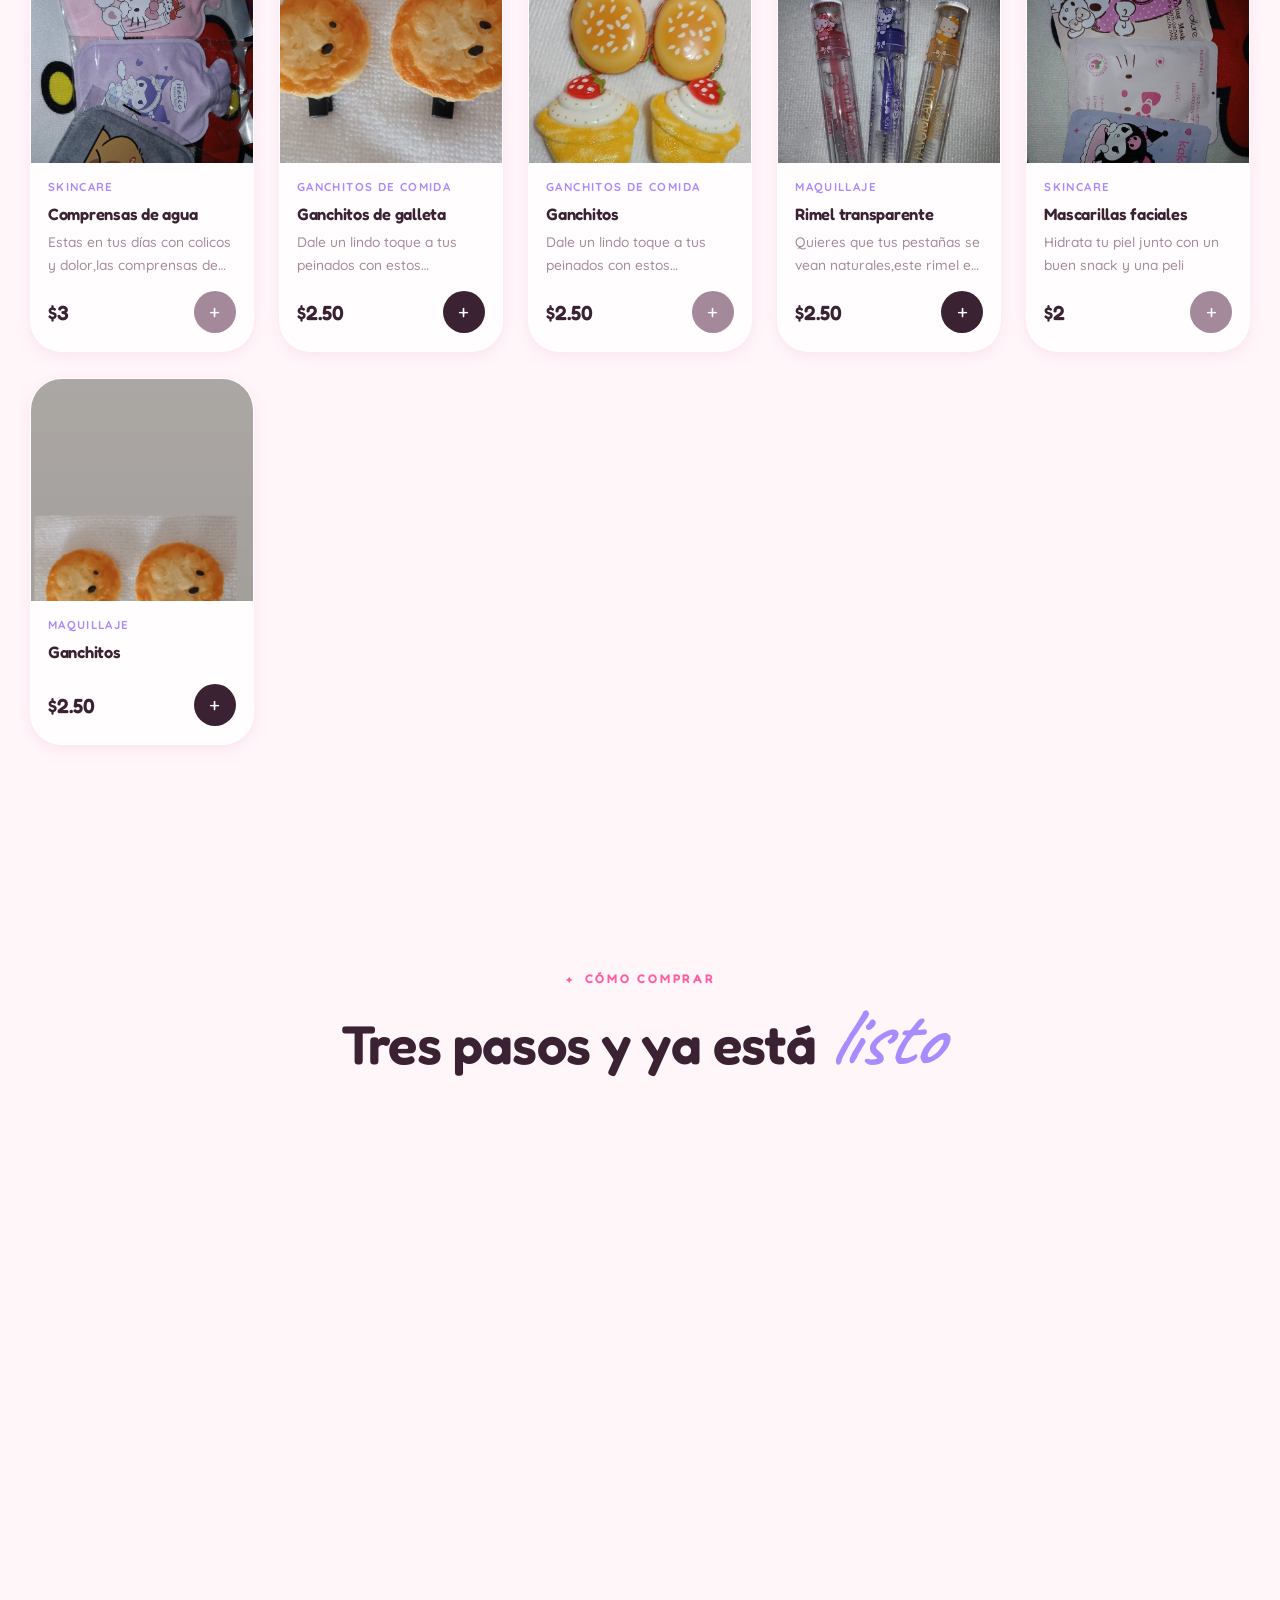
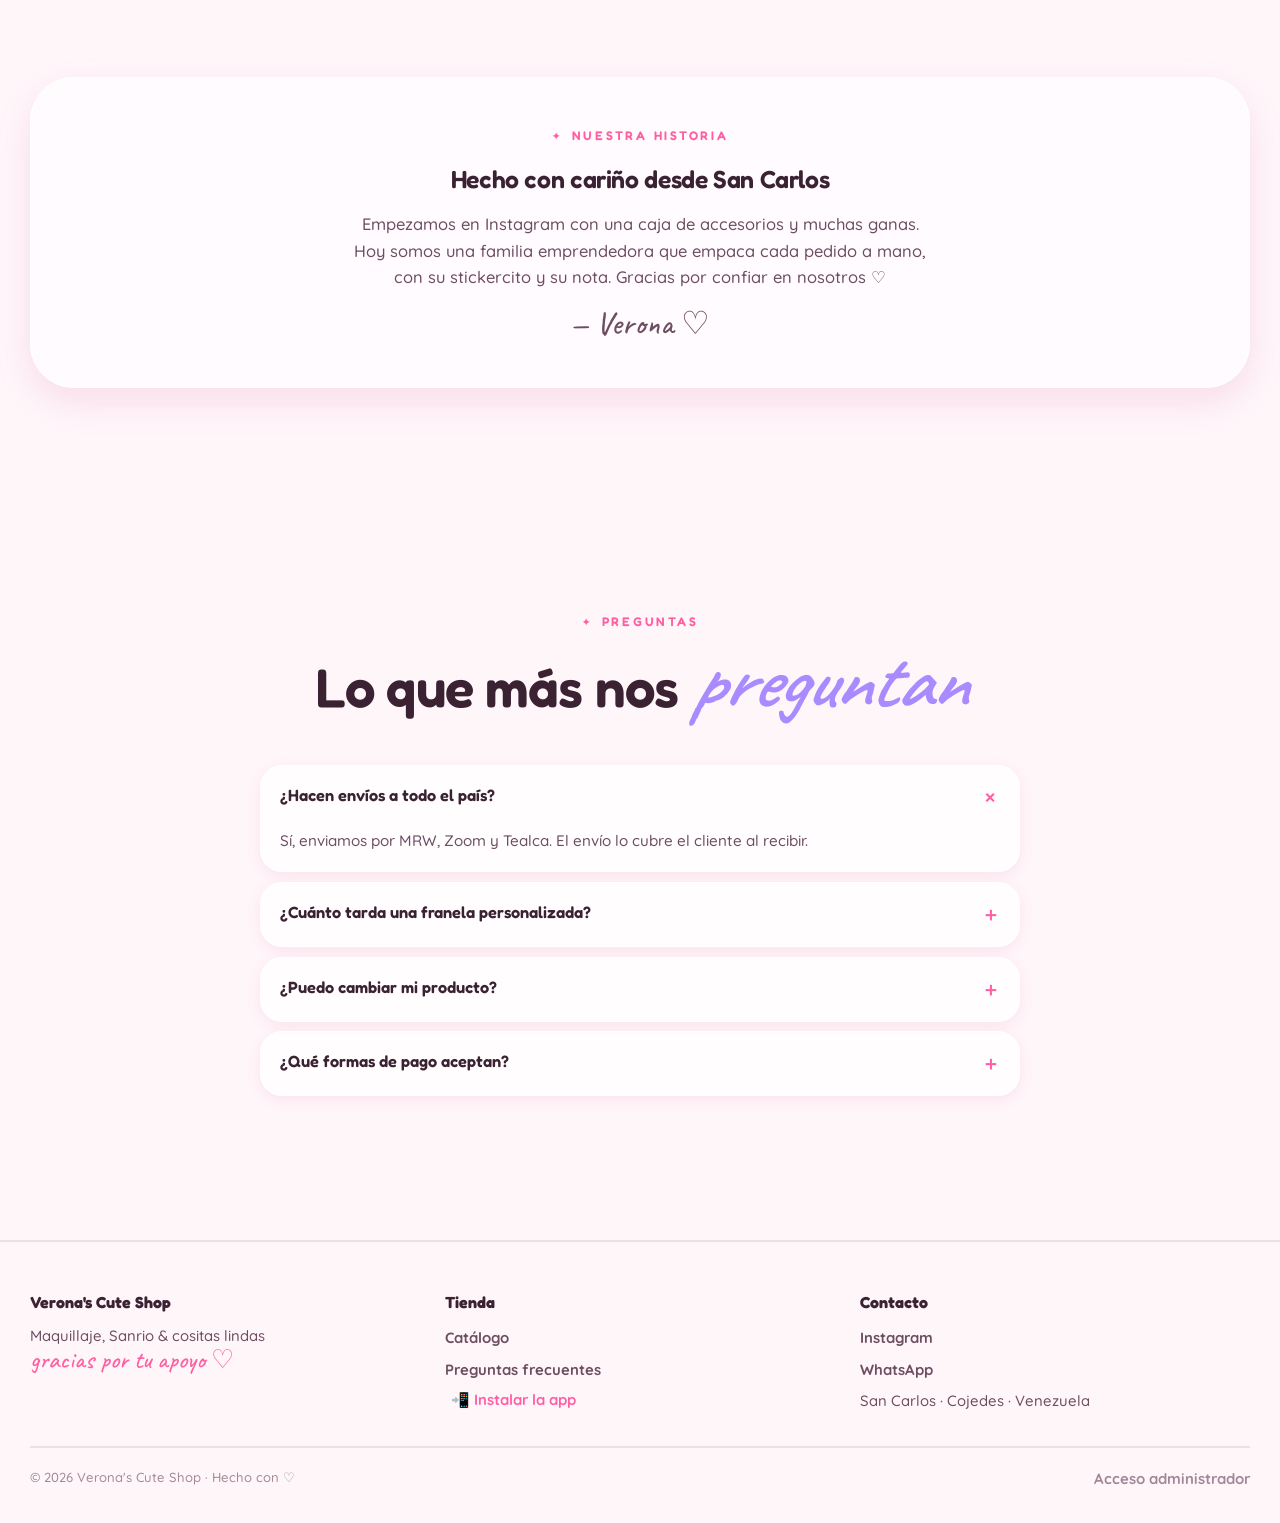
==== commit aa4858ef: "Los equipos desactualizados se reparan solos La página trae un sello de versión y lo compara con ver" ====
--- a/index.html
+++ b/index.html
@@ -26,6 +26,7 @@
 <link rel="stylesheet" href="https://fonts.googleapis.com/css2?family=Fredoka:wght@400;500;600&family=Quicksand:wght@500;600;700&family=Caveat:wght@600;700&display=swap" />
 <link rel="stylesheet" href="styles.css?v=20260811" />
 <script>document.documentElement.classList.remove('no-js');</script>
+<script>window.__VER__="2026-08-11-b";</script>
 </head>
 
 <body data-install-banner="Verona's Cute Shop" data-install-icon="assets/icon-192.png">
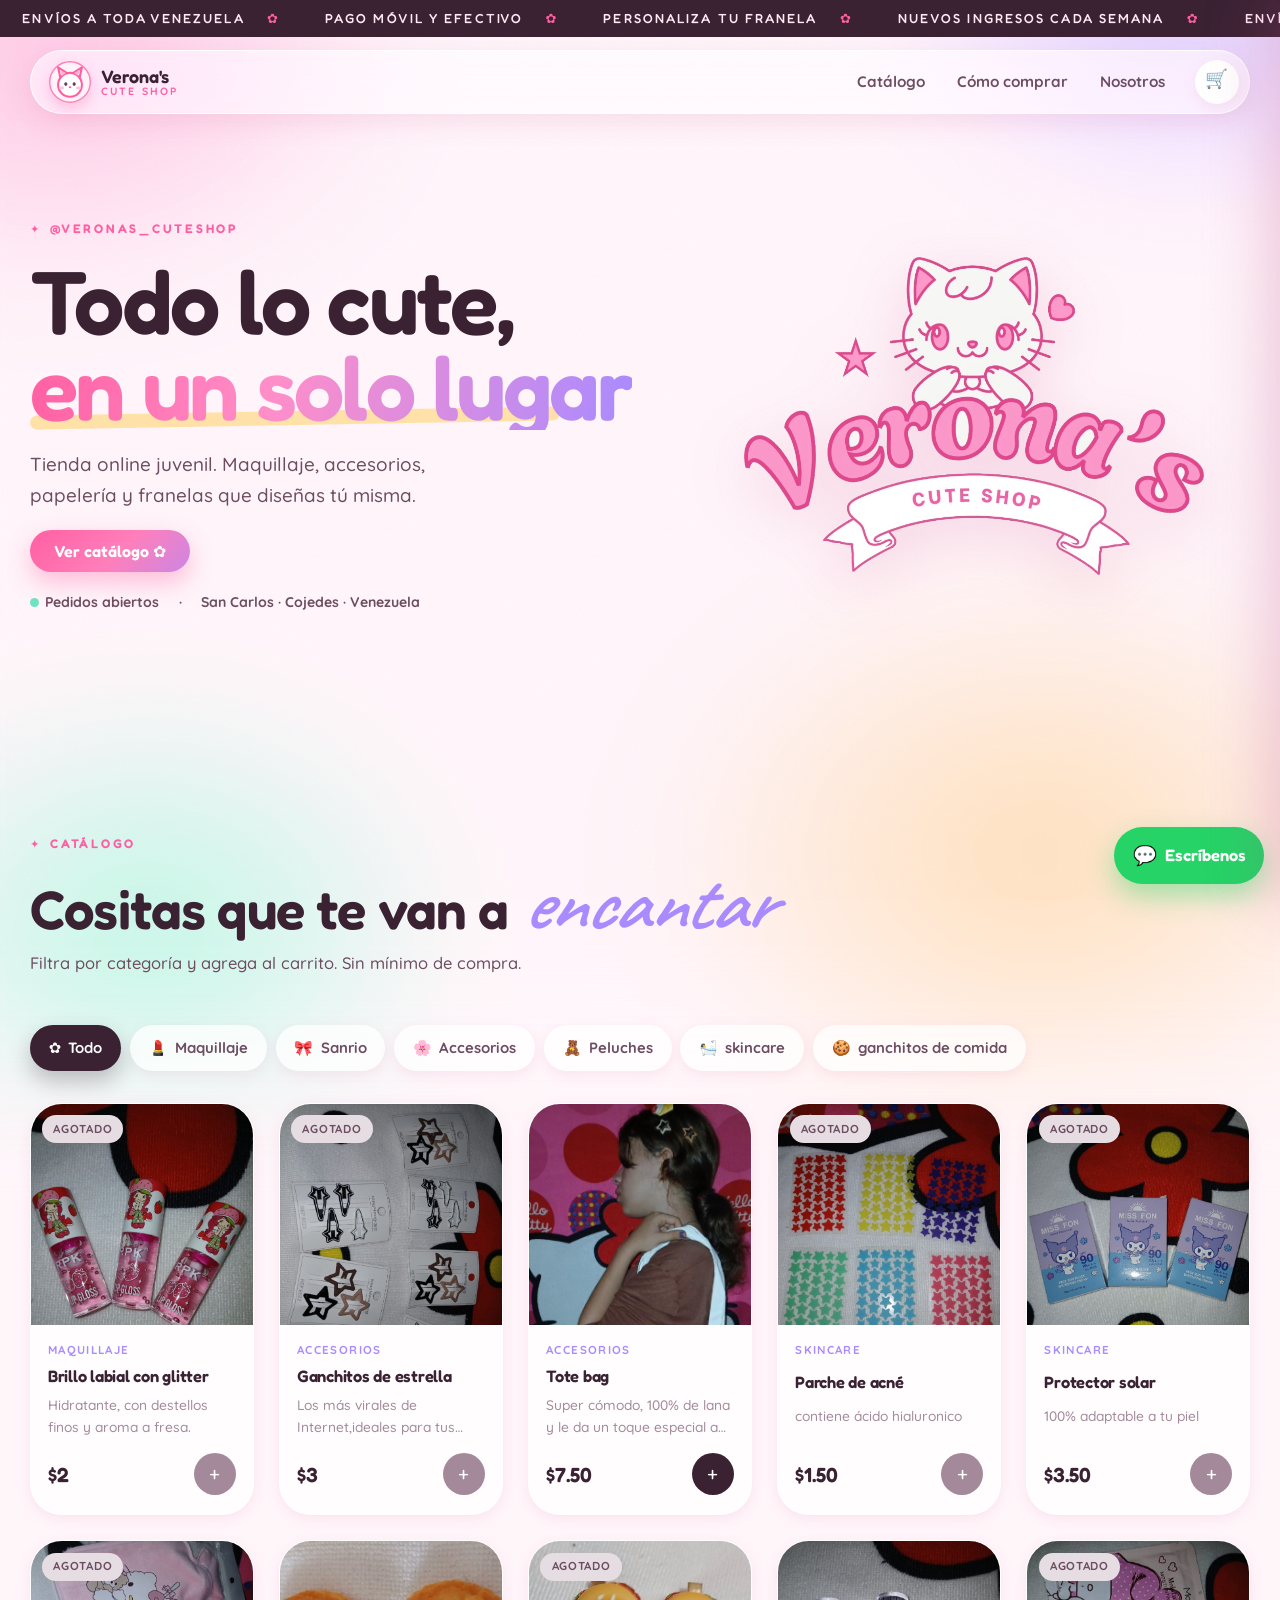
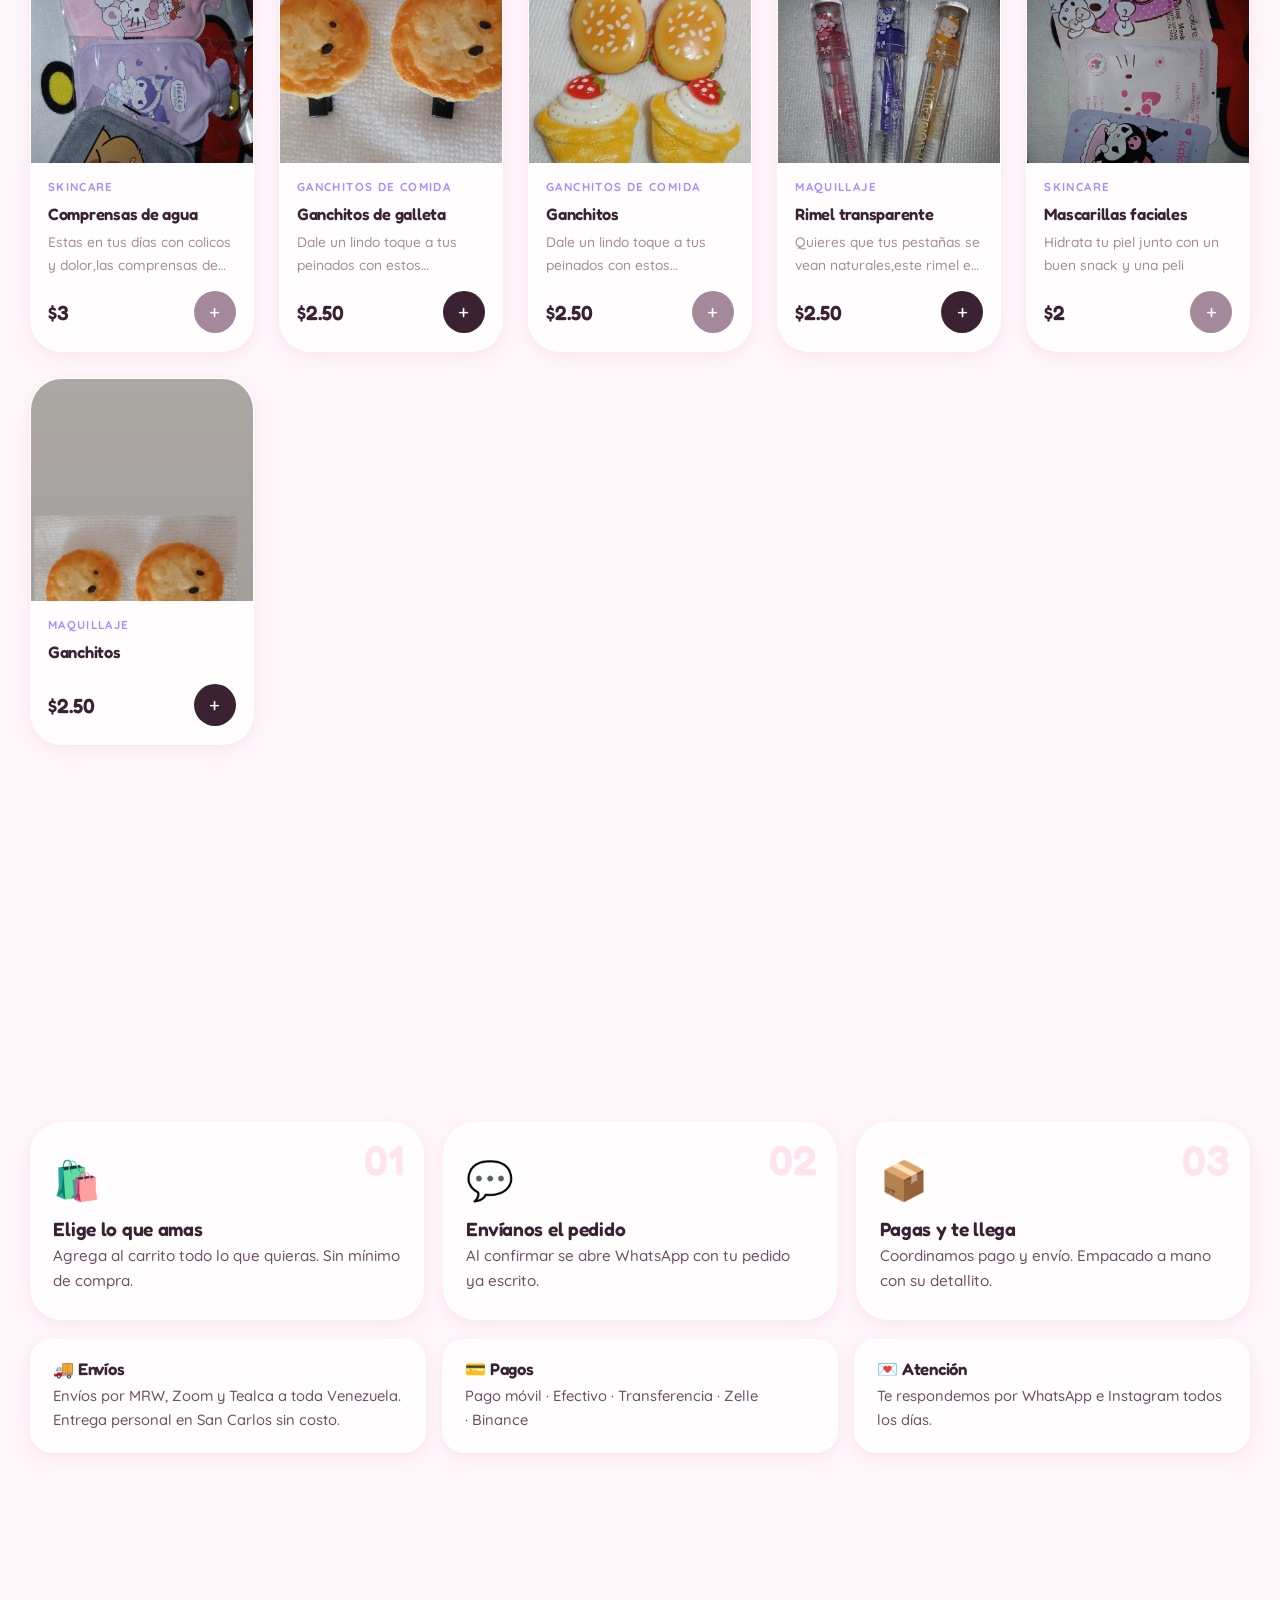
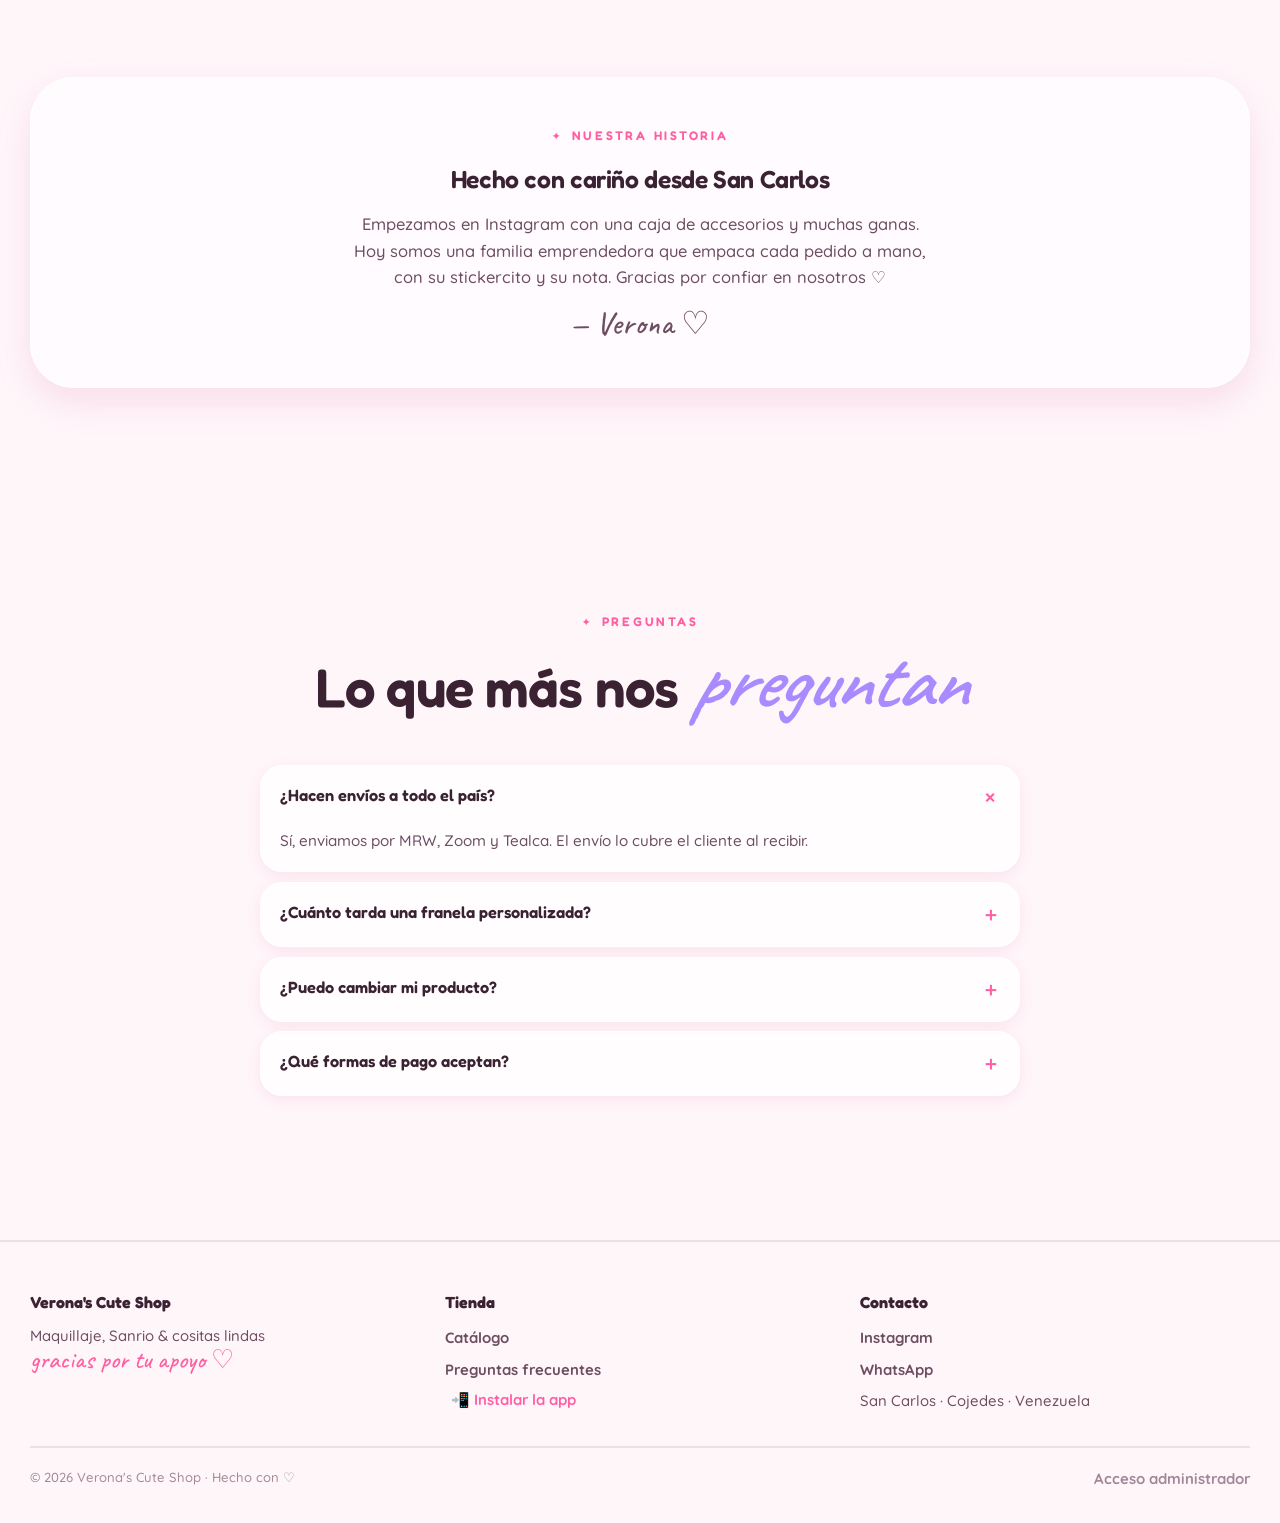
==== commit e95d0f13: "El service worker deja de guardar copias Era la causa de que algunos teléfonos siguieran mostrando e" ====
--- a/index.html
+++ b/index.html
@@ -24,9 +24,9 @@
 <link rel="preconnect" href="https://fonts.googleapis.com" />
 <link rel="preconnect" href="https://fonts.gstatic.com" crossorigin />
 <link rel="stylesheet" href="https://fonts.googleapis.com/css2?family=Fredoka:wght@400;500;600&family=Quicksand:wght@500;600;700&family=Caveat:wght@600;700&display=swap" />
-<link rel="stylesheet" href="styles.css?v=20260811" />
+<link rel="stylesheet" href="styles.css?v=20260812" />
 <script>document.documentElement.classList.remove('no-js');</script>
-<script>window.__VER__="2026-08-11-b";</script>
+<script>window.__VER__="2026-08-12-a";</script>
 </head>
 
 <body data-install-banner="Verona's Cute Shop" data-install-icon="assets/icon-192.png">
@@ -451,10 +451,10 @@
 <!-- ══════════════════════════════════════════ scripts -->
 <script defer src="lib/gsap.min.js"></script>
 <script defer src="lib/ScrollTrigger.min.js"></script>
-<script defer src="lib/manifest.js?v=20260811"></script>
-<script defer src="lib/store.js?v=20260811"></script>
-<script defer src="lib/tee.js?v=20260811"></script>
-<script defer src="lib/pwa.js?v=20260811"></script>
-<script defer src="main.js?v=20260811"></script>
+<script defer src="lib/manifest.js?v=20260812"></script>
+<script defer src="lib/store.js?v=20260812"></script>
+<script defer src="lib/tee.js?v=20260812"></script>
+<script defer src="lib/pwa.js?v=20260812"></script>
+<script defer src="main.js?v=20260812"></script>
 </body>
 </html>
